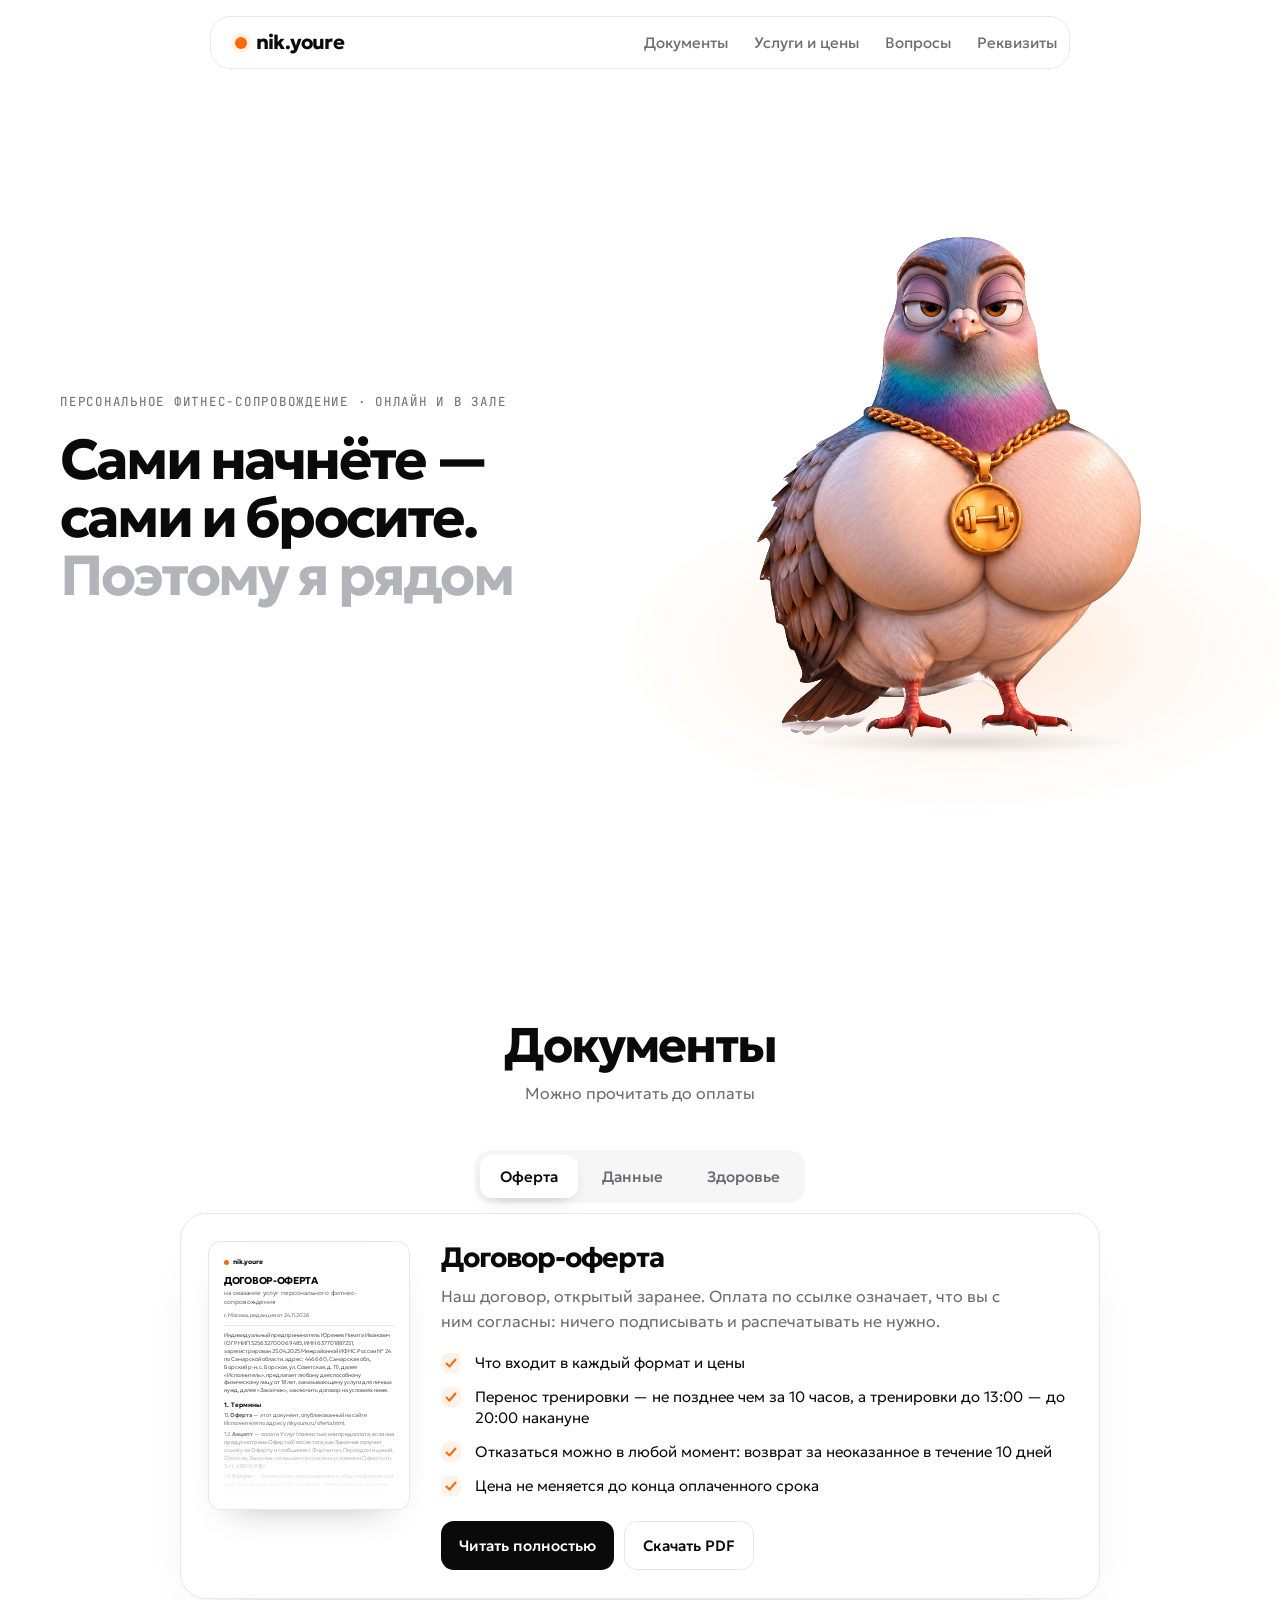
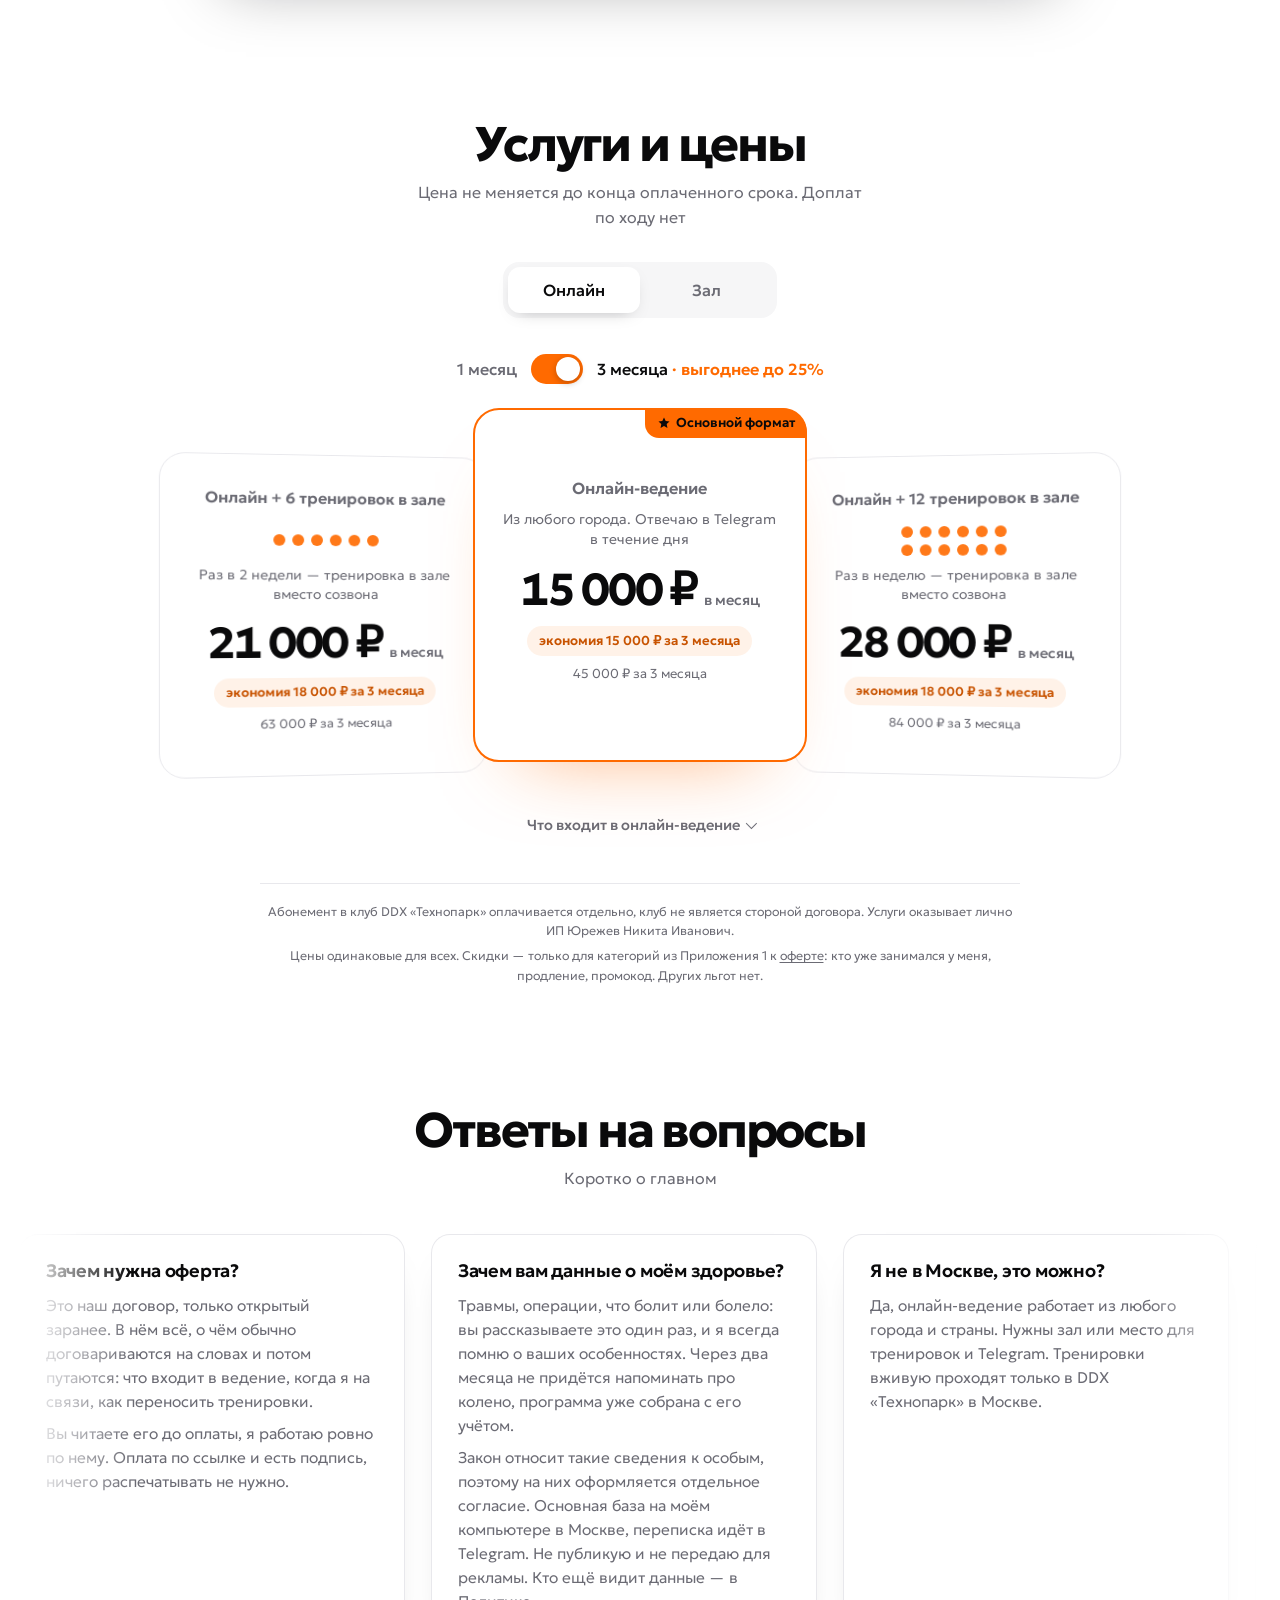
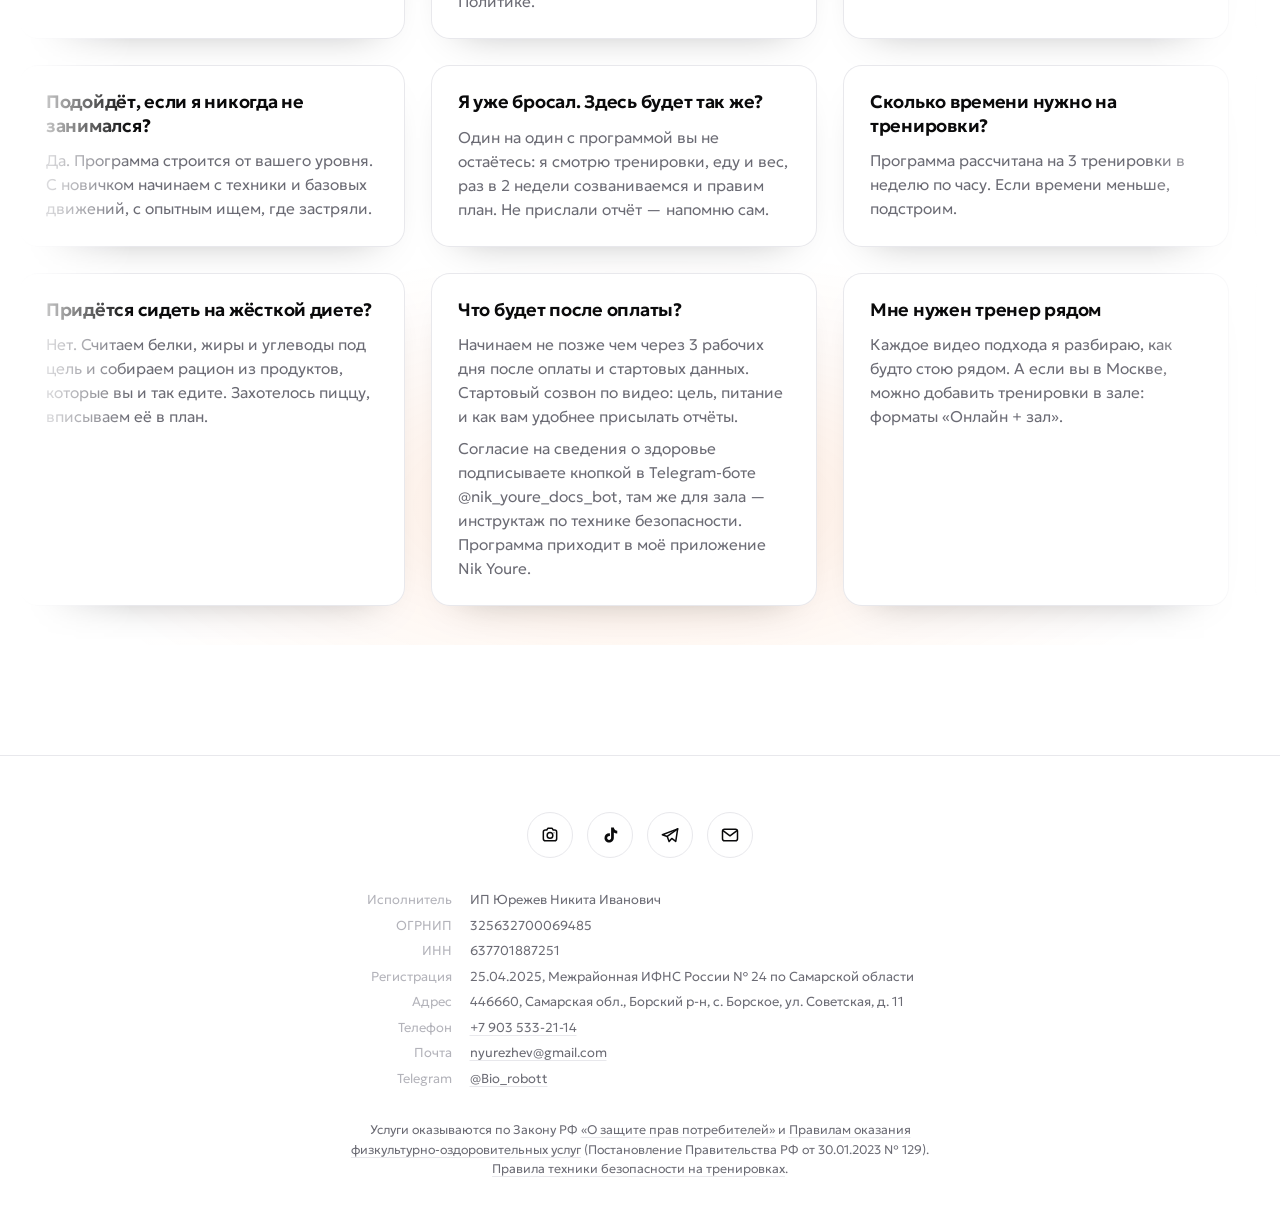
==== index.html @ 29d4f7f6 "Документы: приложение Nik Youre вместо Fitness Form (сервер Бегет, Россия)" ====
<!doctype html>
<html lang="ru">
<head>
<meta charset="utf-8">
<meta name="viewport" content="width=device-width, initial-scale=1">
<title>Никита Юрежев · фитнес-сопровождение</title>
<meta name="description" content="Онлайн-ведение и персональные тренировки в DDX «Технопарк». Услуги, цены, договор-оферта и реквизиты ИП Юрежева Н. И.">
<meta property="og:type" content="website">
<meta property="og:site_name" content="nik.youre">
<meta property="og:title" content="Договор-оферта · Никита Юрежев">
<meta property="og:description" content="Условия, цены и реквизиты ИП. Можно прочитать до оплаты.">
<meta property="og:url" content="https://nikyoure.ru/">
<meta property="og:image" content="https://nikyoure.ru/og-docs-min.jpg">
<meta property="og:image:width" content="1200">
<meta property="og:image:height" content="630">
<meta name="twitter:card" content="summary_large_image">
<link rel="stylesheet" href="fonts.css">
<link rel="icon" href="data:image/svg+xml,%3Csvg xmlns=%27http://www.w3.org/2000/svg%27 viewBox=%270 0 32 32%27%3E%3Ccircle cx=%2716%27 cy=%2716%27 r=%2710%27 fill=%27%23ff6a00%27/%3E%3C/svg%3E">
<style>
:root{
  --bg:#ffffff;
  --panel:#f6f6f7;
  --ink:#0a0a0b;
  --soft:#b3b3ba;
  --muted:#6b6b74;
  --line:#e8e8ec;
  --accent:#ff6a00;
  --accent-soft:#fff2e8;
  --accent-line:#ffd2b0;
  --mono:"JetBrains Mono",ui-monospace,monospace;
  --sans:"Geologica",-apple-system,BlinkMacSystemFont,"Segoe UI",Roboto,sans-serif;
  --wrap:1080px;
}
*{box-sizing:border-box;margin:0;padding:0}
html{scroll-behavior:smooth;-webkit-text-size-adjust:100%}
body{background:var(--bg);color:var(--ink);font-family:var(--sans);font-weight:300;font-size:17px;line-height:1.55;overflow-x:hidden}
a{color:inherit;text-decoration:none}
:focus-visible{outline:2px solid var(--accent);outline-offset:3px;border-radius:10px}
.wrap{max-width:var(--wrap);margin:0 auto;padding:0 24px}

.btn{display:inline-flex;align-items:center;justify-content:center;font-weight:500;border-radius:16px;transition:transform .15s ease,background .2s;white-space:nowrap}
.btn:active{transform:scale(.98)}
.btn-a{background:var(--accent);color:var(--ink);box-shadow:0 8px 28px -10px rgba(255,106,0,.7)}
.btn-a:hover{background:#ff7a1a}
.btn-lg{font-size:17px;padding:17px 30px}
.btn-sm{font-size:14px;padding:10px 16px;border-radius:12px}

/* шапка */
.nav{position:fixed;top:16px;left:50%;transform:translateX(-50%);z-index:50;width:min(860px,calc(100% - 32px));display:flex;align-items:center;gap:28px;padding:10px 12px 10px 24px;border:1px solid var(--line);border-radius:20px;background:rgba(255,255,255,.8);backdrop-filter:blur(14px);-webkit-backdrop-filter:blur(14px)}
.logo{display:flex;align-items:center;gap:9px;font-weight:700;font-size:20px;letter-spacing:-.04em}
.logo i{width:12px;height:12px;border-radius:50%;background:var(--accent);box-shadow:0 0 0 4px var(--accent-soft)}
.nav-links{display:flex;gap:26px;margin-left:auto;font-size:15px;font-weight:400;color:var(--muted)}
.nav-links a:hover{color:var(--ink)}
.nl-short{display:none}

/* первый экран */
.hero{padding:150px 0 0;text-align:center}
h1{font-weight:700;font-size:clamp(40px,5.6vw,76px);line-height:1.03;letter-spacing:-.05em;max-width:900px;margin:0 auto}
h1 em{font-style:normal;color:var(--soft);display:block}
.hero-kick{font-family:var(--mono);font-size:12.5px;letter-spacing:.06em;text-transform:uppercase;color:var(--muted);margin:0 auto 18px}
h1 .nw,.hero-kick .nw{white-space:nowrap}
@media (max-width:640px){.hero-kick{font-size:11px;letter-spacing:.04em;line-height:1.7}.hero-kick .kd{display:none}.hero-kick .nw{display:block}}
.hero-sub{max-width:520px;margin:24px auto 0;font-size:18px;color:var(--muted)}
.hero .btn{margin-top:34px}

/* место под голубя */
.stage{position:relative;height:clamp(440px,64vh,660px);margin-top:20px}
.stage::before{content:"";position:absolute;left:50%;bottom:6%;width:min(700px,90vw);height:46%;transform:translateX(-50%);background:radial-gradient(closest-side,rgba(255,106,0,.16),rgba(255,106,0,.05) 55%,transparent);pointer-events:none}
.stage::after{content:"";position:absolute;left:50%;bottom:7%;width:min(340px,60vw);height:24px;transform:translateX(-50%);background:radial-gradient(closest-side,rgba(10,10,11,.13),transparent);pointer-events:none}
#pigeon{position:absolute;left:50%;bottom:8%;transform:translateX(-50%);height:88%;aspect-ratio:1122/1402;z-index:2}
#pigeon img,#pigeon canvas{position:absolute;inset:0;width:100%;height:100%;display:block}
#pigeon canvas{opacity:0;transition:opacity .5s}
#pigeon.live canvas{opacity:1}
#pigeon.live img{visibility:hidden}
#pigeon.empty{border:1.5px dashed var(--accent-line);border-radius:46% 46% 32% 32%/40% 40% 22% 22%;display:grid;place-items:center;background:rgba(255,255,255,.4)}
#pigeon.empty span{font-family:var(--mono);font-size:12px;color:#d59a6e}

/* разделы */
.sec{padding:120px 0 0}
.h2{font-weight:700;font-size:clamp(32px,3.8vw,50px);line-height:1.05;letter-spacing:-.045em;max-width:760px}
.h2 em{font-style:normal;color:var(--soft)}

/* услуги и цены: три карточки, переключатель срока (по референсу Никиты 21.11) */
.checks{list-style:none;margin-top:24px;display:flex;flex-direction:column;gap:12px}
.checks li{display:grid;grid-template-columns:22px 1fr;gap:12px;font-size:15px;line-height:1.45}
.checks li::before{content:"";width:20px;height:20px;border-radius:7px;background:var(--accent-soft);margin-top:1px;background-image:url("data:image/svg+xml,%3Csvg xmlns='http://www.w3.org/2000/svg' viewBox='0 0 20 20'%3E%3Cpath d='M5.5 10.5l3 3 6-7' fill='none' stroke='%23ff6a00' stroke-width='2' stroke-linecap='round' stroke-linejoin='round'/%3E%3C/svg%3E")}
.price-head{text-align:center;display:flex;flex-direction:column;align-items:center}
.price-head .h2{margin:0 auto}
.price-head p{color:var(--muted);font-size:17px;margin-top:16px;max-width:520px}
.period{display:flex;align-items:center;justify-content:center;gap:14px;margin-top:36px;font-weight:500;font-size:16px;flex-wrap:wrap}
.period .lbl{color:var(--muted);transition:color .2s;cursor:pointer;user-select:none}
.period .lbl.on{color:var(--ink)}
.period .save{color:var(--accent);font-weight:600}
.sw{position:relative;width:52px;height:30px;border-radius:99px;background:#d9d9de;border:0;cursor:pointer;transition:background .25s;flex:none}
.sw::after{content:"";position:absolute;top:3px;left:3px;width:24px;height:24px;border-radius:50%;background:#fff;box-shadow:0 2px 6px rgba(10,10,11,.25);transition:transform .3s cubic-bezier(.3,.7,.3,1.2)}
.sw[aria-checked="true"]{background:var(--accent)}
.sw[aria-checked="true"]::after{transform:translateX(22px)}
.plans{display:grid;grid-template-columns:repeat(3,minmax(0,1fr));gap:16px;margin-top:44px;perspective:1400px;align-items:stretch}
.plan{position:relative;border:1px solid var(--line);border-radius:26px;padding:32px 26px 26px;background:#fff;display:flex;flex-direction:column;text-align:center;transform:translateY(50px);transition:transform 1.4s cubic-bezier(.2,.85,.25,1) .3s}
.plan.pop{border:2px solid var(--accent);z-index:2;box-shadow:0 40px 80px -50px rgba(255,106,0,.55)}
.plan:not(.pop){margin-top:20px}
.plans.seen .plan{transform:none}
@media (min-width:901px){
  .plans.seen .plan.l{transform:translateX(30px) scale(.94) rotateY(10deg);transform-origin:right center}
  .plans.seen .plan.r{transform:translateX(-30px) scale(.94) rotateY(-10deg);transform-origin:left center}
  .plans.seen .plan.pop{transform:translateY(-20px)}
}
.badge-pop{position:absolute;top:-2px;right:-2px;display:flex;align-items:center;gap:5px;background:var(--accent);color:var(--ink);font-size:13px;font-weight:600;padding:5px 12px;border-radius:0 24px 0 14px}
.badge-pop svg{width:14px;height:14px}
.plan .nm{font-weight:600;font-size:16px;color:var(--muted)}
.plan .sum{margin-top:18px;display:flex;align-items:baseline;justify-content:center;gap:8px;flex-wrap:wrap}
.plan .num{font-weight:700;font-size:clamp(36px,3.5vw,48px);letter-spacing:-.05em;line-height:1;font-variant-numeric:tabular-nums}
.plan .per{font-size:14.5px;font-weight:500;color:var(--muted)}
.plan .bill{font-size:13px;color:var(--muted);margin-top:8px;min-height:2.8em}
.plan .checks{margin-top:18px;text-align:left}
.plan .checks{margin-bottom:22px}
.plan hr{border:0;border-top:1px solid var(--line);margin:auto 0 18px;width:100%}
.plan .go{display:flex;align-items:center;justify-content:center;text-align:center;width:100%;border-radius:14px;padding:14px 18px;font-weight:600;font-size:16px;border:1px solid var(--line);transition:background .25s,border-color .25s,box-shadow .25s}
.plan .go:hover{background:var(--accent);border-color:var(--accent);box-shadow:0 0 0 2px #fff,0 0 0 4px var(--accent)}
.plan.pop .go{background:var(--accent);border-color:var(--accent);color:var(--ink)}
.plan .desc{font-size:13px;line-height:1.55;color:var(--muted);margin-top:16px}
.plan .desc b{font-weight:600;color:var(--ink)}
.who{margin:28px auto 0;font-size:14.5px;color:var(--muted);max-width:760px;text-align:center}
@media (max-width:900px){
  .plans{grid-template-columns:minmax(0,1fr);max-width:520px;margin-left:auto;margin-right:auto}
  .plan.pop{order:-1}
  .plan:not(.pop){margin-top:0}
  .plan .bill{min-height:0}
}
.fmt{position:relative;display:flex;width:max-content;margin:32px auto 0;padding:5px;border-radius:16px;background:var(--panel)}
.fmt::before{content:"";position:absolute;top:5px;bottom:5px;left:5px;width:calc(50% - 5px);border-radius:12px;background:#fff;box-shadow:0 6px 18px -10px rgba(10,10,11,.35);transition:transform .35s cubic-bezier(.3,.7,.3,1)}
.fmt[data-at="1"]::before{transform:translateX(100%)}
.fmt-b{position:relative;z-index:1;min-width:132px;padding:11px 26px;border-radius:12px;border:0;background:none;font:inherit;font-size:16px;font-weight:500;color:var(--muted);cursor:pointer;transition:color .25s}
.fmt-b[aria-selected="true"]{color:var(--ink)}
.grp[hidden]{display:none}
.period-note{text-align:center;color:var(--muted);font-size:15px;margin-top:26px}
.plan .nm span{font-weight:400}
.extra{display:grid;grid-template-columns:minmax(0,1fr) minmax(0,1fr);gap:16px;max-width:760px;margin:32px auto 0}
.extra div{display:flex;justify-content:space-between;align-items:baseline;gap:16px;border:1px solid var(--line);border-radius:18px;padding:18px 22px}
.extra small{display:block;color:var(--muted);font-size:13px;margin-top:2px}
.extra b{font-weight:600;font-size:22px;letter-spacing:-.03em;white-space:nowrap}
.extra-note{text-align:center;color:var(--muted);font-size:13.5px;margin-top:14px}
@media (max-width:640px){.extra{grid-template-columns:minmax(0,1fr)}.fmt-b{min-width:0;padding:11px 22px}}
.anchor{display:flex;align-items:center;justify-content:space-between;gap:20px;max-width:640px;margin:30px auto 0;padding:18px 24px;border:1.5px dashed #d6d6dc;border-radius:20px}
.anchor-l{display:flex;flex-direction:column;text-align:left}
.anchor-t{font-weight:600;font-size:18px;letter-spacing:-.01em}
.anchor-s{font-size:13.5px;color:var(--muted);margin-top:2px}
.anchor-p{font-weight:700;font-size:30px;letter-spacing:-.04em;white-space:nowrap}
.anchor-bridge{display:flex;align-items:center;justify-content:center;gap:6px;color:var(--muted);font-size:14.5px;margin-top:14px}
.anchor-bridge svg{width:16px;height:16px;color:var(--accent)}
.plan .tagl{font-size:14px;line-height:1.45;color:var(--muted);margin-top:8px}
.plan .save-b{align-self:center;margin-top:14px;font-size:13px;font-weight:600;color:#c85300;background:var(--accent-soft);padding:5px 12px;border-radius:99px}
@media (max-width:900px){.plan .tagl{min-height:0}.plan.l{order:1}}
@media (max-width:640px){.anchor{padding:16px 18px}.anchor-p{font-size:26px}}
.dots{display:grid;grid-template-columns:repeat(6,12px);gap:7px;justify-content:center;margin:16px auto 2px}
.dots.d4,.dots.d8{grid-template-columns:repeat(4,12px)}
.dots i.off{display:none}
.plan .save-b[hidden]{display:none}
#g-online .plan .desc{margin-top:auto;padding-top:20px}
.dots{min-height:31px;align-content:center}
.dots i{width:12px;height:12px;border-radius:50%;background:var(--accent);opacity:.9;transform:scale(0);transition:transform .35s cubic-bezier(.3,.7,.3,1.4)}
.plans.seen .dots i{transform:scale(1)}
.plans.seen .dots i:nth-child(1){transition-delay:0.55s}
.plans.seen .dots i:nth-child(2){transition-delay:0.60s}
.plans.seen .dots i:nth-child(3){transition-delay:0.65s}
.plans.seen .dots i:nth-child(4){transition-delay:0.70s}
.plans.seen .dots i:nth-child(5){transition-delay:0.75s}
.plans.seen .dots i:nth-child(6){transition-delay:0.80s}
.plans.seen .dots i:nth-child(7){transition-delay:0.85s}
.plans.seen .dots i:nth-child(8){transition-delay:0.90s}
.plans.seen .dots i:nth-child(9){transition-delay:0.95s}
.plans.seen .dots i:nth-child(10){transition-delay:1.00s}
.plans.seen .dots i:nth-child(11){transition-delay:1.05s}
.plans.seen .dots i:nth-child(12){transition-delay:1.10s}
#g-gym .plan .desc{margin-top:auto;padding-top:20px}
#g-gym .plan .save-b{margin-bottom:4px}
@media (prefers-reduced-motion:reduce){.dots i{transform:none}}
.inc{list-style:none;display:grid;grid-template-columns:repeat(3,minmax(0,1fr));gap:14px 32px;max-width:900px;margin:30px auto 0;padding:20px 4px;border-top:1px solid var(--line);border-bottom:1px solid var(--line)}
#g-gym .inc{grid-template-columns:repeat(4,minmax(0,1fr))}
.inc li{display:flex;align-items:flex-start;gap:10px;font-size:14px;line-height:1.4;color:var(--muted);text-align:left}
.inc svg{width:18px;height:18px;color:var(--accent);flex:none;margin-top:1px}
@media (max-width:900px){.inc,#g-gym .inc{grid-template-columns:repeat(2,minmax(0,1fr));gap:12px 18px}}
@media (max-width:420px){.inc li{font-size:13.5px}}
#uslugi .plan{justify-content:center}
.incd{max-width:900px;margin:26px auto 0;text-align:center}
.incd summary{display:inline-flex;align-items:center;gap:6px;cursor:pointer;list-style:none;font-size:14.5px;font-weight:500;color:var(--muted);padding:6px 10px;border-radius:10px}
.incd summary::-webkit-details-marker{display:none}
.incd summary::after{content:"";width:7px;height:7px;border-right:1.5px solid currentColor;border-bottom:1.5px solid currentColor;transform:rotate(45deg) translateY(-2px);transition:transform .25s}
.incd[open] summary::after{transform:rotate(-135deg) translateY(-1px)}
.incd summary:hover{color:var(--ink)}
.incd .inc{margin-top:14px}
.anchor-line{text-align:center;color:var(--muted);font-size:15px;margin-top:26px}
.anchor-line b{color:var(--ink);font-weight:600}
.fineprint{max-width:760px;margin:40px auto 0;padding-top:18px;border-top:1px solid var(--line);font-size:12.5px;line-height:1.55;color:var(--muted);text-align:center}
.fineprint p+p{margin-top:6px}
.fineprint b{font-weight:600;color:#4a4a52}
.fineprint a{text-decoration:underline;text-underline-offset:2px}
/* вопросы: бегущие ленты карточек */
.faq-sec{position:relative;overflow:hidden;padding-bottom:40px}
.faq-sec::before{content:"";position:absolute;left:50%;bottom:-120px;width:min(1200px,120vw);height:520px;transform:translateX(-50%);background:radial-gradient(closest-side,rgba(255,106,0,.13),rgba(255,106,0,.04) 60%,transparent);pointer-events:none}
.fq-rows{position:relative;display:flex;flex-direction:column;gap:28px;margin-top:44px;max-width:1240px;margin-left:auto;margin-right:auto}
.fq-row{overflow:hidden;padding:8px 0 34px;margin:-8px 0 -34px;-webkit-mask-image:linear-gradient(90deg,transparent,#000 9%,#000 91%,transparent);mask-image:linear-gradient(90deg,transparent,#000 9%,#000 91%,transparent);cursor:default}
.fq-track{display:flex;width:max-content;animation:fq-left var(--dur,60s) linear infinite}
.fq-row.rev .fq-track{animation-name:fq-right}
.fq-row:hover .fq-track,.fq-row.paused .fq-track{animation-play-state:paused}
@keyframes fq-left{from{transform:translateX(0)}to{transform:translateX(-50%)}}
@keyframes fq-right{from{transform:translateX(-50%)}to{transform:translateX(0)}}
.fq-half{display:flex;gap:28px;padding-right:28px;align-items:stretch}
.fq{flex:none;width:384px;background:#fff;border-radius:18px;padding:24px 26px;box-shadow:0 0 0 1px var(--line),0 18px 40px -28px rgba(10,10,11,.35)}
.fq h3{font-weight:600;font-size:18px;letter-spacing:-.015em;line-height:1.3}
.fq p{color:var(--muted);font-size:15.5px;line-height:1.55;margin-top:12px}
.fq p+p{margin-top:8px}
@media (max-width:640px){.fq{width:300px;padding:20px}.fq h3{font-size:16.5px}.fq p{font-size:14.5px}.fq-rows{gap:18px}.fq-half{gap:16px;padding-right:16px}}
@media (prefers-reduced-motion:reduce){
  .fq-row{-webkit-mask-image:none;mask-image:none;overflow:visible}
  .fq-track{animation:none;width:auto}
  .fq-half{flex-wrap:wrap;justify-content:center;padding:0 16px}
  .fq-half[aria-hidden]{display:none}
}
.save-m{display:none}
@media (max-width:640px){
  .period .save{display:none}
  .save-m{display:block;text-align:center;color:var(--accent);font-weight:600;font-size:14px;margin-top:8px}
  .plans{margin-top:28px}
  .plan.pop{padding-top:44px}
}
@media (prefers-reduced-motion:reduce){.plan{transform:none!important;transition:none}}
/* 21.11 (Никита): на телефоне цены как на ПК — видно все три сразу: основная крупно по центру и приподнята,
   боковые выглядывают из-за неё, меньше и развёрнуты веером. Свайп или нажатие на боковую — она выезжает в центр (по кругу).
   Положение каждой карточки считает скрипт (--x, --s, --r, --y, --z). При появлении боковые выезжают из-за основной */
.car-dots{display:none}
@media (max-width:900px){
  .plans{display:grid;grid-template-columns:var(--cw);justify-content:center;max-width:none;width:100vw;margin-left:calc(50% - 50vw);margin-right:0;padding:24px 0 34px;overflow:hidden;touch-action:pan-y;--cw:min(76vw,340px)}
  .plans .plan,.plans .plan.pop,.plans .plan.l{order:0;grid-area:1/1;user-select:none;-webkit-user-select:none}
  .plans .plan,.plans.seen .plan{transform:perspective(900px) translateX(var(--x,0px)) translateY(var(--y,0px)) scale(var(--s,1)) rotateY(var(--r,0deg));z-index:var(--z,1);transition:transform .5s cubic-bezier(.2,.8,.25,1),border-color .35s,box-shadow .35s}
  .plans.intro .plan{transition:transform 1.3s cubic-bezier(.2,.85,.25,1) .15s}
  .plans.drag .plan{transition:none}
  .car-dots{display:flex;justify-content:center;gap:8px;margin:-14px 0 6px}
  .car-dots button{width:8px;height:8px;padding:0;border:0;border-radius:99px;background:#d6d6dc;cursor:pointer;transition:width .3s,background .3s}
  .car-dots button.on{width:22px;background:var(--accent)}
  /* 21.11 (Никита): оранжевая рамка и свечение — у карточки, которая сейчас по центру; плашка «Основной формат» остаётся на своей */
  .plans .plan.pop{border:1px solid var(--line);box-shadow:none}
  .plans .plan.pop .badge-pop{top:-1px;right:-1px}
  .plans .plan.cur{border-color:var(--accent);box-shadow:0 0 0 1px var(--accent),0 40px 80px -50px rgba(255,106,0,.55)}
  /* 21.11 (Никита): у боковых карточек прячем только деньги (цена, экономия, сумма за срок) — их обрезки по краю экрана
     выглядели как сбой. Название, точки и подпись остаются как были. При свайпе цифры проявляются по мере выезда в центр */
  .plans .plan .sum,.plans .plan .save-b,.plans .plan .bill{opacity:max(0,calc(1 - var(--a,0)*1.6));transition:opacity .45s}
  .plans.drag .plan .sum,.plans.drag .plan .save-b,.plans.drag .plan .bill{transition:none}
}
@media (max-width:640px){.plans .plan{padding-left:18px;padding-right:18px}.plans .save-b{white-space:nowrap}}
@media (max-width:370px){.plans .save-b{font-size:12px;padding:5px 10px}}

/* оплата и возврат */
.terms{display:grid;grid-template-columns:minmax(0,1fr) minmax(0,1fr);gap:16px;margin-top:48px}
.term{background:var(--panel);border-radius:24px;padding:30px}
.term h3{font-weight:600;font-size:20px;letter-spacing:-.02em}
.term p{color:var(--muted);font-size:15.5px;margin-top:10px}

/* вопросы */
.faq{max-width:820px;margin-top:40px;border-top:1px solid var(--line)}
.faq details{border-bottom:1px solid var(--line)}
.faq summary{list-style:none;cursor:pointer;display:flex;justify-content:space-between;align-items:center;gap:20px;padding:22px 0;font-size:18px;font-weight:500;letter-spacing:-.01em}
.faq summary::-webkit-details-marker{display:none}
.faq summary i{flex:none;width:20px;height:20px;position:relative;transition:transform .3s}
.faq summary i::before,.faq summary i::after{content:"";position:absolute;left:50%;top:50%;width:14px;height:1.8px;background:var(--ink);transform:translate(-50%,-50%);border-radius:2px}
.faq summary i::after{transform:translate(-50%,-50%) rotate(90deg)}
.faq details[open] summary i{transform:rotate(45deg)}
.faq details[open] summary i::before,.faq details[open] summary i::after{background:var(--accent)}
.faq details p{color:var(--muted);font-size:16.5px;max-width:720px;padding-bottom:10px}
.faq details p:last-child{padding-bottom:24px}

/* документы: вкладки (по референсу animated tabs, светлая версия) */
.dtabs{max-width:920px;margin:44px auto 0}
.docs-head p{font-size:16px;margin-top:10px}
.dt-bar{margin:0 auto}
.dt-bar{position:relative;display:flex;gap:4px;width:max-content;max-width:100%;padding:5px;border-radius:16px;background:var(--panel)}
.dt-ind{position:absolute;top:5px;bottom:5px;left:0;width:0;border-radius:12px;background:#fff;box-shadow:0 6px 18px -10px rgba(10,10,11,.4);transition:transform .55s cubic-bezier(.3,1.35,.45,1),width .55s cubic-bezier(.3,1.35,.45,1)}
.dt-b{position:relative;z-index:1;padding:10px 20px;border:0;border-radius:12px;background:none;font:inherit;font-size:15px;font-weight:500;color:var(--muted);cursor:pointer;transition:color .25s}
.dt-b[aria-selected="true"]{color:var(--ink)}
.dt-panel{margin-top:10px;border:1px solid var(--line);border-radius:26px;padding:28px;background:#fff;box-shadow:0 30px 60px -45px rgba(10,10,11,.35);min-height:330px}
.dt-pane{display:grid;grid-template-columns:200px minmax(0,1fr);gap:32px;align-items:start}
.dt-pane[hidden]{display:none}
.dt-pane.in{animation:dtin .55s cubic-bezier(.25,1.1,.35,1) both}
@keyframes dtin{from{opacity:0;transform:translateX(-10px) scale(.96);filter:blur(10px)}to{opacity:1;transform:none;filter:blur(0)}}
.dt-sheet{position:relative;aspect-ratio:3/4;border-radius:12px;background:#fff;padding:16px 15px;overflow:hidden;box-shadow:0 0 0 1px var(--line),0 18px 36px -24px rgba(10,10,11,.35);font-size:5.6px;line-height:1.42;color:#55555d;text-align:left;user-select:none;pointer-events:none}
.dt-sheet::after{content:"";position:absolute;left:0;right:0;bottom:0;height:38%;background:linear-gradient(transparent,#fff 85%)}
.dt-sheet .mh{display:flex;align-items:center;gap:4px;font-weight:700;font-size:6.6px;color:var(--ink);margin-bottom:8px;letter-spacing:-.02em}
.dt-sheet .mh i{width:5px;height:5px;border-radius:50%;background:var(--accent)}
.dt-sheet h4{font-weight:700;font-size:10px;line-height:1.15;color:var(--ink);letter-spacing:-.03em}
.dt-sheet .ms{font-size:6.4px;color:var(--muted);margin-top:2px}
.dt-sheet .mm{font-size:5.4px;color:var(--muted);margin:5px 0 6px;padding-bottom:5px;border-bottom:.5px solid var(--line)}
.dt-sheet h5{font-weight:600;font-size:6.4px;color:var(--ink);margin:6px 0 2px}
.dt-sheet p{margin:0 0 2.5px}
.dt-sheet .f{display:inline-block;min-width:26px;border-bottom:.5px solid var(--ink)}
.dt-body h3{font-weight:700;font-size:clamp(22px,2.2vw,28px);letter-spacing:-.035em;line-height:1.15}
.dt-lead{color:var(--muted);font-size:16px;margin-top:10px;max-width:560px}
.dt-body .checks{margin-top:18px}
.dt-acts{display:flex;gap:10px;flex-wrap:wrap;margin-top:24px}
.dt-open,.dt-pdf{display:inline-flex;align-items:center;justify-content:center;border-radius:13px;padding:12px 18px;font-weight:500;font-size:15px;transition:background .2s,border-color .2s}
.dt-open{background:var(--ink);color:#fff}
.dt-open:hover{background:#2a2a2e}
.dt-pdf{border:1px solid var(--line)}
.dt-pdf:hover{border-color:#cfcfd6}
@media (max-width:700px){
  .dt-pane{grid-template-columns:minmax(0,1fr);gap:20px}
  .dt-sheet{aspect-ratio:auto;height:150px;max-width:260px;margin:0 auto;width:100%}
  .dt-panel{padding:20px;border-radius:22px}
  .dt-bar{width:100%}.dt-b{flex:1;padding:10px 6px}
}
@media (prefers-reduced-motion:reduce){.dt-pane.in{animation:none}.dt-ind{transition:none}}

/* реквизиты: подвал по центру */
footer{margin-top:110px;border-top:1px solid var(--line);background:#fff}
.ft{max-width:880px;margin:0 auto;padding:56px 24px 44px;display:flex;flex-direction:column;align-items:center;gap:32px}
.ft-soc{display:flex;gap:14px}
.soc{display:grid;place-items:center;width:46px;height:46px;border-radius:50%;border:1px solid var(--line);background:#fff;color:var(--ink);transition:transform .25s cubic-bezier(.3,1.4,.5,1),background .25s,border-color .25s,color .25s,box-shadow .25s}
.soc svg{width:20px;height:20px}
.soc:hover{transform:translateY(-3px);background:var(--accent);border-color:var(--accent);color:#fff;box-shadow:0 12px 24px -12px rgba(255,106,0,.8)}
.ft-req{display:grid;grid-template-columns:auto auto;gap:6px 18px;font-size:13px;line-height:1.5;color:var(--muted)}
.ft-req dt{text-align:right;color:var(--soft)}
.ft-req dd{text-align:left}
.ft-req a,.ft-law a{text-decoration:underline;text-decoration-color:var(--line);text-underline-offset:3px}
.ft-law{max-width:620px;font-size:12.5px;line-height:1.55;color:var(--muted);text-align:center}
@media (max-width:640px){.ft{padding:44px 16px 36px;gap:26px}.ft-req{grid-template-columns:1fr;gap:0;text-align:center}.ft-req dt,.ft-req dd{text-align:center}.ft-req dd{margin-bottom:8px}}

/* появление первого экрана */
.in{opacity:0;transform:translateY(14px);animation:up .8s cubic-bezier(.2,.7,.2,1) forwards}
.d1{animation-delay:.05s}.d2{animation-delay:.18s}.d3{animation-delay:.3s}.d4{animation-delay:.45s}
@keyframes up{to{opacity:1;transform:none}}
@media (prefers-reduced-motion:reduce){*{animation:none!important;transition:none!important}.in{opacity:1;transform:none}html{scroll-behavior:auto}}

@media (max-width:900px){
  /* 21.11 (Никита): на телефоне разделы в одну строку напротив логотипа, без «Реквизитов» (они в подвале) */
  .nav{gap:14px}
  .nav-links{gap:14px;font-size:14px;white-space:nowrap}
  .nl-long{display:none}.nl-short{display:inline}
  .nav .btn{margin-left:auto}
  .services,.terms{grid-template-columns:minmax(0,1fr)}
  .req{grid-template-columns:1fr;gap:40px}
}
@media (max-width:640px){
  body{font-size:16px}
  .wrap{padding:0 16px}
  .nav{top:10px;padding:8px 8px 8px 16px;width:calc(100% - 20px)}
  .hero{padding-top:118px}
  .hero-sub{display:none}   /* 22.11 (Никита): на телефоне без подзаголовка */
  .hero .btn{width:100%}
  .btn-lg{white-space:normal;text-align:center;padding:16px 20px}
  .stage{height:min(500px,70vh)}
  #pigeon{height:84%}
  .sec{padding-top:90px}
  .svc{padding:24px;border-radius:22px}
  .term{padding:24px;border-radius:20px}
  .doc{grid-template-columns:32px minmax(0,1fr) auto;gap:14px;padding:20px 0}
  .doc h3{font-size:17px}
  .req dl{grid-template-columns:1fr;gap:2px}
  .req dd{margin-bottom:10px}
  footer{margin-top:90px;padding-top:48px}
}

@media (max-width:640px){.nav{gap:14px;padding:9px 14px}.logo{font-size:16px;gap:7px}.logo i{width:9px;height:9px;box-shadow:0 0 0 3px var(--accent-soft)}.nav-links{flex:1;justify-content:space-between;gap:10px;font-size:clamp(13px,calc((100vw - 170px)/13.5),15px)}.nl-req{display:none}}

/* 21.11 (Никита): на ноутбуке первый экран в две колонки — текст слева, голубь справа целиком.
   На большом мониторе (шире 1680) и телефоне — как было: голубь под текстом */
@media (min-width:1025px) and (max-width:1680px){
  .hero{display:grid;grid-template-columns:minmax(0,1.1fr) minmax(0,.9fr);align-items:center;gap:16px;max-width:1240px;margin:0 auto;padding:96px 40px 0;min-height:100vh;text-align:left}
  .hero .wrap{padding:0;max-width:none;margin:0}
  h1{font-size:clamp(44px,4.4vw,68px);margin:0}
  .hero-sub{margin:24px 0 0}
  .stage{height:min(calc(100vh - 120px),720px);margin-top:0}
  .stage::after{bottom:14.5%}   /* тень под самыми лапами */
}
</style>
<!-- three.js: на сайте берём свою копию (никаких внешних запросов, см. политику ПД); при открытии файлом с диска браузер свою копию не пускает, тогда для просмотра берём unpkg -->
<script>document.write('<script type="importmap">{"imports":{"three":"'+(location.protocol==='file:'?'https://unpkg.com/three@0.170.0/build/three.module.min.js':'./vendor/three.module.min.js')+'"}}<\/script>')</script>
</head>
<body>

<nav class="nav" aria-label="Навигация">
  <a class="logo" href="#top"><i></i>nik.youre</a>
  <div class="nav-links">
    <a href="#docs">Документы</a>
    <a href="#uslugi"><span class="nl-long">Услуги и цены</span><span class="nl-short">Цены</span></a>
    <a href="#faq">Вопросы</a>
    <a class="nl-req" href="#rekvizity">Реквизиты</a>
  </div>
</nav>

<main id="top">
<section class="hero">
  <div class="wrap">
    <p class="hero-kick in d1"><span class="nw">Персональное фитнес-сопровождение</span><span class="kd"> · </span><span class="nw">онлайн и в зале</span></p>
    <h1 class="in d1"><span class="nw">Сами начнёте&nbsp;—</span> <span class="nw">сами и&nbsp;бросите.</span> <em>Поэтому я&nbsp;рядом</em></h1>
  </div>

  <!-- 3D-голубь (07_Голубь_3D, proj_prep.py → pigeon/). Пока грузится или если нет WebGL — обычная картинка. -->
  <div class="stage in d4">
    <div id="pigeon" aria-hidden="true">
      <img src="pigeon/orig.webp" alt="" width="1122" height="1402">
      <canvas id="pigeon-c" width="1122" height="1402"></canvas>
    </div>
  </div>
</section>

<!-- ДОКУМЕНТЫ: вкладки по референсу Никиты (animated tabs). Полные тексты — страницы, которые собирает 11_Сайт/build_docs.py из 08_CRM/25_Оферта. 22.11 (Никита): блок стоит перед ценами -->
<section class="sec" id="docs">
  <div class="wrap">
    <div class="price-head docs-head">
      <h2 class="h2">Документы</h2>
      <p>Можно прочитать до оплаты</p>
    </div>

    <div class="dtabs">
      <div class="dt-bar" role="tablist" aria-label="Документы">
        <span class="dt-ind" aria-hidden="true"></span>
        <button class="dt-b" role="tab" id="dt-1" aria-controls="dp-1" aria-selected="true">Оферта</button>
        <button class="dt-b" role="tab" id="dt-2" aria-controls="dp-2" aria-selected="false" tabindex="-1">Данные</button>
        <button class="dt-b" role="tab" id="dt-3" aria-controls="dp-3" aria-selected="false" tabindex="-1">Здоровье</button>
      </div>

      <div class="dt-panel">
        <div class="dt-pane" id="dp-1" role="tabpanel" aria-labelledby="dt-1">
          <div class="dt-sheet" data-doc="oferta" aria-hidden="true"><!--mini:oferta--><div class="mh"><i></i>nik.youre</div><h4>ДОГОВОР-ОФЕРТА</h4><p class="ms">на оказание услуг персонального фитнес-сопровождения</p><p class="mm">г. Москва, редакция от 24.11.2026</p><p>Индивидуальный предприниматель Юрежев Никита Иванович (ОГРНИП 325632700069485, ИНН 637701887251, зарегистрирован 25.04.2025 Межрайонной ИФНС России № 24 по Самарской области, адрес: 446660, Самарская обл., Борский р-н, с. Борское, ул. Советская, д. 11), далее «Исполнитель», предлагает любому дееспособному физическому лицу от 18 лет, заказывающему услуги для личных нужд, далее «Заказчик», заключить договор на условиях ниже.</p><h5>1. Термины</h5><p>1.1. <strong>Оферта</strong> — этот документ, опубликованный на сайте Исполнителя по адресу nikyoure.ru/oferta.html.</p><p>1.2. <strong>Акцепт</strong> — оплата Услуг (полностью или предоплата, если она предусмотрена Офертой) после того, как Заказчик получил ссылку на Оферту и сообщение с Форматом, Периодом и ценой. Оплатив, Заказчик соглашается со всеми условиями Оферты (п. 3 ст. 438 ГК РФ).</p><p>1.3. <strong>Услуги</strong> — тренерское сопровождение в области физической культуры и здорового образа жизни: тренировки, программы, рекомендации по питанию, контроль и обратная связь. Услуги не являются медицинскими. Исполнитель не ставит диагнозы, не лечит и не назначает лекарственные препараты, гормональные и иные лекарственные средства. Исполнитель может рекомендовать спортивное питание и пищевые добавки (например, протеин, креатин): это общая рекомендация, а не медицинское назначение. При заболеваниях и приёме лекарств Заказчик согласует такие добавки с врачом. Любые вопросы о лекарствах Заказчик решает только с врачом.</p><!--/mini--></div>
          <div class="dt-body">
            <h3>Договор-оферта</h3>
            <p class="dt-lead">Наш договор, открытый заранее. Оплата по ссылке означает, что вы с ним согласны: ничего подписывать и распечатывать не нужно.</p>
            <ul class="checks">
              <li>Что входит в каждый формат и цены</li>
              <li>Перенос тренировки — не позднее чем за 10 часов, а тренировки до 13:00 — до 20:00 накануне</li>
              <li>Отказаться можно в любой момент: возврат за неоказанное в течение 10 дней</li>
              <li>Цена не меняется до конца оплаченного срока</li>
            </ul>
            <div class="dt-acts"><a class="dt-open" href="oferta.html">Читать полностью</a><a class="dt-pdf" href="oferta.html#print">Скачать PDF</a></div>
          </div>
        </div>

        <div class="dt-pane" id="dp-2" role="tabpanel" aria-labelledby="dt-2" hidden>
          <div class="dt-sheet" data-doc="policy" aria-hidden="true"><!--mini:policy--><div class="mh"><i></i>nik.youre</div><h4>ПОЛИТИКА ОБРАБОТКИ ПЕРСОНАЛЬНЫХ ДАННЫХ</h4><p class="ms">индивидуального предпринимателя Юрежева Никиты Ивановича</p><p class="mm">г. Москва, редакция от 24.11.2026</p><h5>1. Общие положения</h5><p>1.1. Политика объясняет, какие персональные данные обрабатывает индивидуальный предприниматель Юрежев Никита Иванович (ОГРНИП 325632700069485, ИНН 637701887251, адрес: 446660, Самарская обл., Борский р-н, с. Борское, ул. Советская, д. 11), далее «Оператор», зачем, на каком основании, как долго, кому передаёт и как вы можете управлять своими данными.</p><p>1.2. Политика принята во исполнение Федерального закона от 27.07.2006 № 152-ФЗ «О персональных данных» (далее — Закон) и опубликована по адресу nikyoure.ru/policy.html.</p><p>1.3. Ответственный за организацию обработки персональных данных — сам Оператор. Связь по вопросам данных: почта nyurezhev@gmail.com, телефон +7 903 533-21-14, Telegram @Bio_robott.</p><p>1.4. Термины используются в значении Закона. «Оферта» — договор-оферта Оператора (nikyoure.ru/oferta.html).</p><h5>2. Чьи данные, какие, зачем, на каком основании и как долго</h5><p>2.1. <strong>Ответ на обращение и запись на бесплатный созвон или первую тренировку.</strong></p><p>Чьи: люди, которые сами написали Оператору.</p><p>Какие: имя, имя пользователя и ID в Telegram или Instagram*, номер телефона (если вы его сообщили), текст переписки, ваша цель и опыт тренировок со слов.</p><p>Основание: действия по вашему запросу до заключения договора (п. 5 ч. 1 ст. 6 Закона).</p><p>Срок: 1 год с последнего сообщения, если договор не заключён, или до вашего требования удалить данные.</p><p>Сведения о здоровье на этом этапе не собираются; если вы их назвали, они удаляются.</p><!--/mini--></div>
          <div class="dt-body">
            <h3>Политика обработки персональных данных</h3>
            <p class="dt-lead">Какие данные я храню, зачем, сколько и кому они передаются. Сайт ничего о вас не собирает: без форм, cookie и счётчиков.</p>
            <ul class="checks">
              <li>Только то, что нужно для работы с вами</li>
              <li>Не публикую и не передаю для рекламы</li>
              <li>Можно узнать, что о вас хранится, или попросить удалить</li>
              <li>Отвечаю на такой запрос в течение 10 рабочих дней</li>
            </ul>
            <div class="dt-acts"><a class="dt-open" href="policy.html">Читать полностью</a><a class="dt-pdf" href="policy.html#print">Скачать PDF</a></div>
          </div>
        </div>

        <div class="dt-pane" id="dp-3" role="tabpanel" aria-labelledby="dt-3" hidden>
          <div class="dt-sheet" data-doc="health" aria-hidden="true"><!--mini:health--><div class="mh"><i></i>nik.youre</div><h4>Согласие на обработку сведений о состоянии здоровья</h4><p>Редакция от 24.11.2026. Согласие подписывается отдельно от оплаты: в Telegram-боте Исполнителя @nik_youre_docs_bot отдельным сообщением, где коротко изложено главное из этого текста и дана ссылка на него, — нажатием кнопки «Подписываю» под этим сообщением (простая электронная подпись, п. 12.3 оферты). Подписывается этот полный текст; экземпляр с моими данными бот сразу присылает мне файлом.</p><p>Я, <span class="f">ФИО</span>, телефон <span class="f">номер</span>, почта <span class="f">адрес почты</span>, Telegram ID <span class="f">номер</span>,</p><p>даю индивидуальному предпринимателю Юрежеву Никите Ивановичу (ИНН 637701887251, ОГРНИП 325632700069485, адрес: 446660, Самарская обл., Борский р-н, с. Борское, ул. Советская, д. 11) согласие на обработку сведений о состоянии моего здоровья: травмы, заболевания, операции, противопоказания к физическим нагрузкам, факт приёма лекарств по назначению врача (без названий и доз, если я сам их не укажу), самочувствие на тренировках.</p><p>Цель: учитывать мои особенности при составлении программы тренировок и питания по договору-оферте (nikyoure.ru/oferta.html).</p><p>Действия: сбор, запись, систематизация, хранение, уточнение, использование, удаление; с использованием компьютера и без него.</p><p>Где хранятся: база данных на компьютере Исполнителя в Москве. Переписка идёт через мессенджер Telegram (Telegram FZ-LLC, ОАЭ), программа и отметки тренировок, переписка по упражнениям — в приложении Исполнителя Nik Youre (сервер в России). Сведения о здоровье не публикуются и не используются в рекламе. Какие ещё сервисы использует Исполнитель — в Политике обработки персональных данных (nikyoure.ru/policy.html).</p><!--/mini--></div>
          <div class="dt-body">
            <h3>Согласие на сведения о здоровье</h3>
            <p class="dt-lead">Чтобы я всегда помнил о ваших травмах и особенностях и программа сразу была собрана с их учётом.</p>
            <ul class="checks">
              <li>Оформляется отдельно от оплаты, кнопкой в Telegram-боте</li>
              <li>Без него тренировки не начинаются: так безопаснее. Не хотите подписывать — верну всю оплату</li>
              <li>Не публикуется и не используется в рекламе</li>
              <li>Отозвать можно в любой момент одним сообщением</li>
            </ul>
            <div class="dt-acts"><a class="dt-open" href="health.html">Читать полностью</a><a class="dt-pdf" href="health.html#print">Скачать PDF</a></div>
          </div>
        </div>

      </div>
    </div>
    <!-- После подачи уведомления в Роскомнадзор добавить сюда: «Внесён в реестр операторов персональных данных». -->
  </div>
</section>

<!-- УСЛУГИ И ЦЕНЫ: что входит, цена в рублях, кто оказывает (ЗоЗПП ст. 10). Цены = Приложение 1 оферты -->
<section class="sec" id="uslugi">
  <div class="wrap">
    <div class="price-head docs-head">
      <h2 class="h2">Услуги и цены</h2>
      <p>Цена не меняется до конца оплаченного срока. Доплат по&nbsp;ходу&nbsp;нет</p>
    </div>

    <div class="fmt" role="tablist" aria-label="Формат">
      <button class="fmt-b" role="tab" aria-selected="true" aria-controls="g-online" id="t-online">Онлайн</button>
      <button class="fmt-b" role="tab" aria-selected="false" aria-controls="g-gym" id="t-gym">Зал</button>
    </div>

    <!-- ОНЛАЙН. Крупно — цена за месяц (как на созвоне: «45, это 15 в месяц»), мелко — сумма за срок. Цены = Приложение 1 оферты -->
    <div class="grp on" id="g-online" role="tabpanel" aria-labelledby="t-online">

      <div class="period">
        <span class="lbl" data-set="1">1 месяц</span>
        <button class="sw" id="sw" role="switch" aria-checked="true" aria-label="Срок: 3 месяца"></button>
        <span class="lbl on" data-set="3">3 месяца <span class="save">· выгоднее до 25%</span></span>
      </div>
      <p class="save-m">Выгоднее до 25%</p>

      <div class="plans">
        <article class="plan l">
          <p class="nm" data-m1="Онлайн + 2 тренировки в зале" data-m3="Онлайн + 6 тренировок в зале">Онлайн + 6 тренировок в зале</p>
          <div class="dots" data-m1="2" data-m3="6" aria-hidden="true"><i></i><i></i><i></i><i></i><i></i><i></i></div>
          <p class="tagl">Раз в 2 недели — тренировка в зале вместо созвона</p>
          <div class="sum"><span class="num" data-m1="27000" data-m3="21000">21 000 ₽</span><span class="per">в месяц</span></div>
          <p class="save-b" data-m1="" data-m3="экономия 18 000 ₽ за 3 месяца">экономия 18 000 ₽ за 3 месяца</p>
          <p class="bill" data-m1="оплата за месяц" data-m3="63 000 ₽ за 3 месяца">63 000 ₽ за 3 месяца</p>
        </article>

        <article class="plan pop">
          <span class="badge-pop"><svg viewBox="0 0 24 24" fill="currentColor" aria-hidden="true"><path d="M12 2.5l2.9 6 6.6.8-4.9 4.6 1.3 6.6L12 17.3l-5.9 3.2 1.3-6.6-4.9-4.6 6.6-.8z"/></svg>Основной формат</span>
          <p class="nm">Онлайн-ведение</p>
          <p class="tagl">Из любого города. Отвечаю в Telegram в&nbsp;течение&nbsp;дня</p>
          <div class="sum"><span class="num" data-m1="20000" data-m3="15000">15 000 ₽</span><span class="per">в месяц</span></div>
          <p class="save-b" data-m1="" data-m3="экономия 15 000 ₽ за 3 месяца">экономия 15 000 ₽ за 3 месяца</p>
          <p class="bill" data-m1="оплата за месяц" data-m3="45 000 ₽ за 3 месяца">45 000 ₽ за 3 месяца</p>
        </article>

        <article class="plan r">
          <p class="nm" data-m1="Онлайн + 4 тренировки в зале" data-m3="Онлайн + 12 тренировок в зале">Онлайн + 12 тренировок в зале</p>
          <div class="dots" data-m1="4" data-m3="12" aria-hidden="true"><i></i><i></i><i></i><i></i><i></i><i></i><i></i><i></i><i></i><i></i><i></i><i></i></div>
          <p class="tagl">Раз в неделю — тренировка в зале вместо созвона</p>
          <div class="sum"><span class="num" data-m1="34000" data-m3="28000">28 000 ₽</span><span class="per">в месяц</span></div>
          <p class="save-b" data-m1="" data-m3="экономия 18 000 ₽ за 3 месяца">экономия 18 000 ₽ за 3 месяца</p>
          <p class="bill" data-m1="оплата за месяц" data-m3="84 000 ₽ за 3 месяца">84 000 ₽ за 3 месяца</p>
        </article>
      </div>
      <details class="incd">
        <summary>Что входит в онлайн-ведение</summary>
        <ul class="inc" aria-label="В онлайн-ведение входит">
        <li><svg viewBox="0 0 24 24" fill="none" stroke="currentColor" stroke-width="1.8" stroke-linecap="round" stroke-linejoin="round" aria-hidden="true"><path d="M15 10l5-3v10l-5-3"/><rect x="3" y="6" width="12" height="12" rx="2"/></svg>Стартовый созвон: цель и ваши особенности</li>
        <li><svg viewBox="0 0 24 24" fill="none" stroke="currentColor" stroke-width="1.8" stroke-linecap="round" stroke-linejoin="round" aria-hidden="true"><rect x="6" y="2.5" width="12" height="19" rx="3"/><path d="M10 7h4M10 11h4M10 15h2"/></svg>Каждая тренировка расписана — в зале не гадаете</li>
        <li><svg viewBox="0 0 24 24" fill="none" stroke="currentColor" stroke-width="1.8" stroke-linecap="round" stroke-linejoin="round" aria-hidden="true"><circle cx="12" cy="12" r="3"/><path d="M2.5 12S6 5 12 5s9.5 7 9.5 7-3.5 7-9.5 7-9.5-7-9.5-7z"/></svg>Разбор техники по видео — как будто я рядом</li>
        <li><svg viewBox="0 0 24 24" fill="none" stroke="currentColor" stroke-width="1.8" stroke-linecap="round" stroke-linejoin="round" aria-hidden="true"><path d="M12 21c-4.4 0-8-3.6-8-8h16c0 4.4-3.6 8-8 8z"/><path d="M8 9c0-2 1-3 2-4M12 9c0-2 1-3 2-4M16 9c0-2 1-3 2-4"/></svg>Питание без запретов под вашу цель</li>
        <li><svg viewBox="0 0 24 24" fill="none" stroke="currentColor" stroke-width="1.8" stroke-linecap="round" stroke-linejoin="round" aria-hidden="true"><path d="M3 17l6-6 4 4 8-8"/><path d="M15 7h6v6"/></svg>Правлю план по вашим результатам</li>
        <li><svg viewBox="0 0 24 24" fill="none" stroke="currentColor" stroke-width="1.8" stroke-linecap="round" stroke-linejoin="round" aria-hidden="true"><rect x="5" y="3" width="14" height="18" rx="2"/><path d="m9 12 2 2 4-4"/></svg>Смотрю еду вечером, вес и талию раз в неделю</li>
        <li><svg viewBox="0 0 24 24" fill="none" stroke="currentColor" stroke-width="1.8" stroke-linecap="round" stroke-linejoin="round" aria-hidden="true"><path d="M15 10l5-3v10l-5-3"/><rect x="3" y="6" width="12" height="12" rx="2"/></svg>Раз в 2 недели созвон: итоги и план</li>
        <li><svg viewBox="0 0 24 24" fill="none" stroke="currentColor" stroke-width="1.8" stroke-linecap="round" stroke-linejoin="round" aria-hidden="true"><path d="M6 16V11a6 6 0 0 1 12 0v5l1.5 2h-15z"/><path d="M10 20a2 2 0 0 0 4 0"/></svg>Не прислали отчёт — напомню</li>
        <li><svg viewBox="0 0 24 24" fill="none" stroke="currentColor" stroke-width="1.8" stroke-linecap="round" stroke-linejoin="round" aria-hidden="true"><path d="M21 12a8 8 0 0 1-11.6 7.1L4 20l1-4.6A8 8 0 1 1 21 12z"/></svg>На связи в Telegram с 9:00 до 22:00</li>
      </ul>
      </details>
    </div>

    <!-- ЗАЛ. Разовая — первой, как точка отсчёта: от неё считается экономия пакетов (цены реальные, Приложение 1 оферты) -->
    <div class="grp" id="g-gym" role="tabpanel" aria-labelledby="t-gym" hidden>
      <p class="anchor-line">Разовая тренировка — <b>4 500 ₽</b>. В пакете каждая дешевле</p>

      <div class="plans">
        <article class="plan l">
          <p class="nm">Пакет 4 тренировки</p>
          <div class="dots d4" aria-hidden="true"><i></i><i></i><i></i><i></i></div>
          <p class="tagl">Попробовать формат</p>
          <div class="sum"><span class="num">4 000 ₽</span><span class="per">за тренировку</span></div>
          <p class="save-b">на 500 ₽ дешевле разовой</p>
          <p class="bill">16 000 ₽ за пакет · экономия 2 000 ₽</p>
        </article>

        <article class="plan pop">
          <span class="badge-pop"><svg viewBox="0 0 24 24" fill="currentColor" aria-hidden="true"><path d="M12 2.5l2.9 6 6.6.8-4.9 4.6 1.3 6.6L12 17.3l-5.9 3.2 1.3-6.6-4.9-4.6 6.6-.8z"/></svg>Самая низкая цена среди пакетов</span>
          <p class="nm">Пакет 12 тренировок</p>
          <div class="dots d12" aria-hidden="true"><i></i><i></i><i></i><i></i><i></i><i></i><i></i><i></i><i></i><i></i><i></i><i></i></div>
          <p class="tagl">12 тренировок за 3 месяца</p>
          <div class="sum"><span class="num">3 500 ₽</span><span class="per">за тренировку</span></div>
          <p class="save-b">на 1 000 ₽ дешевле разовой</p>
          <p class="bill">42 000 ₽ за пакет · экономия 12 000 ₽</p>
        </article>

        <article class="plan r">
          <p class="nm">Пакет 8 тренировок</p>
          <div class="dots d8" aria-hidden="true"><i></i><i></i><i></i><i></i><i></i><i></i><i></i><i></i></div>
          <p class="tagl">Поставить технику и втянуться</p>
          <div class="sum"><span class="num">3 750 ₽</span><span class="per">за тренировку</span></div>
          <p class="save-b">на 750 ₽ дешевле разовой</p>
          <p class="bill">30 000 ₽ за пакет · экономия 6 000 ₽</p>
        </article>
      </div>
      <details class="incd">
        <summary>Что входит в каждую тренировку</summary>
        <ul class="inc" aria-label="В каждую тренировку входит">
        <li><svg viewBox="0 0 24 24" fill="none" stroke="currentColor" stroke-width="1.8" stroke-linecap="round" stroke-linejoin="round" aria-hidden="true"><circle cx="8" cy="7" r="3"/><circle cx="16" cy="7" r="3"/><path d="M3 20c0-3 2.2-5 5-5s5 2 5 5M11 20c0-3 2.2-5 5-5s5 2 5 5"/></svg>Один на один, около 60 минут</li>
        <li><svg viewBox="0 0 24 24" fill="none" stroke="currentColor" stroke-width="1.8" stroke-linecap="round" stroke-linejoin="round" aria-hidden="true"><path d="M3 12h3M18 12h3M6 8v8M18 8v8M9 10v4M15 10v4M9 12h6"/></svg>Постановка техники</li>
        <li><svg viewBox="0 0 24 24" fill="none" stroke="currentColor" stroke-width="1.8" stroke-linecap="round" stroke-linejoin="round" aria-hidden="true"><rect x="5" y="3" width="14" height="18" rx="2"/><path d="M9 8h6M9 12h6M9 16h4"/></svg>Программа тренировок</li>
        <li><svg viewBox="0 0 24 24" fill="none" stroke="currentColor" stroke-width="1.8" stroke-linecap="round" stroke-linejoin="round" aria-hidden="true"><path d="M12 21c-4.4 0-8-3.6-8-8h16c0 4.4-3.6 8-8 8z"/><path d="M8 9c0-2 1-3 2-4M12 9c0-2 1-3 2-4M16 9c0-2 1-3 2-4"/></svg>Рекомендации по питанию</li>
      </ul>
      </details>
    </div>

    <div class="fineprint">
      <p>Абонемент в клуб DDX «Технопарк» оплачивается отдельно, клуб не является стороной договора. Услуги оказывает лично ИП Юрежев Никита Иванович.</p>
      <p>Цены одинаковые для всех. Скидки — только для категорий из Приложения 1 к <a href="oferta.html">оферте</a>: кто уже занимался у меня, продление, промокод. Других льгот нет.</p>
    </div>
  </div>
</section>

<!-- ВОПРОСЫ: бегущие ленты карточек (по референсу FAQ roller с 21st.dev). Первая копия — в разметке, повторы для бесконечной ленты добавляет скрипт (aria-hidden). Наведение или нажатие — пауза -->
<section class="sec faq-sec" id="faq">
  <div class="wrap">
    <div class="price-head docs-head">
      <h2 class="h2">Ответы на вопросы</h2>
      <p>Коротко о главном</p>
    </div>
  </div>
  <div class="fq-rows">
    <div class="fq-row" style="--dur:60s">
      <div class="fq-track">
        <article class="fq">
          <h3>Зачем нужна оферта?</h3>
          <p>Это наш договор, только открытый заранее. В нём всё, о чём обычно договариваются на словах и потом путаются: что входит в ведение, когда я на связи, как переносить тренировки.</p>
          <p>Вы читаете его до оплаты, я работаю ровно по нему. Оплата по ссылке и есть подпись, ничего распечатывать не нужно.</p>
        </article>
        <article class="fq">
          <h3>Зачем вам данные о моём здоровье?</h3>
          <p>Травмы, операции, что болит или болело: вы рассказываете это один раз, и я всегда помню о ваших особенностях. Через два месяца не придётся напоминать про колено, программа уже собрана с его учётом.</p>
          <p>Закон относит такие сведения к особым, поэтому на них оформляется отдельное согласие. Основная база на моём компьютере в Москве, переписка идёт в Telegram. Не публикую и не передаю для рекламы. Кто ещё видит данные — в Политике.</p>
          <!-- После подачи уведомления в Роскомнадзор добавить: «Я внесён в реестр операторов персональных данных Роскомнадзора». -->
        </article>
        <article class="fq">
          <h3>Я не в Москве, это можно?</h3>
          <p>Да, онлайн-ведение работает из любого города и страны. Нужны зал или место для тренировок и Telegram. Тренировки вживую проходят только в DDX «Технопарк» в Москве.</p>
        </article>
        <article class="fq">
          <h3>Онлайн — это просто программа?</h3>
          <p>Программа только начало. Дальше я смотрю, как вы её делаете, и правлю план по результатам.</p>
        </article>
      </div>
    </div>
    <div class="fq-row rev" style="--dur:45s">
      <div class="fq-track">
        <article class="fq">
          <h3>Подойдёт, если я никогда не занимался?</h3>
          <p>Да. Программа строится от вашего уровня. С новичком начинаем с техники и базовых движений, с опытным ищем, где застряли.</p>
        </article>
        <article class="fq">
          <h3>Я уже бросал. Здесь будет так же?</h3>
          <p>Один на один с программой вы не остаётесь: я смотрю тренировки, еду и вес, раз в 2 недели созваниваемся и правим план. Не прислали отчёт — напомню сам.</p>
        </article>
        <article class="fq">
          <h3>Сколько времени нужно на тренировки?</h3>
          <p>Программа рассчитана на 3 тренировки в неделю по часу. Если времени меньше, подстроим.</p>
        </article>
      </div>
    </div>
    <div class="fq-row" style="--dur:70s">
      <div class="fq-track">
        <article class="fq">
          <h3>Придётся сидеть на жёсткой диете?</h3>
          <p>Нет. Считаем белки, жиры и углеводы под цель и собираем рацион из продуктов, которые вы и так едите. Захотелось пиццу, вписываем её в план.</p>
        </article>
        <article class="fq">
          <h3>Что будет после оплаты?</h3>
          <p>Начинаем не позже чем через 3 рабочих дня после оплаты и стартовых данных. Стартовый созвон по видео: цель, питание и как вам удобнее присылать отчёты.</p>
          <p>Согласие на сведения о здоровье подписываете кнопкой в Telegram-боте <a href="https://t.me/nik_youre_docs_bot" target="_blank" rel="noopener">@nik_youre_docs_bot</a>, там же для зала — инструктаж по технике безопасности. Программа приходит в моё приложение Nik Youre.</p>
        </article>
        <article class="fq">
          <h3>Мне нужен тренер рядом</h3>
          <p>Каждое видео подхода я разбираю, как будто стою рядом. А если вы в Москве, можно добавить тренировки в зале: форматы «Онлайн + зал».</p>
        </article>
      </div>
    </div>
  </div>
</section>
</main>

<!-- РЕКВИЗИТЫ (ЗоЗПП ст. 9–10; банку для проверки магазина) + иконки соцсетей и почты -->
<footer id="rekvizity">
  <div class="ft">
    <div class="ft-soc">
      <a class="soc" href="https://instagram.com/nik.youre" target="_blank" rel="noopener" aria-label="Instagram* @nik.youre" title="Instagram* @nik.youre"><svg viewBox="0 0 24 24" fill="none" stroke="currentColor" stroke-width="1.8" stroke-linecap="round" stroke-linejoin="round" aria-hidden="true"><path d="M4 8.5A2.5 2.5 0 0 1 6.5 6h1.6l1.3-2h5.2l1.3 2h1.6A2.5 2.5 0 0 1 20 8.5v8A2.5 2.5 0 0 1 17.5 19h-11A2.5 2.5 0 0 1 4 16.5z"/><circle cx="12" cy="12.5" r="3.4"/><circle cx="16.8" cy="9.3" r=".6" fill="currentColor" stroke="none"/></svg></a>
      <a class="soc" href="https://www.tiktok.com/@nik.youre1" target="_blank" rel="noopener" aria-label="TikTok @nik.youre1" title="TikTok @nik.youre1"><svg viewBox="0 0 24 24" fill="currentColor" aria-hidden="true"><path d="M16.6 3c.3 2.3 1.8 3.9 4.1 4v3.1c-1.5.1-2.9-.4-4.1-1.2v6.4c0 3.6-2.6 5.7-5.6 5.7-3.2 0-5.6-2.5-5.6-5.5 0-3.4 2.9-5.9 6.5-5.4v3.3c-1.6-.4-3.3.6-3.3 2.2 0 1.3 1 2.3 2.3 2.3 1.4 0 2.4-.9 2.4-2.6V3z"/></svg></a>
      <a class="soc" href="https://t.me/Miogolick" target="_blank" rel="noopener" aria-label="Telegram-канал Miogolick" title="Telegram-канал Miogolick"><svg viewBox="0 0 24 24" fill="none" stroke="currentColor" stroke-width="1.8" stroke-linecap="round" stroke-linejoin="round" aria-hidden="true"><path d="M21.2 4.6 2.8 11.7l5.9 2 2.2 6.2 3.2-3.8 4.8 3.6z"/><path d="m8.7 13.7 12.5-9.1"/></svg></a>
      <a class="soc" href="mailto:nyurezhev@gmail.com" aria-label="Почта nyurezhev@gmail.com" title="Почта nyurezhev@gmail.com"><svg viewBox="0 0 24 24" fill="none" stroke="currentColor" stroke-width="1.8" stroke-linecap="round" stroke-linejoin="round" aria-hidden="true"><rect x="3" y="5" width="18" height="14" rx="2.5"/><path d="m4 7 8 6 8-6"/></svg></a>
    </div>
    <dl class="ft-req">
      <dt>Исполнитель</dt><dd>ИП Юрежев Никита Иванович</dd>
      <dt>ОГРНИП</dt><dd>325632700069485</dd>
      <dt>ИНН</dt><dd>637701887251</dd>
      <dt>Регистрация</dt><dd>25.04.2025, Межрайонная ИФНС России № 24 по Самарской области</dd>
      <dt>Адрес</dt><dd>446660, Самарская обл., Борский р-н, с. Борское, ул. Советская, д. 11</dd>
      <!-- Телефон исполнителя обязателен (Правила № 129, п. 8 «з») -->
      <dt>Телефон</dt><dd><a href="tel:+79035332114">+7 903 533-21-14</a></dd>
      <dt>Почта</dt><dd><a href="mailto:nyurezhev@gmail.com">nyurezhev@gmail.com</a></dd>
      <dt>Telegram</dt><dd><a href="https://t.me/Bio_robott" target="_blank" rel="noopener">@Bio_robott</a></dd>
    </dl>
    <p class="ft-law">Услуги оказываются по Закону РФ <a href="https://www.consultant.ru/document/cons_doc_LAW_305/" target="_blank" rel="noopener">«О защите прав потребителей»</a> и <a href="https://legalacts.ru/doc/postanovlenie-pravitelstva-rf-ot-30012023-n-129-ob-utverzhdenii/" target="_blank" rel="noopener">Правилам оказания физкультурно-оздоровительных услуг</a> (Постановление Правительства РФ от 30.01.2023 № 129). <a href="safety.html">Правила техники безопасности на тренировках</a>.</p>
  </div>
</footer>

<script type="module">
import * as THREE from 'three';
try {
// 3D v1 (21.11): «оригинал на 3D-форме». Форма — модель Tripo, сглаженная (proj_prep.py); цвет спереди — сама картинка,
// спроецированная на форму, поэтому в покое голубь пиксель в пиксель как оригинал. Голова и шея выше цепи
// поворачиваются за курсором как настоящий объём; бока и затылок, которых нет на картинке, — цвет модели.
const cfg = await (await fetch('pigeon/pigeon.json')).json();
const bin = await (await fetch('pigeon/pigeon.bin')).arrayBuffer();
// файл ужат (pack_site.py): числа хранятся целыми, здесь переводим обратно в дробные
const arr = (k, T) => {
  const m = cfg.q[k];
  if (m.t === 'idx16') return new Uint32Array(new Uint16Array(bin, m.off, m.n));
  const src = m.t === 'u8' ? new Uint8Array(bin, m.off, m.n) : new Uint16Array(bin, m.off, m.n), top = m.t === 'u8' ? 255 : 65535;
  const out = new Float32Array(m.n);
  for (let i = 0; i < m.n; i++) { const c = i % m.w; out[i] = m.lo[c] + src[i] / top * (m.hi[c] - m.lo[c]); }
  return out;
};
const [W, H] = cfg.img, [s, sy, tx, ty] = cfg.proj;
const toY = v => (ty - v) / (s * sy);                       // строка картинки → высота модели

const geo = new THREE.BufferGeometry();
geo.setAttribute('position', new THREE.BufferAttribute(arr('pos', Float32Array), 3));
geo.setAttribute('nrm', new THREE.BufferAttribute(arr('nrm', Float32Array), 3));
geo.setAttribute('puv', new THREE.BufferAttribute(arr('uv', Float32Array), 2));
geo.setAttribute('vis', new THREE.BufferAttribute(arr('vis', Float32Array), 1));
geo.setAttribute('edge', new THREE.BufferAttribute(arr('edge', Float32Array), 1));
geo.setAttribute('col', new THREE.BufferAttribute(arr('col', Float32Array), 3));
geo.setIndex(new THREE.BufferAttribute(arr('idx', Uint32Array), 1));

const tex = await new THREE.TextureLoader().loadAsync('pigeon/orig.webp');
tex.colorSpace = THREE.NoColorSpace; tex.flipY = false; tex.minFilter = THREE.LinearFilter; tex.generateMipmaps = false;
// рисунок перьев для боков и макушки, которых нет на картинке (кусок лба, только светотень)
const fea = await new THREE.TextureLoader().loadAsync('pigeon/feathers.png');
fea.colorSpace = THREE.NoColorSpace; fea.wrapS = fea.wrapT = THREE.MirroredRepeatWrapping;

// шея: от верхнего края цепи (по бокам ~540 строка) голова поворачивается, ниже всё стоит
const pos = geo.attributes.position.array;
const yNeck = toY(548), yFull = toY(430);
let zmin = 1e9, zmax = -1e9;
for (let i = 0; i < pos.length; i += 3) if (pos[i + 1] > yNeck) { zmin = Math.min(zmin, pos[i + 2]); zmax = Math.max(zmax, pos[i + 2]); }
const pivot = new THREE.Vector3((561 - tx) / s, yNeck, (zmin + zmax) / 2);

const mat = new THREE.RawShaderMaterial({
  uniforms: { dbg: { value: { col: 1, img: 2, vis: 3 }[new URLSearchParams(location.search).get('dbg')] || 0 }, img: { value: tex }, fea: { value: fea },
              feaScale: { value: new THREE.Vector2(s / cfg.feathers[0], s / cfg.feathers[1]) },
              yaw: { value: 0 }, pitch: { value: 0 }, turn: { value: 0 }, pivot: { value: pivot }, y0: { value: yNeck }, y1: { value: yFull } },
  vertexShader: `precision highp float;
    uniform mat4 projectionMatrix, modelViewMatrix; uniform float yaw, pitch, y0, y1; uniform vec3 pivot;
    attribute vec3 position, col, nrm; attribute vec2 puv; attribute float vis, edge;
    varying vec2 vUv; varying float vVis, vStretch, vEdge, vReveal; varying vec3 vCol, vP, vN;
    void main(){
      vEdge = edge; vUv = puv; vVis = vis; vCol = col; vP = position; vN = nrm;
      float w = smoothstep(y0, y1, position.y);          // 0 у цепи → 1 у головы: шея гнётся плавно
      vec3 p = position - pivot;
      float a = yaw * w, b = pitch * w;
      p = vec3(p.x, p.y * cos(b) - p.z * sin(b), p.y * sin(b) + p.z * cos(b));
      p = vec3(p.x * cos(a) + p.z * sin(a), p.y, -p.x * sin(a) + p.z * cos(a));
      // во сколько раз картинка растянута сейчас по сравнению с покоем: крутые бока, развёрнутые к зрителю, — полосы
      vec3 n = normalize(nrm + 1e-5);
      float nz = n.y * sin(b) + n.z * cos(b); nz = -n.x * sin(a) + nz * cos(a);
      vStretch = nz / max(n.z, 0.03);
      vReveal = nz - n.z;                                // > 0: бок поворачивается к зрителю
      gl_Position = projectionMatrix * modelViewMatrix * vec4(p + pivot, 1.0);
    }`,
  fragmentShader: `precision highp float;
    uniform sampler2D img, fea; uniform vec2 feaScale; uniform float turn; uniform int dbg; varying vec2 vUv; varying float vVis, vStretch, vEdge, vReveal; varying vec3 vCol, vP, vN;
    void main(){
      vec4 o = texture2D(img, vUv);
      float k = clamp(vVis, 0.0, 1.0) * smoothstep(0.3, 0.9, o.a);
      if (vVis > 0.845 && vVis < 0.955) k *= 1.0 - smoothstep(0.04, 0.3, turn) * (1.0 - clamp((vVis - 0.85) / 0.1, 0.0, 1.0));   // кайма вокруг клюва (край, тень): на повороте — перья подбородка
      if (vVis < 1.5) k *= 1.0 - smoothstep(1.8, 3.2, vStretch);
      // нарисованный контур головы у края картинки: на открывающемся боку плавно меняем на перья, иначе внутри головы «шов»
      if (vVis < 1.5) k *= 1.0 - smoothstep(0.0, 0.12, vReveal) * (1.0 - smoothstep(5.0, 30.0, vEdge));   // сильно растянутую картинку меняем на перья (в покое = 1, не трогает); клюв (vis = 2) не трогаем
      if (!gl_FrontFacing) k = vVis < -0.5 ? 0.0 : smoothstep(0.3, 0.9, o.a);   // изнанка низа клюва — ровным цветом клюва (картинкой — полосы)   // изнанка в щелях — тем же цветом картинки, щель не видна
      // перья там, где картинки нет: рисунок лба по трём плоскостям (бок, верх, перед) — без растяжек на изгибах
      vec3 n = pow(abs(normalize(vN + 1e-5)), vec3(4.0)); n /= n.x + n.y + n.z;
      float d = texture2D(fea, vP.zy * feaScale).r * n.x + texture2D(fea, vP.xz * feaScale).r * n.y + texture2D(fea, vP.xy * feaScale).r * n.z;
      vec3 side = vCol * (1.0 + (d - 0.5) * ((vVis < -0.5 || (vVis > 1.1 && vVis < 1.5) || abs(vVis - 0.86) < 0.004) ? 0.0 : 1.2));
      side *= mix(0.82, 1.0, clamp(normalize(vN + 1e-5).z * 1.4 + 0.25, 0.0, 1.0));   // бока и затылок чуть темнее — объём, как на картинке   // клюв (vis = -1 низ, 1.25 верх) — ровный цвет, без перьев
      gl_FragColor = vec4(mix(side, o.rgb, k), 1.0);
      // клюв на повороте: бок, который отворачивается, темнее, который поворачивается к нам — чуть светлее (в покое = 1),
      // иначе клюв сливается с лицом
      if (vVis > 1.1 && vVis < 1.5 || abs(vVis - 0.86) < 0.004) gl_FragColor.rgb *= 1.0 + 0.25 * clamp(vReveal, 0.0, 0.6) - 0.9 * clamp(-vReveal, 0.0, 0.5);
      if (dbg == 1) gl_FragColor = vec4(vCol, 1.0);              // проверка: только цвет модели
      if (dbg == 2) gl_FragColor = vec4(o.rgb, 1.0);             // только картинка
      if (dbg == 3) gl_FragColor = vec4(vec3(k), 1.0);           // где картинка, где модель
    }`,
});
mat.side = THREE.DoubleSide;    // в модели Tripo щели у клюва и век: сквозь них видна изнанка с тем же цветом, а не белый фон
const mesh = new THREE.Mesh(geo, mat);
const scene = new THREE.Scene(); scene.add(mesh);
// камера = «проектор»: та же точка зрения, что у картинки
const cam = new THREE.OrthographicCamera(-tx / s, (W - tx) / s, ty / (s * sy), (ty - H) / (s * sy), 0.01, 100);
cam.position.set(0, 0, 10);
const cv = document.getElementById('pigeon-c');
const r = new THREE.WebGLRenderer({ canvas: cv, antialias: true, alpha: true, preserveDrawingBuffer: true });
r.setPixelRatio(1); r.setSize(W, H, false); r.outputColorSpace = THREE.LinearSRGBColorSpace;

const q = new URLSearchParams(location.search);
const fixed = q.has('mx') ? { x: +q.get('mx'), y: +q.get('my') || 0 } : null;
const YAW = 20 * Math.PI / 180   // 21.11: было 25 — на большом повороте слишком виден «додуманный» бок
 , PITCH = 12 * Math.PI / 180;
let target = { x: 0, y: 0 }, cur = { x: 0, y: 0 }, lastMove = -1e9;
function aim(cx, cy) {
  const b = cv.getBoundingClientRect();
  const hx = b.left + b.width * 0.5, hy = b.top + b.height * (310 / H);
  target.x = Math.max(-1, Math.min(1, (cx - hx) / (innerWidth * 0.45)));
  target.y = Math.max(-1, Math.min(1, (cy - hy) / (innerHeight * 0.45)));
  lastMove = performance.now();
}
const calm = matchMedia('(prefers-reduced-motion: reduce)').matches;
const touchOnly = matchMedia('(hover: none)').matches;   // телефон и планшет: мыши нет
let look = { x: 0, y: 0 }, nextLook = performance.now() + 1200;   // кто просит меньше анимации — голубь смотрит прямо
if (!calm) addEventListener('mousemove', e => aim(e.clientX, e.clientY));
if (!calm) addEventListener('touchstart', e => aim(e.touches[0].clientX, e.touches[0].clientY), { passive: true });
if (!calm) addEventListener('touchmove', e => aim(e.touches[0].clientX, e.touches[0].clientY), { passive: true });
function frame(t) {
  if (fixed) cur = fixed;
  else {
    let ease = 0.08;
    if (t - lastMove > 3500) {
      if (touchOnly && !calm) {                  // телефон (Никита 21.11): без касаний сам оглядывается — взгляд в точку, пауза, иногда прямо
        if (t > nextLook) {
          look = Math.random() < 0.3 ? { x: 0, y: 0 } : { x: (Math.random() * 2 - 1) * 0.75, y: (Math.random() * 2 - 1) * 0.35 + 0.1 };
          nextLook = t + 1800 + Math.random() * 2600;
        }
        target.x = look.x; target.y = look.y; ease = 0.045;   // медленнее, чем за пальцем: спокойно, не дёргано
      } else { target.x *= 0.96; target.y *= 0.96; }          // компьютер: давно не двигали мышь — снова смотрит прямо
    }
    cur.x += (target.x - cur.x) * ease; cur.y += (target.y - cur.y) * ease;
  }
  mat.uniforms.yaw.value = cur.x * YAW;        // курсор справа → голова поворачивается вправо (к курсору)
  mat.uniforms.pitch.value = cur.y * PITCH;    // курсор ниже → голова наклоняется вниз
  mat.uniforms.turn.value = Math.hypot(cur.x, cur.y);
  r.render(scene, cam);
  if (!shown) { shown = true; cv.parentElement.classList.add('live'); }
  if (!fixed && onScreen) requestAnimationFrame(frame); else running = false;
}
let shown = false, onScreen = true, running = true;
new IntersectionObserver(([e]) => { onScreen = e.isIntersecting; if (onScreen && !running) { running = true; requestAnimationFrame(frame); } }).observe(cv);
requestAnimationFrame(frame);
// для записи видео по кадрам: поворот головы задаётся напрямую (x, y от -1 до 1)
window.__pose = (x, y) => { mat.uniforms.yaw.value = x * YAW; mat.uniforms.pitch.value = y * PITCH; mat.uniforms.turn.value = Math.hypot(x, y); r.render(scene, cam); };
} catch (e) { console.warn('голубь: остаётся картинка', e); }
</script>
<script>
// цены: вкладки «Онлайн / Зал», переключатель срока, перелистывание цифр, конфетти при выборе 3 месяцев
(()=>{
  const sw=document.getElementById('sw'),sec=document.getElementById('uslugi');
  if(!sw||!sec)return;
  const still=matchMedia('(prefers-reduced-motion: reduce)').matches;
  const online=document.getElementById('g-online');
  const fmt=n=>String(Math.round(n)).replace(/\B(?=(\d{3})+(?!\d))/g,' ')+' ₽';
  const tween=(el,to)=>{
    const from=+el.dataset.cur; el.dataset.cur=to;
    if(still||from===to){el.textContent=fmt(to);return}
    const t0=performance.now(),d=500;
    const step=t=>{const k=Math.min(1,(t-t0)/d),e=1-Math.pow(1-k,3);el.textContent=fmt(from+(to-from)*e);if(k<1)requestAnimationFrame(step)};
    requestAnimationFrame(step);
  };
  online.querySelectorAll('.num').forEach(n=>n.dataset.cur=n.dataset.m3);
  // подписи, плашки экономии и точки-тренировки под выбранный срок
  const paint=m=>online.querySelectorAll('[data-m1]').forEach(el=>{
    if(el.classList.contains('num'))return;
    const v=el.dataset['m'+m];
    if(el.classList.contains('dots')){const n=+v;el.querySelectorAll('i').forEach((d,i)=>d.classList.toggle('off',i>=n));el.style.gridTemplateColumns=`repeat(${Math.min(n,6)},12px)`;return}
    el.textContent=v;el.hidden=!v;
  });
  paint(3);
  const isThree=()=>sw.getAttribute('aria-checked')==='true';
  const set=m=>{
    const three=m===3;
    sw.setAttribute('aria-checked',three);sw.setAttribute('aria-label','Срок: '+(three?'3 месяца':'1 месяц'));
    online.querySelectorAll('.period .lbl').forEach(l=>l.classList.toggle('on',+l.dataset.set===m));
    online.querySelectorAll('.num').forEach(n=>tween(n,+n.dataset['m'+m]));
    paint(m);
    if(three&&!still)confetti(sw);
  };
  sw.addEventListener('click',()=>set(isThree()?1:3));
  online.querySelectorAll('.period .lbl').forEach(l=>l.addEventListener('click',()=>{const m=+l.dataset.set;if((m===3)!==isThree())set(m)}));

  // вкладки: карточки заново разъезжаются при переключении
  const tabs=[...sec.querySelectorAll('.fmt-b')];
  const show=t=>{
    tabs.forEach(x=>{const on=x===t;x.setAttribute('aria-selected',on);x.tabIndex=on?0:-1;
      const g=document.getElementById(x.getAttribute('aria-controls'));g.hidden=!on;g.classList.toggle('on',on);
      const pl=g.querySelector('.plans');pl.classList.remove('seen');if(on)requestAnimationFrame(()=>requestAnimationFrame(()=>pl.classList.add('seen')));});
    sec.querySelector('.fmt').dataset.at=tabs.indexOf(t);
  };
  tabs.forEach((t,i)=>{t.addEventListener('click',()=>show(t));
    t.addEventListener('keydown',e=>{if(e.key==='ArrowRight'||e.key==='ArrowLeft'){const n=tabs[(i+(e.key==='ArrowRight'?1:tabs.length-1))%tabs.length];n.focus();show(n)}})});

  function confetti(src){
    const r=src.getBoundingClientRect(),cx=r.left+r.width/2,cy=r.top+r.height/2;
    const c=document.createElement('canvas'),dpr=Math.min(2,devicePixelRatio||1);
    c.style.cssText='position:fixed;inset:0;width:100vw;height:100vh;pointer-events:none;z-index:99';
    c.width=innerWidth*dpr;c.height=innerHeight*dpr;document.body.appendChild(c);
    const g=c.getContext('2d');g.scale(dpr,dpr);
    const cols=['#ff6a00','#ff9a4d','#ffd2b0','#0a0a0b','#b3b3ba'];
    const ps=Array.from({length:50},()=>{const a=(-90+(Math.random()-.5)*60)*Math.PI/180,v=7+Math.random()*7;
      return{x:cx,y:cy,vx:Math.cos(a)*v,vy:Math.sin(a)*v,r:2.5+Math.random()*2.5,c:cols[Math.random()*cols.length|0],life:0}});
    let f=0;(function draw(){g.clearRect(0,0,innerWidth,innerHeight);
      ps.forEach(p=>{p.vx*=.96;p.vy=p.vy*.96+.45;p.x+=p.vx;p.y+=p.vy;p.life++;
        g.globalAlpha=Math.max(0,1-p.life/110);g.fillStyle=p.c;g.beginPath();g.arc(p.x,p.y,p.r,0,7);g.fill()});
      if(++f<115)requestAnimationFrame(draw);else c.remove()})();
  }
  // карточки разъезжаются, когда раздел попадает в экран
  const io=new IntersectionObserver(es=>es.forEach(e=>{if(e.isIntersecting){sec.querySelectorAll('.grp.on .plans').forEach(p=>p.classList.add('seen'));io.disconnect()}}),{threshold:.15});
  io.observe(sec.querySelector('.grp.on .plans'));
})();
</script>

<script>
// цены на телефоне: все три карточки веером, как на ПК (Никита 21.11)
(()=>{
  const mq=matchMedia('(max-width:900px)');
  document.querySelectorAll('.plans').forEach(pl=>{
    const cards=[...pl.querySelectorAll('.plan')],n=cards.length;
    let act=Math.max(0,cards.findIndex(c=>c.classList.contains('pop'))),shown=false,dx=0;
    const nav=document.createElement('div');nav.className='car-dots';
    cards.forEach((c,i)=>{const b=document.createElement('button');b.type='button';b.setAttribute('aria-label','Карточка '+(i+1));
      b.addEventListener('click',()=>{act=i;place()});nav.appendChild(b)});
    pl.after(nav);
    const dots=[...nav.children];
    const wrap=o=>{o=((o%n)+n)%n;return o>n/2?o-n:o};          // по кругу: слева одна, справа одна
    const place=()=>{
      if(!mq.matches){cards.forEach(c=>{['--x','--y','--s','--r','--z'].forEach(k=>c.style.removeProperty(k));c.classList.remove('cur')});return}
      const cw=cards[0].offsetWidth,step=cw*.62,pos=act-dx/step;
      cards.forEach((c,i)=>{
        const o=shown?wrap(i-pos):0,a=shown?Math.min(1,Math.abs(o)):(i===act?0:1);
        c.style.setProperty('--x',(o*step).toFixed(1)+'px');
        c.style.setProperty('--y',(shown?a*18-10*(1-a):40).toFixed(1)+'px');
        c.style.setProperty('--s',(1-a*.16).toFixed(3));
        c.style.setProperty('--r',(-Math.max(-1,Math.min(1,o))*16).toFixed(1)+'deg');
        c.style.setProperty('--z',String(10-Math.round((shown?Math.abs(o):a)*3)));
        c.style.setProperty('--a',a.toFixed(3));   // 0 — карточка по центру, 1 — сбоку: текст боковых гаснет
      });
      dots.forEach((b,i)=>b.classList.toggle('on',i===act));
      cards.forEach((c,i)=>c.classList.toggle('cur',i===act));
    };
    // свайп пальцем: карточки едут за пальцем, отпустил — встают по местам
    let x0=null,y0=0,moved=false;
    pl.addEventListener('pointerdown',e=>{if(!mq.matches)return;x0=e.clientX;y0=e.clientY;moved=false;dx=0});
    pl.addEventListener('pointermove',e=>{if(x0===null)return;const d=e.clientX-x0;
      if(!moved&&Math.abs(d)>8&&Math.abs(d)>Math.abs(e.clientY-y0)){moved=true;pl.classList.add('drag');pl.setPointerCapture(e.pointerId)}
      if(moved){dx=d;place()}});
    const up=e=>{if(x0===null)return;pl.classList.remove('drag');
      if(moved){if(Math.abs(dx)>40)act=(act-Math.sign(dx)+n)%n}
      else{const c=e.target.closest('.plan');if(c){const i=cards.indexOf(c);if(i!==act){act=i}}}
      x0=null;dx=0;place()};
    pl.addEventListener('pointerup',up);pl.addEventListener('pointercancel',up);
    addEventListener('resize',place);
    // при появлении (и при переключении «Онлайн/Зал») боковые выезжают из-за основной
    let tm;
    new MutationObserver(()=>{
      const seen=pl.classList.contains('seen');
      if(seen&&!shown){act=Math.max(0,cards.findIndex(c=>c.classList.contains('pop')));pl.classList.add('intro');shown=true;place();clearTimeout(tm);tm=setTimeout(()=>pl.classList.remove('intro'),1600)}
      else if(!seen&&shown){shown=false;place()}
    }).observe(pl,{attributes:true,attributeFilter:['class']});
    place();
  });
})();
</script>

<script>
// документы: вкладки с плавающей подложкой и появлением содержимого
(()=>{
  const bar=document.querySelector('.dt-bar'); if(!bar)return;
  const ind=bar.querySelector('.dt-ind'), tabs=[...bar.querySelectorAll('.dt-b')];
  const place=t=>{ind.style.width=t.offsetWidth+'px';ind.style.transform=`translateX(${t.offsetLeft}px)`};
  const show=t=>{
    tabs.forEach(x=>{const on=x===t;x.setAttribute('aria-selected',on);x.tabIndex=on?0:-1;
      const p=document.getElementById(x.getAttribute('aria-controls'));p.hidden=!on;p.classList.remove('in');
      if(on){void p.offsetWidth;p.classList.add('in')}});
    place(t);
  };
  tabs.forEach((t,i)=>{t.addEventListener('click',()=>show(t));
    t.addEventListener('keydown',e=>{if(e.key==='ArrowRight'||e.key==='ArrowLeft'){const n=tabs[(i+(e.key==='ArrowRight'?1:tabs.length-1))%tabs.length];n.focus();show(n)}})});
  const cur=()=>tabs.find(t=>t.getAttribute('aria-selected')==='true');
  place(cur()); addEventListener('resize',()=>place(cur()));
  document.fonts&&document.fonts.ready.then(()=>place(cur()));
})();
</script>
<script>
// вопросы: ленты крутятся бесконечно — дублируем карточки, пока половина ленты не станет шире экрана
(()=>{
  const rows=[...document.querySelectorAll('.fq-row')]; if(!rows.length)return;
  const still=matchMedia('(prefers-reduced-motion: reduce)').matches;
  rows.forEach(row=>{
    const track=row.querySelector('.fq-track');
    const cards=[...track.children];
    const half=document.createElement('div'); half.className='fq-half';
    cards.forEach(c=>half.appendChild(c)); track.appendChild(half);
    if(still)return;
    let i=0; while(half.scrollWidth<row.clientWidth+400&&i<6){cards.forEach(c=>{const k=c.cloneNode(true);k.setAttribute('aria-hidden','true');half.appendChild(k)});i++}
    const twin=half.cloneNode(true); twin.setAttribute('aria-hidden','true'); track.appendChild(twin);
    // на телефоне наведения нет: нажатие ставит ленту на паузу и снимает с неё
    row.addEventListener('pointerdown',e=>{if(e.pointerType!=='mouse')row.classList.toggle('paused')});
  });
})();
</script>
</body>
</html>
---- fonts.css ----
@font-face{font-family:'Geologica';font-style:normal;font-weight:300;font-display:swap;src:url(fonts/Geologica-cyrillic-0.woff2) format('woff2');unicode-range:U+0301, U+0400-045F, U+0490-0491, U+04B0-04B1, U+2116}
@font-face{font-family:'Geologica';font-style:normal;font-weight:300;font-display:swap;src:url(fonts/Geologica-latin-1.woff2) format('woff2');unicode-range:U+0000-00FF, U+0131, U+0152-0153, U+02BB-02BC, U+02C6, U+02DA, U+02DC, U+0304, U+0308, U+0329, U+2000-206F, U+20AC, U+2122, U+2191, U+2193, U+2212, U+2215, U+FEFF, U+FFFD}
@font-face{font-family:'Geologica';font-style:normal;font-weight:400;font-display:swap;src:url(fonts/Geologica-cyrillic-0.woff2) format('woff2');unicode-range:U+0301, U+0400-045F, U+0490-0491, U+04B0-04B1, U+2116}
@font-face{font-family:'Geologica';font-style:normal;font-weight:400;font-display:swap;src:url(fonts/Geologica-latin-1.woff2) format('woff2');unicode-range:U+0000-00FF, U+0131, U+0152-0153, U+02BB-02BC, U+02C6, U+02DA, U+02DC, U+0304, U+0308, U+0329, U+2000-206F, U+20AC, U+2122, U+2191, U+2193, U+2212, U+2215, U+FEFF, U+FFFD}
@font-face{font-family:'Geologica';font-style:normal;font-weight:500;font-display:swap;src:url(fonts/Geologica-cyrillic-0.woff2) format('woff2');unicode-range:U+0301, U+0400-045F, U+0490-0491, U+04B0-04B1, U+2116}
@font-face{font-family:'Geologica';font-style:normal;font-weight:500;font-display:swap;src:url(fonts/Geologica-latin-1.woff2) format('woff2');unicode-range:U+0000-00FF, U+0131, U+0152-0153, U+02BB-02BC, U+02C6, U+02DA, U+02DC, U+0304, U+0308, U+0329, U+2000-206F, U+20AC, U+2122, U+2191, U+2193, U+2212, U+2215, U+FEFF, U+FFFD}
@font-face{font-family:'Geologica';font-style:normal;font-weight:600;font-display:swap;src:url(fonts/Geologica-cyrillic-0.woff2) format('woff2');unicode-range:U+0301, U+0400-045F, U+0490-0491, U+04B0-04B1, U+2116}
@font-face{font-family:'Geologica';font-style:normal;font-weight:600;font-display:swap;src:url(fonts/Geologica-latin-1.woff2) format('woff2');unicode-range:U+0000-00FF, U+0131, U+0152-0153, U+02BB-02BC, U+02C6, U+02DA, U+02DC, U+0304, U+0308, U+0329, U+2000-206F, U+20AC, U+2122, U+2191, U+2193, U+2212, U+2215, U+FEFF, U+FFFD}
@font-face{font-family:'Geologica';font-style:normal;font-weight:700;font-display:swap;src:url(fonts/Geologica-cyrillic-0.woff2) format('woff2');unicode-range:U+0301, U+0400-045F, U+0490-0491, U+04B0-04B1, U+2116}
@font-face{font-family:'Geologica';font-style:normal;font-weight:700;font-display:swap;src:url(fonts/Geologica-latin-1.woff2) format('woff2');unicode-range:U+0000-00FF, U+0131, U+0152-0153, U+02BB-02BC, U+02C6, U+02DA, U+02DC, U+0304, U+0308, U+0329, U+2000-206F, U+20AC, U+2122, U+2191, U+2193, U+2212, U+2215, U+FEFF, U+FFFD}
@font-face{font-family:'JetBrains Mono';font-style:normal;font-weight:400;font-display:swap;src:url(fonts/JetBrainsMono-cyrillic-2.woff2) format('woff2');unicode-range:U+0301, U+0400-045F, U+0490-0491, U+04B0-04B1, U+2116}
@font-face{font-family:'JetBrains Mono';font-style:normal;font-weight:400;font-display:swap;src:url(fonts/JetBrainsMono-latin-3.woff2) format('woff2');unicode-range:U+0000-00FF, U+0131, U+0152-0153, U+02BB-02BC, U+02C6, U+02DA, U+02DC, U+0304, U+0308, U+0329, U+2000-206F, U+20AC, U+2122, U+2191, U+2193, U+2212, U+2215, U+FEFF, U+FFFD}
@font-face{font-family:'JetBrains Mono';font-style:normal;font-weight:500;font-display:swap;src:url(fonts/JetBrainsMono-cyrillic-2.woff2) format('woff2');unicode-range:U+0301, U+0400-045F, U+0490-0491, U+04B0-04B1, U+2116}
@font-face{font-family:'JetBrains Mono';font-style:normal;font-weight:500;font-display:swap;src:url(fonts/JetBrainsMono-latin-3.woff2) format('woff2');unicode-range:U+0000-00FF, U+0131, U+0152-0153, U+02BB-02BC, U+02C6, U+02DA, U+02DC, U+0304, U+0308, U+0329, U+2000-206F, U+20AC, U+2122, U+2191, U+2193, U+2212, U+2215, U+FEFF, U+FFFD}
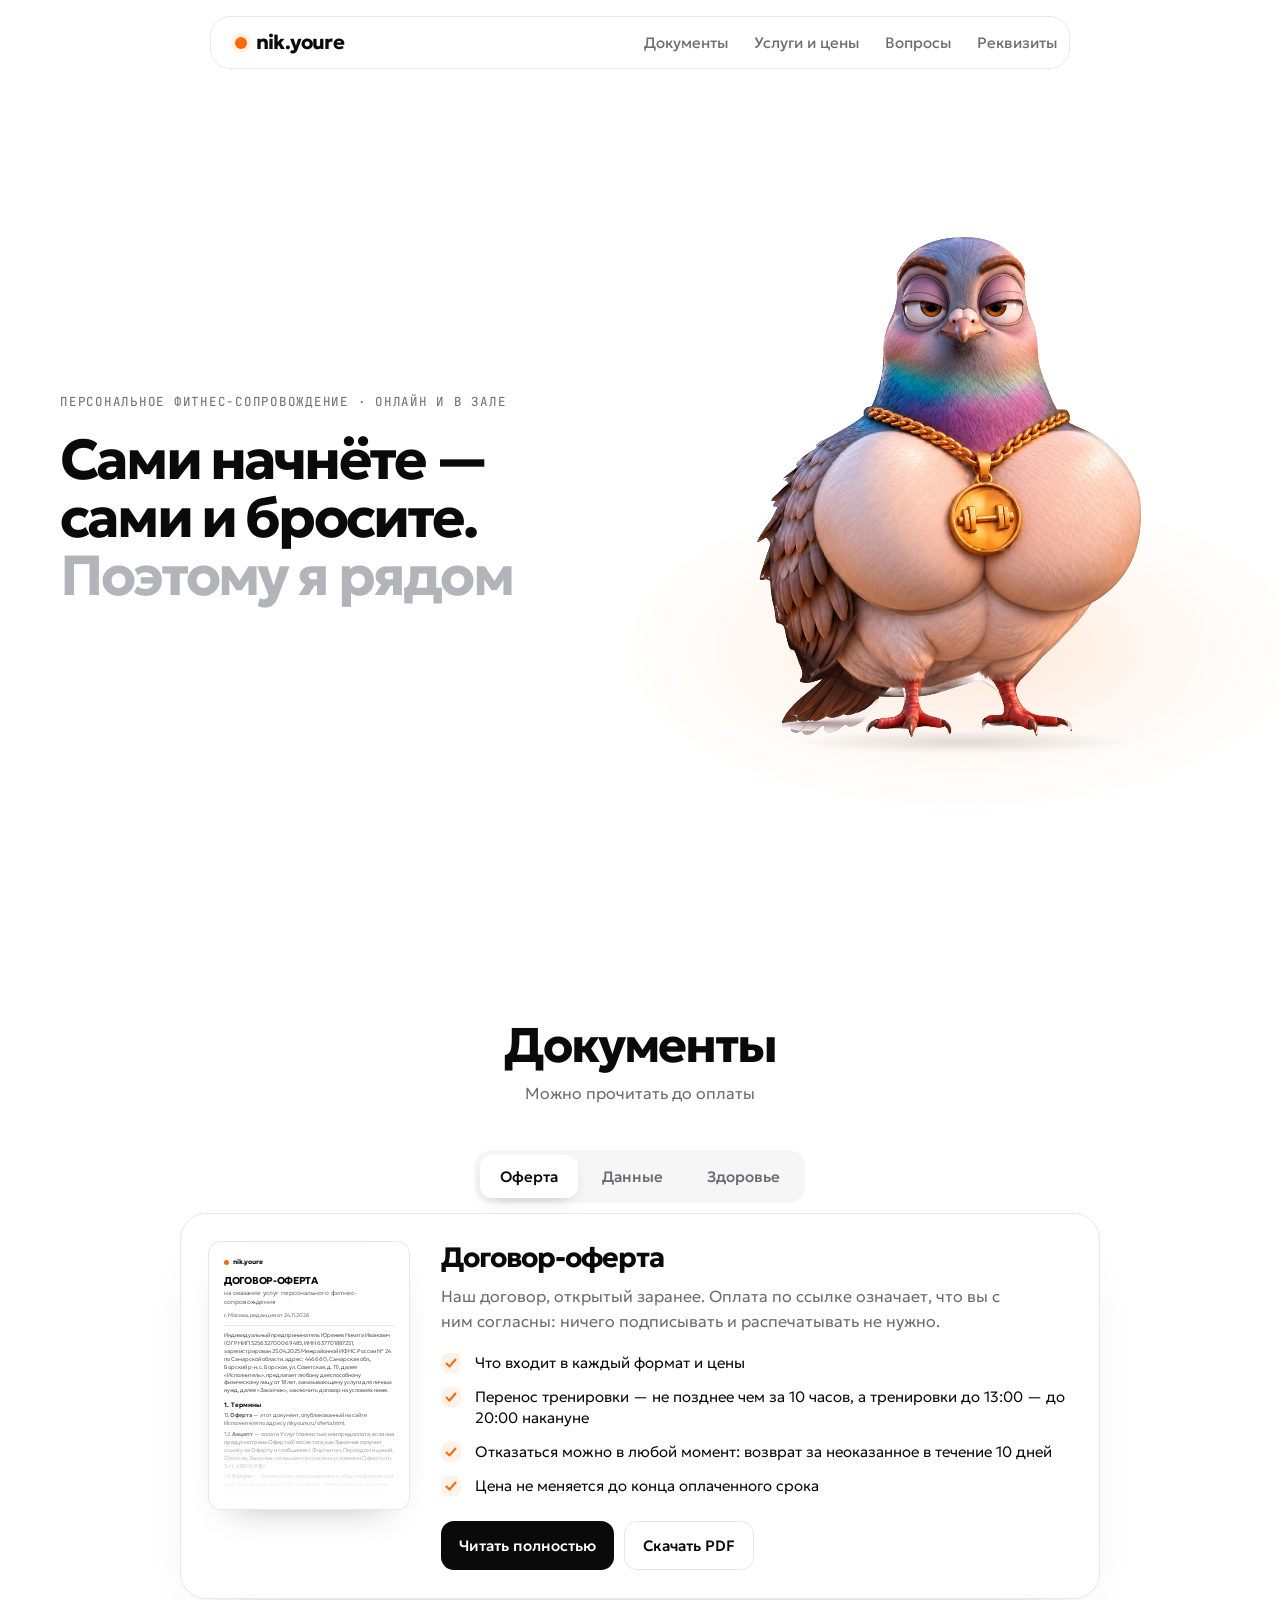
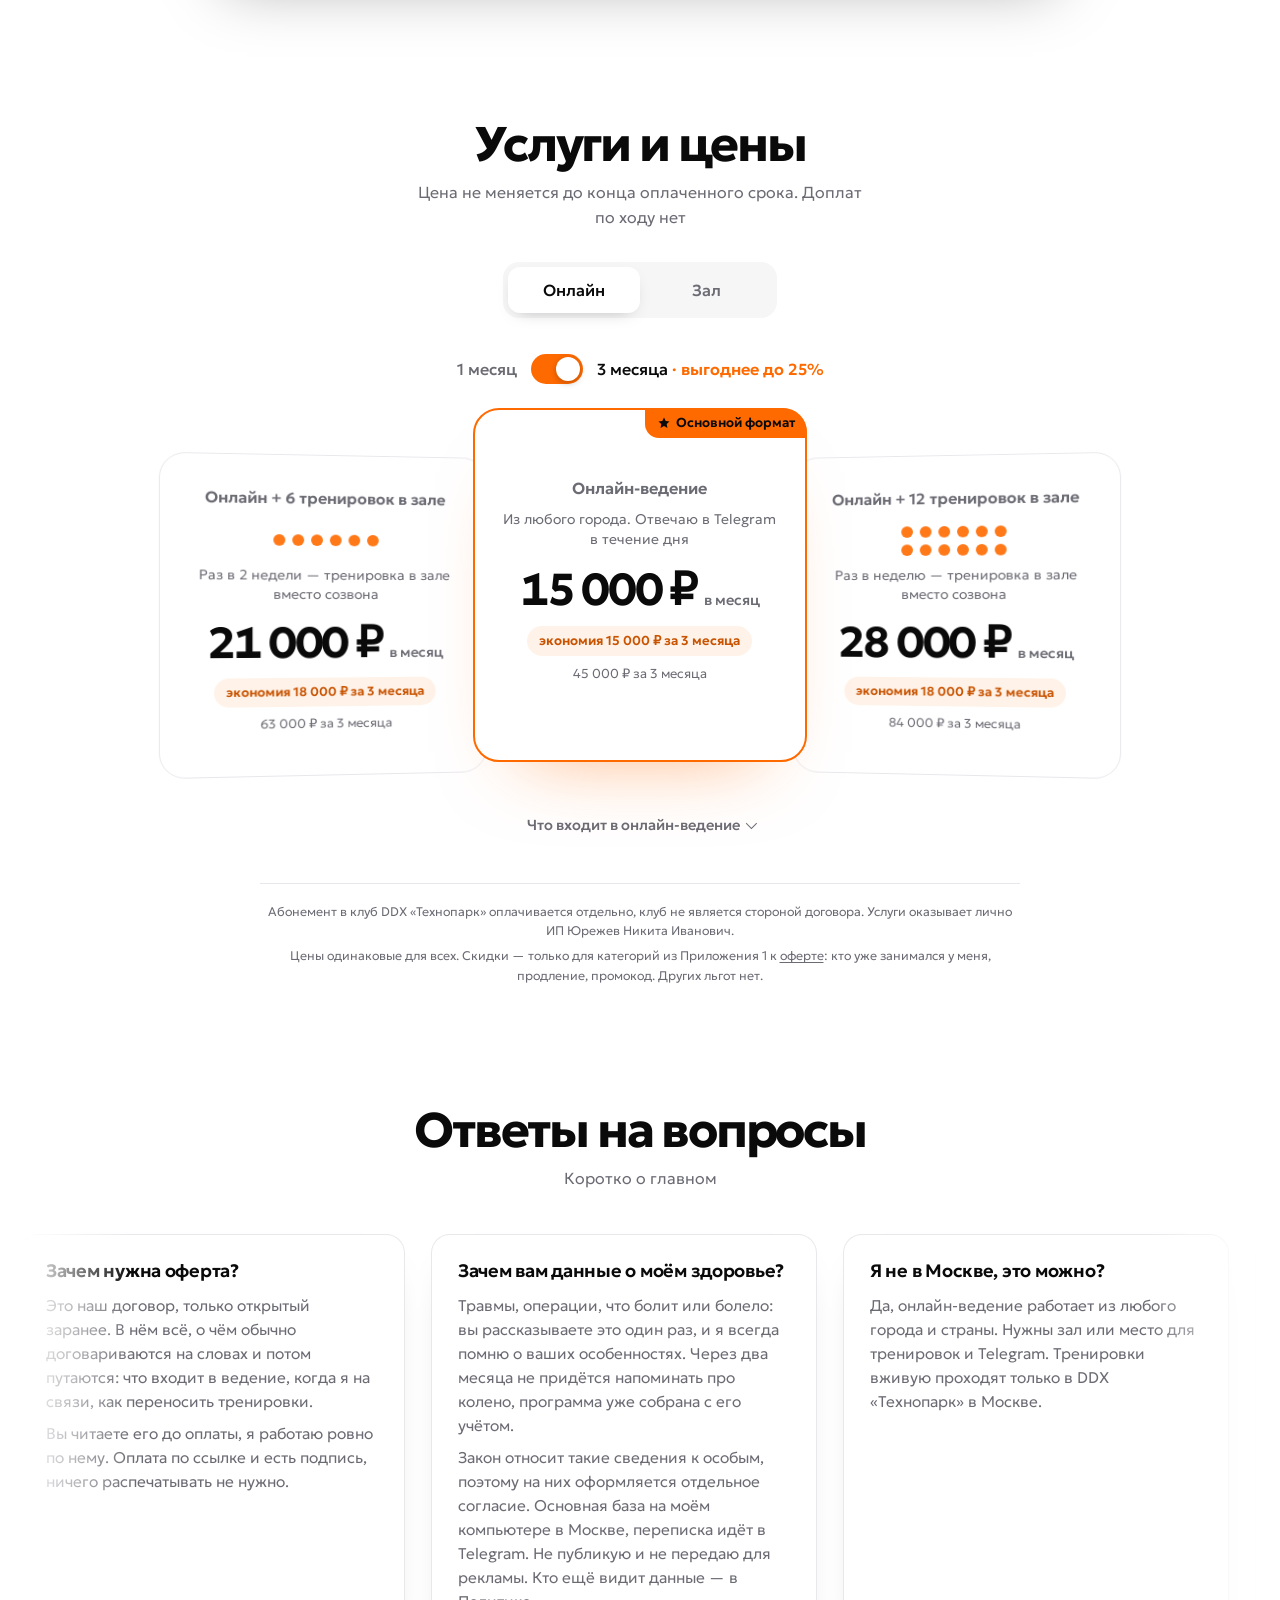
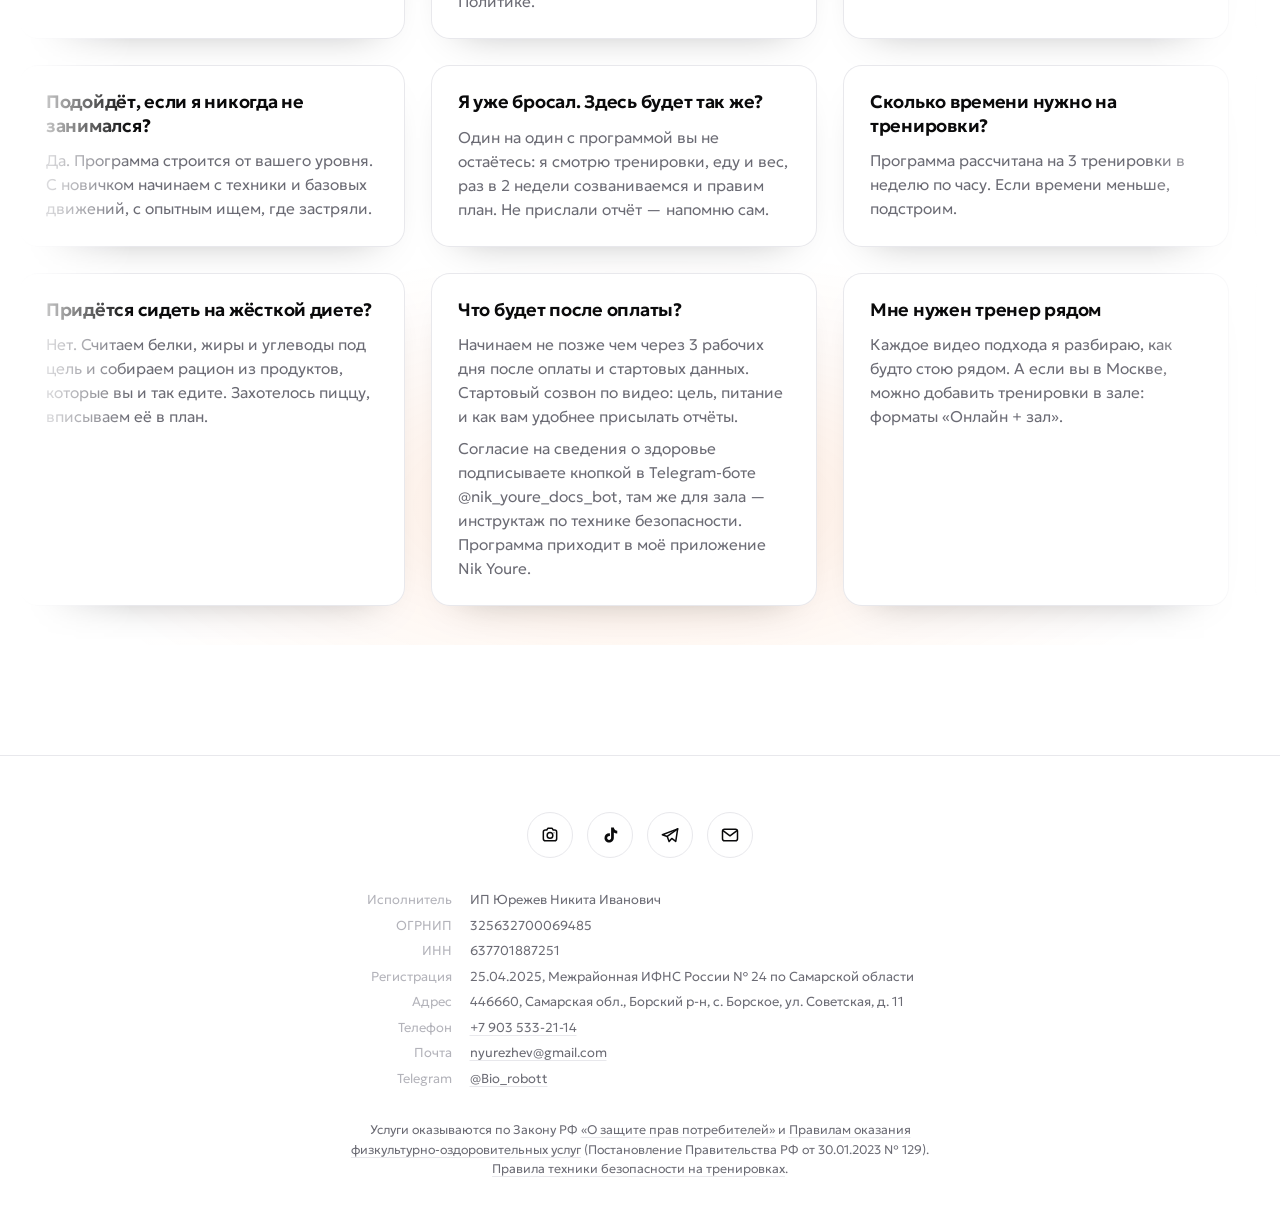
==== commit b425e7ad: "Согласие и инструктаж без почты: чеки на телефон" ====
--- a/index.html
+++ b/index.html
@@ -450,7 +450,7 @@
         </div>
 
         <div class="dt-pane" id="dp-3" role="tabpanel" aria-labelledby="dt-3" hidden>
-          <div class="dt-sheet" data-doc="health" aria-hidden="true"><!--mini:health--><div class="mh"><i></i>nik.youre</div><h4>Согласие на обработку сведений о состоянии здоровья</h4><p>Редакция от 24.11.2026. Согласие подписывается отдельно от оплаты: в Telegram-боте Исполнителя @nik_youre_docs_bot отдельным сообщением, где коротко изложено главное из этого текста и дана ссылка на него, — нажатием кнопки «Подписываю» под этим сообщением (простая электронная подпись, п. 12.3 оферты). Подписывается этот полный текст; экземпляр с моими данными бот сразу присылает мне файлом.</p><p>Я, <span class="f">ФИО</span>, телефон <span class="f">номер</span>, почта <span class="f">адрес почты</span>, Telegram ID <span class="f">номер</span>,</p><p>даю индивидуальному предпринимателю Юрежеву Никите Ивановичу (ИНН 637701887251, ОГРНИП 325632700069485, адрес: 446660, Самарская обл., Борский р-н, с. Борское, ул. Советская, д. 11) согласие на обработку сведений о состоянии моего здоровья: травмы, заболевания, операции, противопоказания к физическим нагрузкам, факт приёма лекарств по назначению врача (без названий и доз, если я сам их не укажу), самочувствие на тренировках.</p><p>Цель: учитывать мои особенности при составлении программы тренировок и питания по договору-оферте (nikyoure.ru/oferta.html).</p><p>Действия: сбор, запись, систематизация, хранение, уточнение, использование, удаление; с использованием компьютера и без него.</p><p>Где хранятся: база данных на компьютере Исполнителя в Москве. Переписка идёт через мессенджер Telegram (Telegram FZ-LLC, ОАЭ), программа и отметки тренировок, переписка по упражнениям — в приложении Исполнителя Nik Youre (сервер в России). Сведения о здоровье не публикуются и не используются в рекламе. Какие ещё сервисы использует Исполнитель — в Политике обработки персональных данных (nikyoure.ru/policy.html).</p><!--/mini--></div>
+          <div class="dt-sheet" data-doc="health" aria-hidden="true"><!--mini:health--><div class="mh"><i></i>nik.youre</div><h4>Согласие на обработку сведений о состоянии здоровья</h4><p>Редакция от 24.11.2026. Согласие подписывается отдельно от оплаты: в Telegram-боте Исполнителя @nik_youre_docs_bot отдельным сообщением, где коротко изложено главное из этого текста и дана ссылка на него, — нажатием кнопки «Подписываю» под этим сообщением (простая электронная подпись, п. 12.3 оферты). Подписывается этот полный текст; экземпляр с моими данными бот сразу присылает мне файлом.</p><p>Я, <span class="f">ФИО</span>, телефон <span class="f">номер</span>, Telegram ID <span class="f">номер</span>,</p><p>даю индивидуальному предпринимателю Юрежеву Никите Ивановичу (ИНН 637701887251, ОГРНИП 325632700069485, адрес: 446660, Самарская обл., Борский р-н, с. Борское, ул. Советская, д. 11) согласие на обработку сведений о состоянии моего здоровья: травмы, заболевания, операции, противопоказания к физическим нагрузкам, факт приёма лекарств по назначению врача (без названий и доз, если я сам их не укажу), самочувствие на тренировках.</p><p>Цель: учитывать мои особенности при составлении программы тренировок и питания по договору-оферте (nikyoure.ru/oferta.html).</p><p>Действия: сбор, запись, систематизация, хранение, уточнение, использование, удаление; с использованием компьютера и без него.</p><p>Где хранятся: база данных на компьютере Исполнителя в Москве. Переписка идёт через мессенджер Telegram (Telegram FZ-LLC, ОАЭ), программа и отметки тренировок, переписка по упражнениям — в приложении Исполнителя Nik Youre (сервер в России). Сведения о здоровье не публикуются и не используются в рекламе. Какие ещё сервисы использует Исполнитель — в Политике обработки персональных данных (nikyoure.ru/policy.html).</p><!--/mini--></div>
           <div class="dt-body">
             <h3>Согласие на сведения о здоровье</h3>
             <p class="dt-lead">Чтобы я всегда помнил о ваших травмах и особенностях и программа сразу была собрана с их учётом.</p>
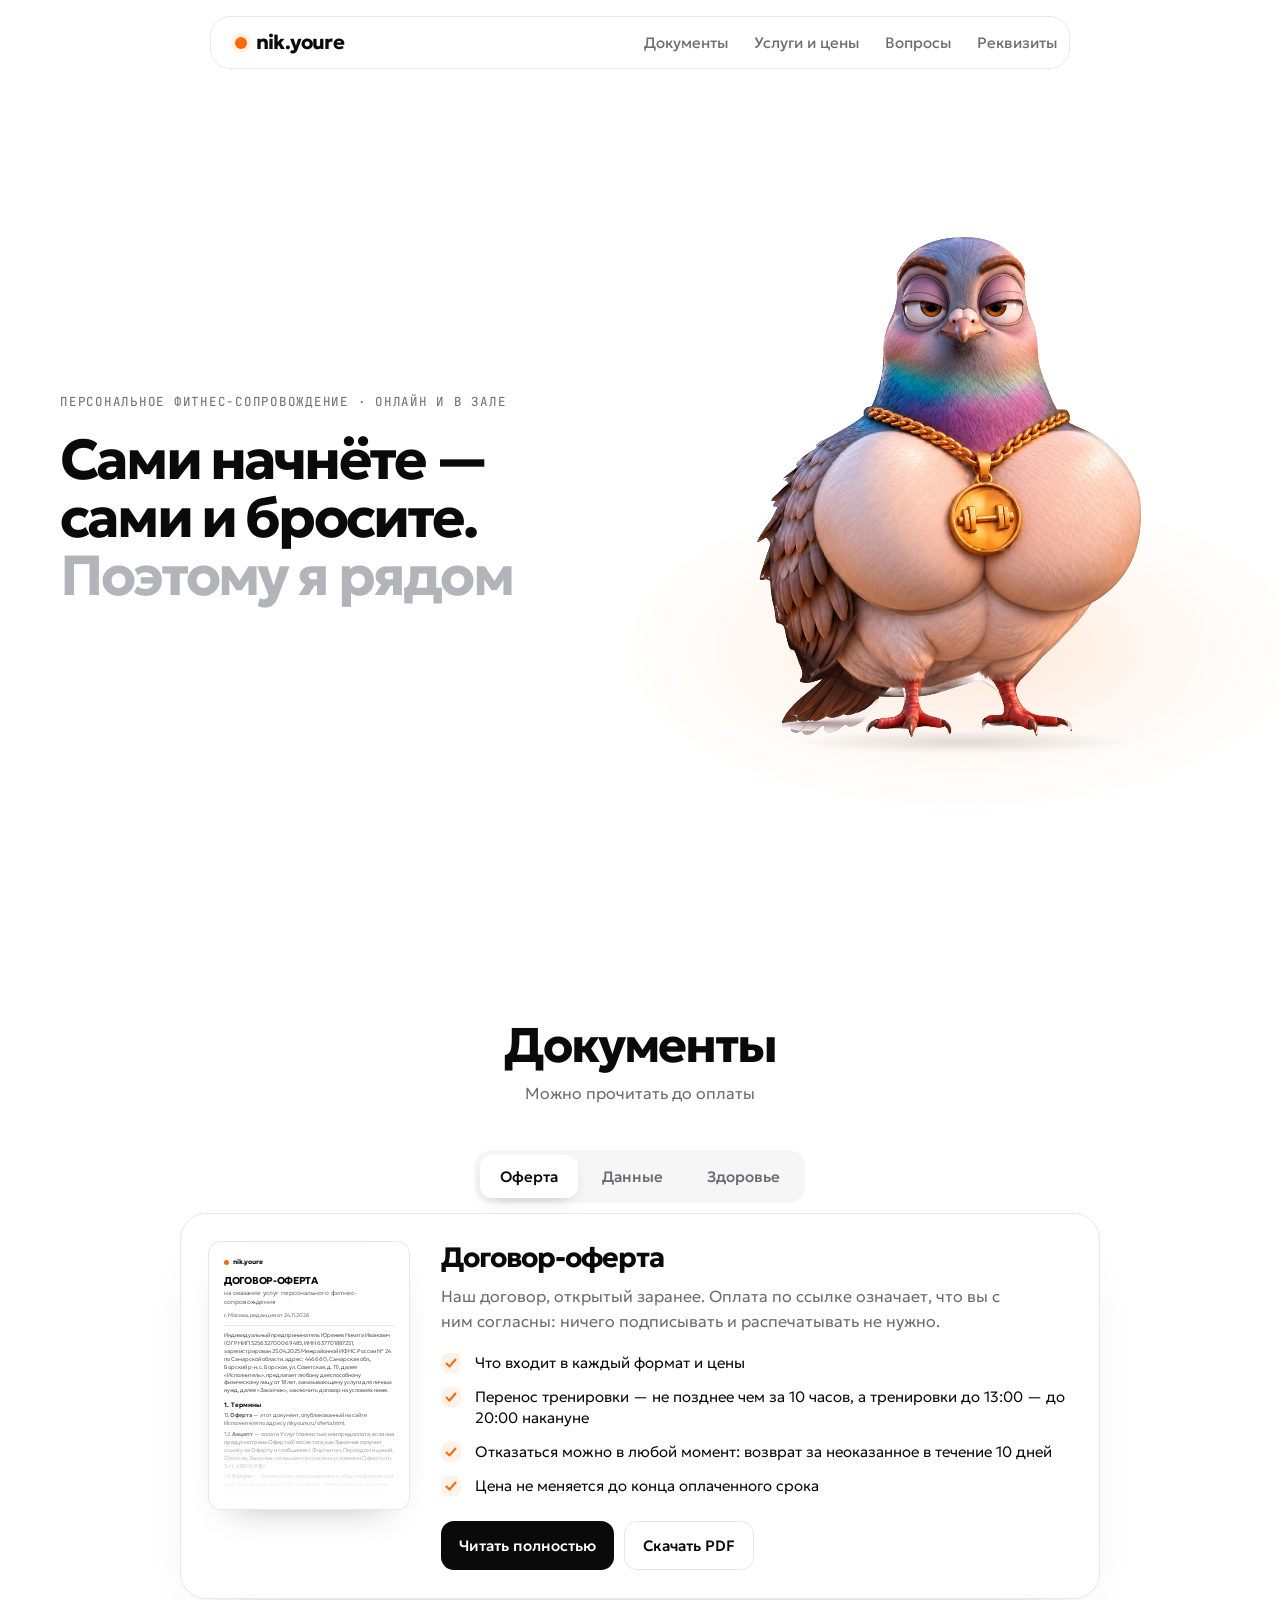
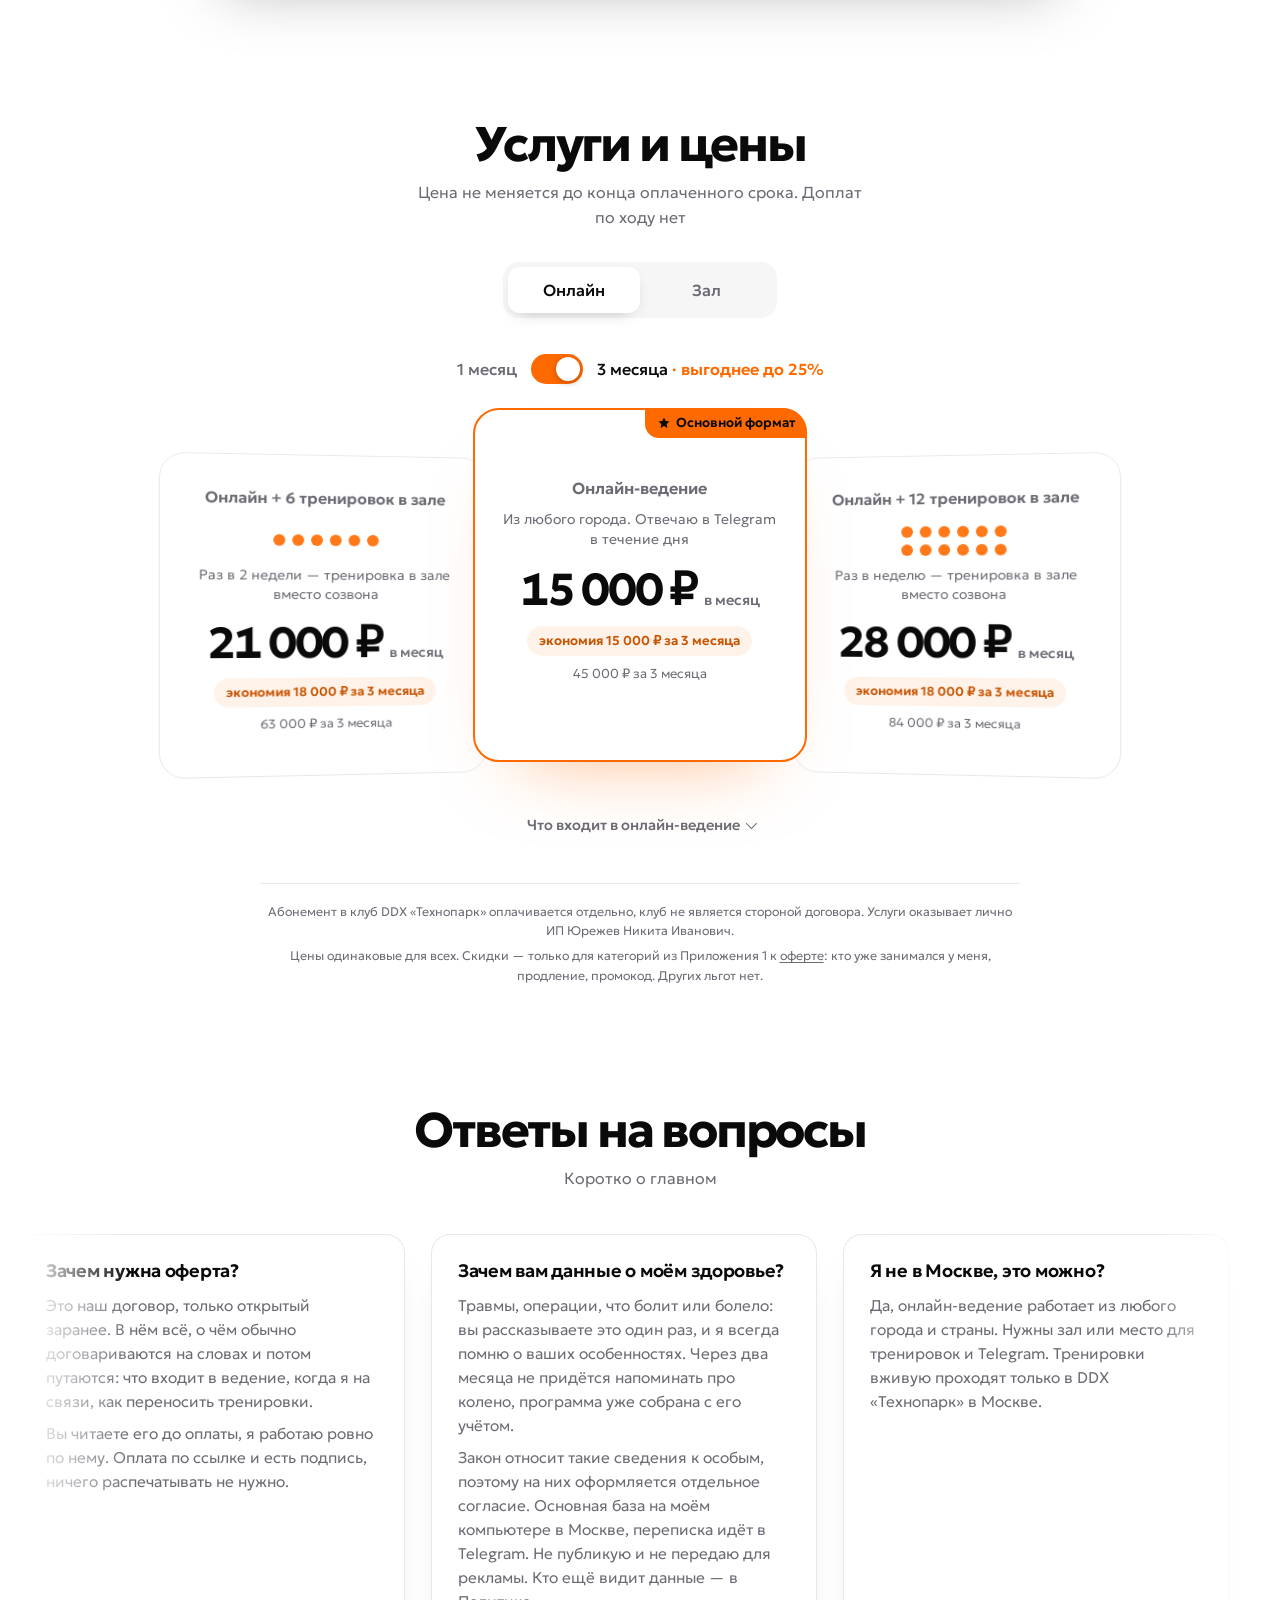
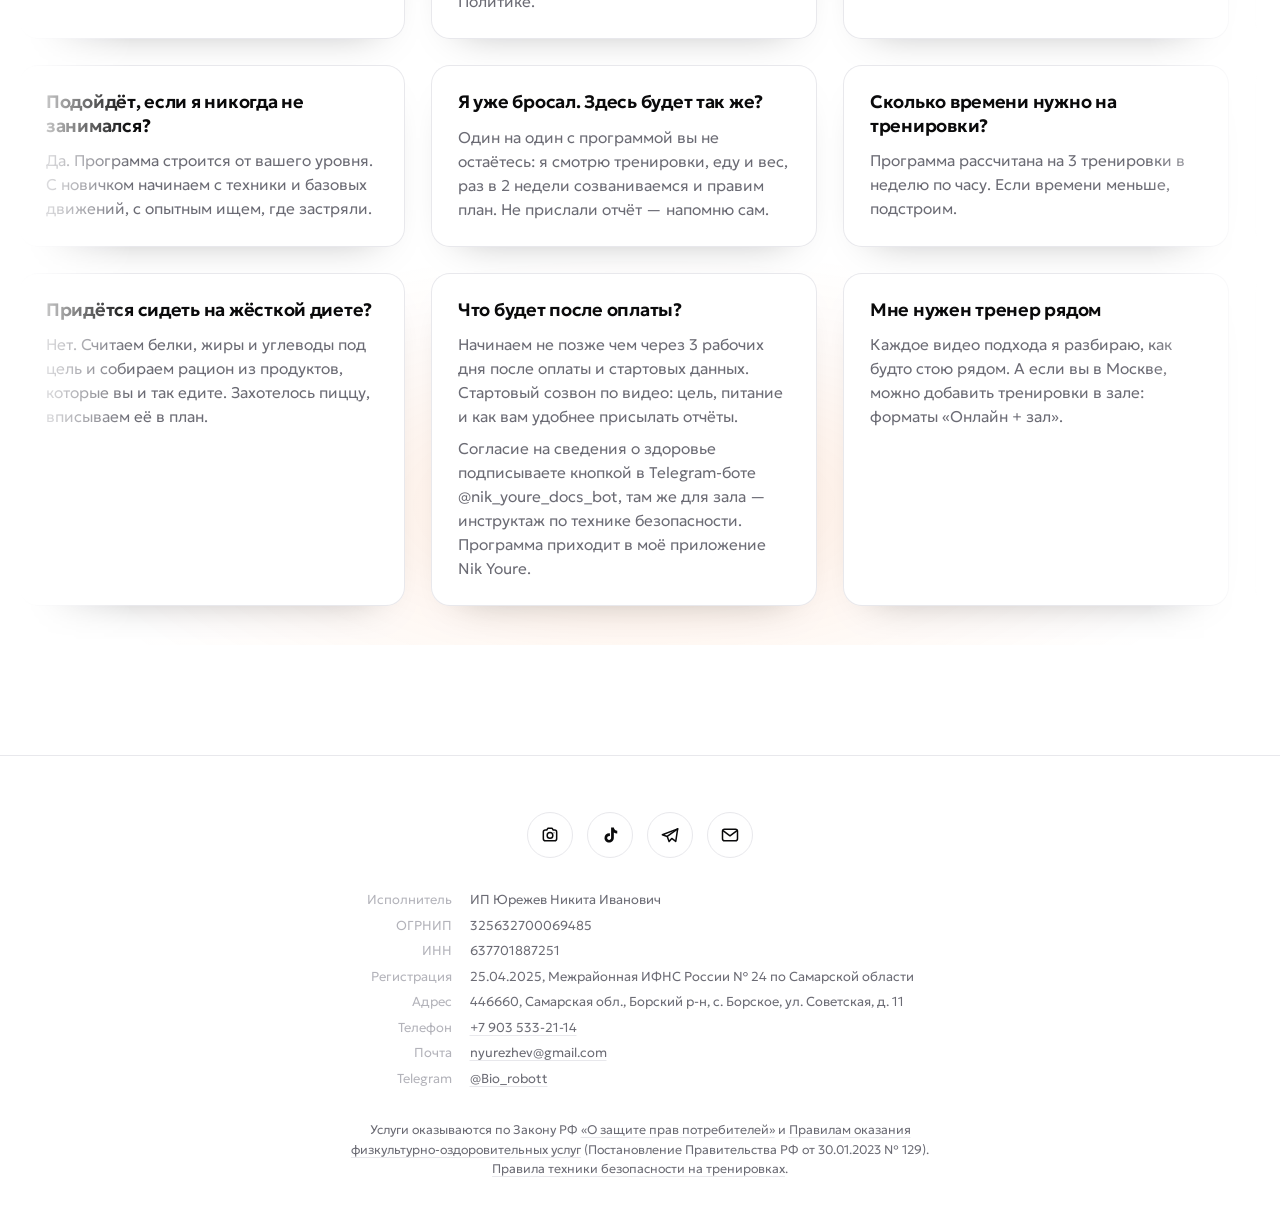
==== commit d529284c: "Документы 24.11 вечер: записи созвонов (политика 2.5, оферта 12.5), ИИ-помощник Claude и ChatPlace в" ====
--- a/index.html
+++ b/index.html
@@ -435,7 +435,7 @@
         </div>
 
         <div class="dt-pane" id="dp-2" role="tabpanel" aria-labelledby="dt-2" hidden>
-          <div class="dt-sheet" data-doc="policy" aria-hidden="true"><!--mini:policy--><div class="mh"><i></i>nik.youre</div><h4>ПОЛИТИКА ОБРАБОТКИ ПЕРСОНАЛЬНЫХ ДАННЫХ</h4><p class="ms">индивидуального предпринимателя Юрежева Никиты Ивановича</p><p class="mm">г. Москва, редакция от 24.11.2026</p><h5>1. Общие положения</h5><p>1.1. Политика объясняет, какие персональные данные обрабатывает индивидуальный предприниматель Юрежев Никита Иванович (ОГРНИП 325632700069485, ИНН 637701887251, адрес: 446660, Самарская обл., Борский р-н, с. Борское, ул. Советская, д. 11), далее «Оператор», зачем, на каком основании, как долго, кому передаёт и как вы можете управлять своими данными.</p><p>1.2. Политика принята во исполнение Федерального закона от 27.07.2006 № 152-ФЗ «О персональных данных» (далее — Закон) и опубликована по адресу nikyoure.ru/policy.html.</p><p>1.3. Ответственный за организацию обработки персональных данных — сам Оператор. Связь по вопросам данных: почта nyurezhev@gmail.com, телефон +7 903 533-21-14, Telegram @Bio_robott.</p><p>1.4. Термины используются в значении Закона. «Оферта» — договор-оферта Оператора (nikyoure.ru/oferta.html).</p><h5>2. Чьи данные, какие, зачем, на каком основании и как долго</h5><p>2.1. <strong>Ответ на обращение и запись на бесплатный созвон или первую тренировку.</strong></p><p>Чьи: люди, которые сами написали Оператору.</p><p>Какие: имя, имя пользователя и ID в Telegram или Instagram*, номер телефона (если вы его сообщили), текст переписки, ваша цель и опыт тренировок со слов.</p><p>Основание: действия по вашему запросу до заключения договора (п. 5 ч. 1 ст. 6 Закона).</p><p>Срок: 1 год с последнего сообщения, если договор не заключён, или до вашего требования удалить данные.</p><p>Сведения о здоровье на этом этапе не собираются; если вы их назвали, они удаляются.</p><!--/mini--></div>
+          <div class="dt-sheet" data-doc="policy" aria-hidden="true"><!--mini:policy--><div class="mh"><i></i>nik.youre</div><h4>ПОЛИТИКА ОБРАБОТКИ ПЕРСОНАЛЬНЫХ ДАННЫХ</h4><p class="ms">индивидуального предпринимателя Юрежева Никиты Ивановича</p><p class="mm">г. Москва, редакция от 24.11.2026</p><h5>1. Общие положения</h5><p>1.1. Политика объясняет, какие персональные данные обрабатывает индивидуальный предприниматель Юрежев Никита Иванович (ОГРНИП 325632700069485, ИНН 637701887251, адрес: 446660, Самарская обл., Борский р-н, с. Борское, ул. Советская, д. 11), далее «Оператор», зачем, на каком основании, как долго, кому передаёт и как вы можете управлять своими данными.</p><p>1.2. Политика принята во исполнение Федерального закона от 27.07.2006 № 152-ФЗ «О персональных данных» (далее — Закон) и опубликована по адресу nikyoure.ru/policy.html.</p><p>1.3. Ответственный за организацию обработки персональных данных — сам Оператор. Связь по вопросам данных: почта nyurezhev@gmail.com, телефон +7 903 533-21-14, Telegram @Bio_robott.</p><p>1.4. Термины используются в значении Закона. «Оферта» — договор-оферта Оператора (nikyoure.ru/oferta.html).</p><h5>2. Чьи данные, какие, зачем, на каком основании и как долго</h5><p>2.1. <strong>Ответ на обращение и запись на бесплатный созвон или первую тренировку.</strong></p><p>Чьи: люди, которые сами написали Оператору.</p><p>Какие: имя, имя пользователя и ID в Telegram или Instagram*, номер телефона (если вы его сообщили), текст переписки, ваша цель и опыт тренировок со слов.</p><p>Основание: действия по вашему запросу до заключения договора (п. 5 ч. 1 ст. 6 Закона).</p><p>Срок: 1 год с последнего сообщения, если договор не заключён, или до вашего требования удалить данные.</p><p>Подробно о здоровье на этом этапе Оператор не расспрашивает: такие сведения обрабатываются только после отдельного согласия (п. 2.3). Если вы сами их назвали, Оператор не вносит их в карточку клиента и не использует для программы.</p><!--/mini--></div>
           <div class="dt-body">
             <h3>Политика обработки персональных данных</h3>
             <p class="dt-lead">Какие данные я храню, зачем, сколько и кому они передаются. Сайт ничего о вас не собирает: без форм, cookie и счётчиков.</p>
@@ -450,7 +450,7 @@
         </div>
 
         <div class="dt-pane" id="dp-3" role="tabpanel" aria-labelledby="dt-3" hidden>
-          <div class="dt-sheet" data-doc="health" aria-hidden="true"><!--mini:health--><div class="mh"><i></i>nik.youre</div><h4>Согласие на обработку сведений о состоянии здоровья</h4><p>Редакция от 24.11.2026. Согласие подписывается отдельно от оплаты: в Telegram-боте Исполнителя @nik_youre_docs_bot отдельным сообщением, где коротко изложено главное из этого текста и дана ссылка на него, — нажатием кнопки «Подписываю» под этим сообщением (простая электронная подпись, п. 12.3 оферты). Подписывается этот полный текст; экземпляр с моими данными бот сразу присылает мне файлом.</p><p>Я, <span class="f">ФИО</span>, телефон <span class="f">номер</span>, Telegram ID <span class="f">номер</span>,</p><p>даю индивидуальному предпринимателю Юрежеву Никите Ивановичу (ИНН 637701887251, ОГРНИП 325632700069485, адрес: 446660, Самарская обл., Борский р-н, с. Борское, ул. Советская, д. 11) согласие на обработку сведений о состоянии моего здоровья: травмы, заболевания, операции, противопоказания к физическим нагрузкам, факт приёма лекарств по назначению врача (без названий и доз, если я сам их не укажу), самочувствие на тренировках.</p><p>Цель: учитывать мои особенности при составлении программы тренировок и питания по договору-оферте (nikyoure.ru/oferta.html).</p><p>Действия: сбор, запись, систематизация, хранение, уточнение, использование, удаление; с использованием компьютера и без него.</p><p>Где хранятся: база данных на компьютере Исполнителя в Москве. Переписка идёт через мессенджер Telegram (Telegram FZ-LLC, ОАЭ), программа и отметки тренировок, переписка по упражнениям — в приложении Исполнителя Nik Youre (сервер в России). Сведения о здоровье не публикуются и не используются в рекламе. Какие ещё сервисы использует Исполнитель — в Политике обработки персональных данных (nikyoure.ru/policy.html).</p><!--/mini--></div>
+          <div class="dt-sheet" data-doc="health" aria-hidden="true"><!--mini:health--><div class="mh"><i></i>nik.youre</div><h4>Согласие на обработку сведений о состоянии здоровья</h4><p>Редакция от 24.11.2026. Согласие подписывается отдельно от оплаты: в Telegram-боте Исполнителя @nik_youre_docs_bot отдельным сообщением, где коротко изложено главное из этого текста и дана ссылка на него, — нажатием кнопки «Подписываю» под этим сообщением (простая электронная подпись, п. 12.3 оферты). Подписывается этот полный текст; экземпляр с моими данными бот сразу присылает мне файлом.</p><p>Я, <span class="f">ФИО</span>, телефон <span class="f">номер</span>, Telegram ID <span class="f">номер</span>,</p><p>даю индивидуальному предпринимателю Юрежеву Никите Ивановичу (ИНН 637701887251, ОГРНИП 325632700069485, адрес: 446660, Самарская обл., Борский р-н, с. Борское, ул. Советская, д. 11) согласие на обработку сведений о состоянии моего здоровья: травмы, заболевания, операции, противопоказания к физическим нагрузкам, факт приёма лекарств по назначению врача (без названий и доз, если я сам их не укажу), самочувствие на тренировках.</p><p>Цель: учитывать мои особенности при составлении программы тренировок и питания по договору-оферте (nikyoure.ru/oferta.html).</p><p>Действия: сбор, запись, систематизация, хранение, уточнение, использование, удаление; с использованием компьютера и без него.</p><p>Где хранятся: база данных на компьютере Исполнителя в Москве, резервные копии — на Яндекс Диске (ООО «ЯНДЕКС», Россия). Переписка идёт через мессенджер Telegram (Telegram FZ-LLC, ОАЭ), программа и отметки тренировок, переписка по упражнениям — в приложении Исполнителя Nik Youre (сервер в России). Переписку и записи созвонов Исполнитель разбирает с ИИ-помощником Claude (Anthropic PBC, США): я согласен, что для этого сведения о здоровье, которые есть в переписке и записях, передаются в США. Сведения о здоровье не публикуются и не используются в рекламе. Какие ещё сервисы использует Исполнитель — в Политике обработки персональных данных (nikyoure.ru/policy.html).</p><!--/mini--></div>
           <div class="dt-body">
             <h3>Согласие на сведения о здоровье</h3>
             <p class="dt-lead">Чтобы я всегда помнил о ваших травмах и особенностях и программа сразу была собрана с их учётом.</p>
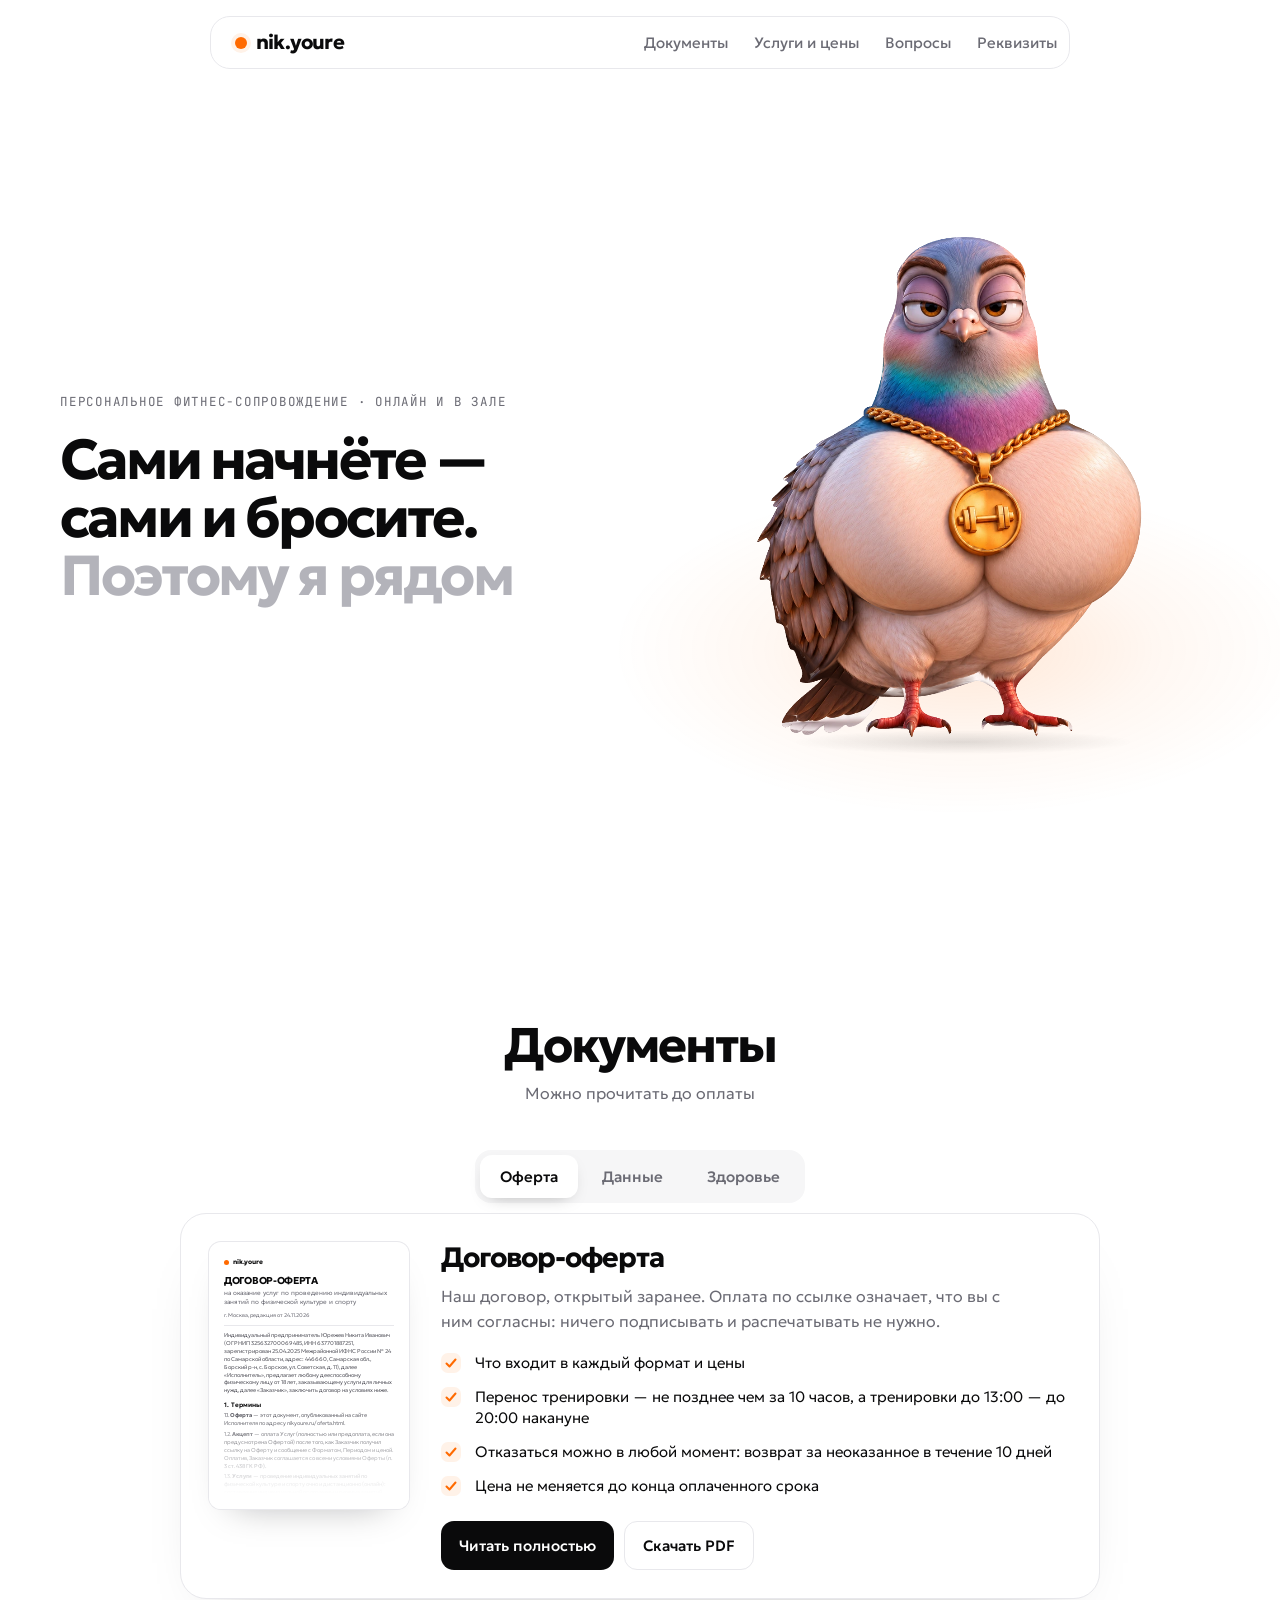
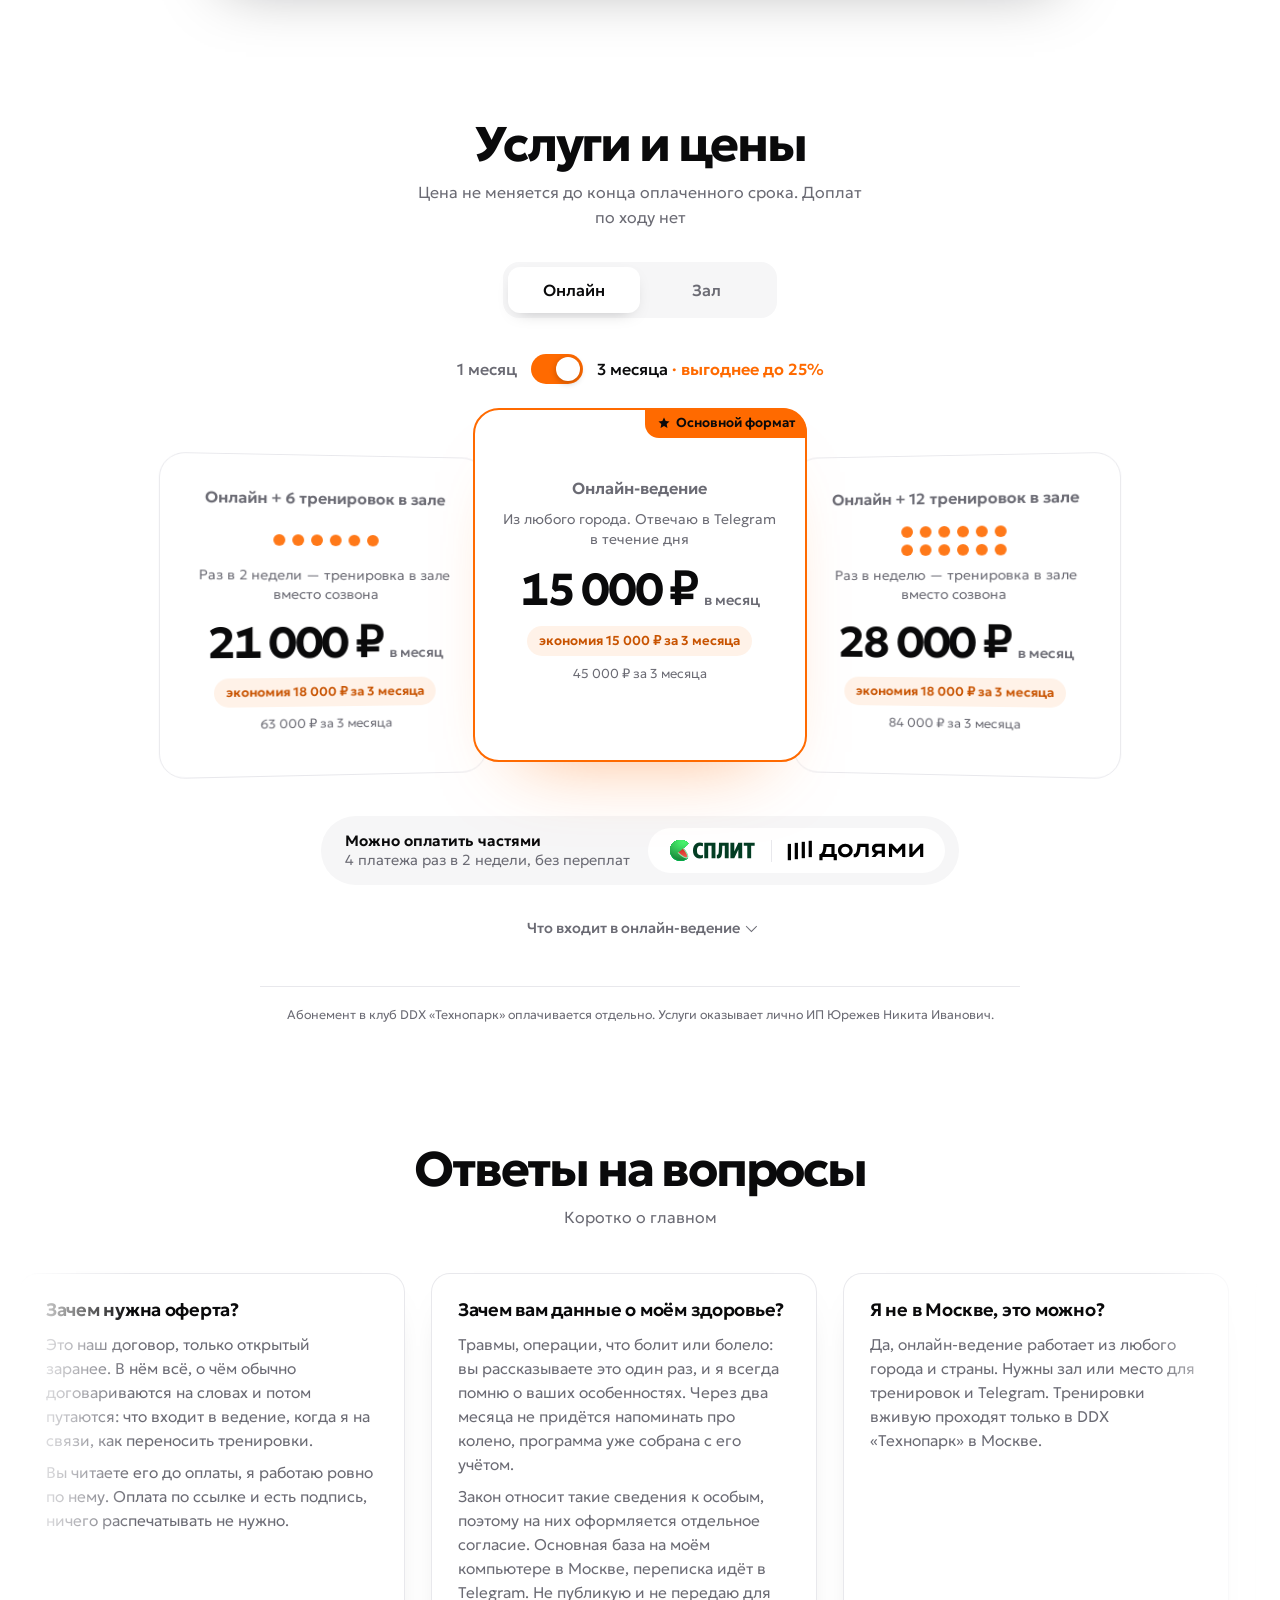
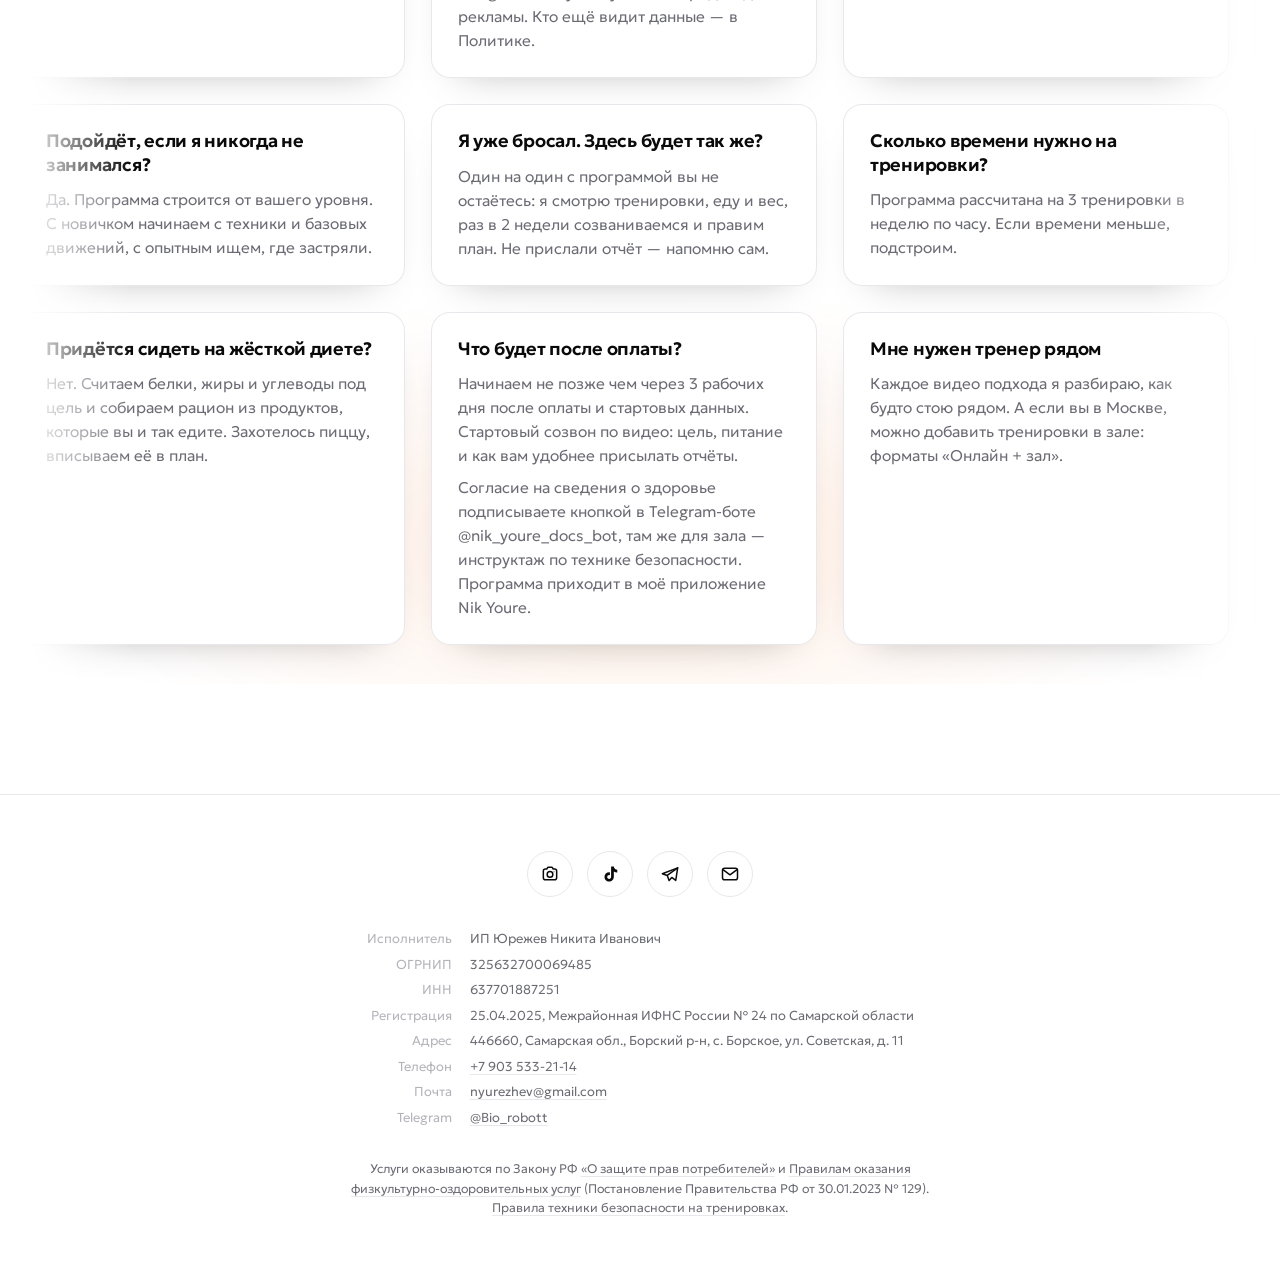
==== commit 02b6d3ce: "Цены: «Можно оплатить частями — 4 платежа раз в 2 недели, без переплат» + логотипы Сплит и Долями Co" ====
--- a/index.html
+++ b/index.html
@@ -250,6 +250,22 @@
 @media (max-width:640px){.plans .plan{padding-left:18px;padding-right:18px}.plans .save-b{white-space:nowrap}}
 @media (max-width:370px){.plans .save-b{font-size:12px;padding:5px 10px}}
 
+/* оплата частями (24.11): официальные логотипы Сплит (split.yandex.ru) и Долями (пакет brand.tbank.ru), файлы локально в pay/.
+   Логотипы не перекрашиваем и не растягиваем, вокруг — поле не меньше высоты знака; Долями — чёрный на светлом фоне */
+.parts{display:flex;align-items:center;justify-content:center;gap:18px;width:max-content;max-width:100%;margin:34px auto 0;
+  padding:12px 14px 12px 24px;border-radius:999px;background:var(--panel)}
+.parts p{font-size:14.5px;line-height:1.35;color:var(--muted);text-align:left}
+.parts p b{display:block;font-weight:600;color:var(--ink);font-size:15px}
+.parts .lg{display:flex;align-items:center;gap:0;background:#fff;border-radius:999px;padding:0 6px}
+.parts .lg img{display:block;width:auto}
+.parts .lg .sp{height:21px;margin:12px 16px}
+.parts .lg .dl{height:27px;margin:9px 12px}
+.parts .lg i{width:1px;height:22px;background:var(--line)}
+@media (max-width:640px){
+  .parts{flex-direction:column;gap:12px;border-radius:24px;padding:16px 16px 14px;width:100%}
+  .parts p{text-align:center}
+}
+
 /* оплата и возврат */
 .terms{display:grid;grid-template-columns:minmax(0,1fr) minmax(0,1fr);gap:16px;margin-top:48px}
 .term{background:var(--panel);border-radius:24px;padding:30px}
@@ -420,7 +436,7 @@
 
       <div class="dt-panel">
         <div class="dt-pane" id="dp-1" role="tabpanel" aria-labelledby="dt-1">
-          <div class="dt-sheet" data-doc="oferta" aria-hidden="true"><!--mini:oferta--><div class="mh"><i></i>nik.youre</div><h4>ДОГОВОР-ОФЕРТА</h4><p class="ms">на оказание услуг персонального фитнес-сопровождения</p><p class="mm">г. Москва, редакция от 24.11.2026</p><p>Индивидуальный предприниматель Юрежев Никита Иванович (ОГРНИП 325632700069485, ИНН 637701887251, зарегистрирован 25.04.2025 Межрайонной ИФНС России № 24 по Самарской области, адрес: 446660, Самарская обл., Борский р-н, с. Борское, ул. Советская, д. 11), далее «Исполнитель», предлагает любому дееспособному физическому лицу от 18 лет, заказывающему услуги для личных нужд, далее «Заказчик», заключить договор на условиях ниже.</p><h5>1. Термины</h5><p>1.1. <strong>Оферта</strong> — этот документ, опубликованный на сайте Исполнителя по адресу nikyoure.ru/oferta.html.</p><p>1.2. <strong>Акцепт</strong> — оплата Услуг (полностью или предоплата, если она предусмотрена Офертой) после того, как Заказчик получил ссылку на Оферту и сообщение с Форматом, Периодом и ценой. Оплатив, Заказчик соглашается со всеми условиями Оферты (п. 3 ст. 438 ГК РФ).</p><p>1.3. <strong>Услуги</strong> — тренерское сопровождение в области физической культуры и здорового образа жизни: тренировки, программы, рекомендации по питанию, контроль и обратная связь. Услуги не являются медицинскими. Исполнитель не ставит диагнозы, не лечит и не назначает лекарственные препараты, гормональные и иные лекарственные средства. Исполнитель может рекомендовать спортивное питание и пищевые добавки (например, протеин, креатин): это общая рекомендация, а не медицинское назначение. При заболеваниях и приёме лекарств Заказчик согласует такие добавки с врачом. Любые вопросы о лекарствах Заказчик решает только с врачом.</p><!--/mini--></div>
+          <div class="dt-sheet" data-doc="oferta" aria-hidden="true"><!--mini:oferta--><div class="mh"><i></i>nik.youre</div><h4>ДОГОВОР-ОФЕРТА</h4><p class="ms">на оказание услуг по проведению индивидуальных занятий по физической культуре и спорту</p><p class="mm">г. Москва, редакция от 24.11.2026</p><p>Индивидуальный предприниматель Юрежев Никита Иванович (ОГРНИП 325632700069485, ИНН 637701887251, зарегистрирован 25.04.2025 Межрайонной ИФНС России № 24 по Самарской области, адрес: 446660, Самарская обл., Борский р-н, с. Борское, ул. Советская, д. 11), далее «Исполнитель», предлагает любому дееспособному физическому лицу от 18 лет, заказывающему услуги для личных нужд, далее «Заказчик», заключить договор на условиях ниже.</p><h5>1. Термины</h5><p>1.1. <strong>Оферта</strong> — этот документ, опубликованный на сайте Исполнителя по адресу nikyoure.ru/oferta.html.</p><p>1.2. <strong>Акцепт</strong> — оплата Услуг (полностью или предоплата, если она предусмотрена Офертой) после того, как Заказчик получил ссылку на Оферту и сообщение с Форматом, Периодом и ценой. Оплатив, Заказчик соглашается со всеми условиями Оферты (п. 3 ст. 438 ГК РФ).</p><p>1.3. <strong>Услуги</strong> — проведение индивидуальных занятий по физической культуре и спорту очно и дистанционно (онлайн): составление индивидуальной программы и режима занятий, проведение тренировок, постановка и контроль техники выполнения упражнений (в том числе по видео), корректировка программы по результатам, связь с тренером. Рекомендации по питанию и восстановлению даются в рамках занятий как их часть и отдельно не оказываются. Услуги не являются медицинскими. Исполнитель не ставит диагнозы, не лечит и не назначает лекарственные препараты, гормональные и иные лекарственные средства. Исполнитель может рекомендовать спортивное питание и пищевые добавки (например, протеин, креатин): это общая рекомендация, а не медицинское назначение. При заболеваниях и приёме лекарств Заказчик согласует такие добавки с врачом. Любые вопросы о лекарствах Заказчик решает только с врачом.</p><!--/mini--></div>
           <div class="dt-body">
             <h3>Договор-оферта</h3>
             <p class="dt-lead">Наш договор, открытый заранее. Оплата по ссылке означает, что вы с ним согласны: ничего подписывать и распечатывать не нужно.</p>
@@ -450,7 +466,7 @@
         </div>
 
         <div class="dt-pane" id="dp-3" role="tabpanel" aria-labelledby="dt-3" hidden>
-          <div class="dt-sheet" data-doc="health" aria-hidden="true"><!--mini:health--><div class="mh"><i></i>nik.youre</div><h4>Согласие на обработку сведений о состоянии здоровья</h4><p>Редакция от 24.11.2026. Согласие подписывается отдельно от оплаты: в Telegram-боте Исполнителя @nik_youre_docs_bot отдельным сообщением, где коротко изложено главное из этого текста и дана ссылка на него, — нажатием кнопки «Подписываю» под этим сообщением (простая электронная подпись, п. 12.3 оферты). Подписывается этот полный текст; экземпляр с моими данными бот сразу присылает мне файлом.</p><p>Я, <span class="f">ФИО</span>, телефон <span class="f">номер</span>, Telegram ID <span class="f">номер</span>,</p><p>даю индивидуальному предпринимателю Юрежеву Никите Ивановичу (ИНН 637701887251, ОГРНИП 325632700069485, адрес: 446660, Самарская обл., Борский р-н, с. Борское, ул. Советская, д. 11) согласие на обработку сведений о состоянии моего здоровья: травмы, заболевания, операции, противопоказания к физическим нагрузкам, факт приёма лекарств по назначению врача (без названий и доз, если я сам их не укажу), самочувствие на тренировках.</p><p>Цель: учитывать мои особенности при составлении программы тренировок и питания по договору-оферте (nikyoure.ru/oferta.html).</p><p>Действия: сбор, запись, систематизация, хранение, уточнение, использование, удаление; с использованием компьютера и без него.</p><p>Где хранятся: база данных на компьютере Исполнителя в Москве, резервные копии — на Яндекс Диске (ООО «ЯНДЕКС», Россия). Переписка идёт через мессенджер Telegram (Telegram FZ-LLC, ОАЭ), программа и отметки тренировок, переписка по упражнениям — в приложении Исполнителя Nik Youre (сервер в России). Переписку и записи созвонов Исполнитель разбирает с ИИ-помощником Claude (Anthropic PBC, США): я согласен, что для этого сведения о здоровье, которые есть в переписке и записях, передаются в США. Сведения о здоровье не публикуются и не используются в рекламе. Какие ещё сервисы использует Исполнитель — в Политике обработки персональных данных (nikyoure.ru/policy.html).</p><!--/mini--></div>
+          <div class="dt-sheet" data-doc="health" aria-hidden="true"><!--mini:health--><div class="mh"><i></i>nik.youre</div><h4>Согласие на обработку сведений о состоянии здоровья</h4><p>Редакция от 24.11.2026. Согласие подписывается отдельно от оплаты: в Telegram-боте Исполнителя @nik_youre_docs_bot отдельным сообщением, где коротко изложено главное из этого текста и дана ссылка на него, — нажатием кнопки «Подписываю» под этим сообщением (простая электронная подпись, п. 12.3 оферты). Подписывается этот полный текст; экземпляр с моими данными бот сразу присылает мне файлом.</p><p>Я, <span class="f">ФИО</span>, телефон <span class="f">номер</span>, Telegram ID <span class="f">номер</span>,</p><p>даю индивидуальному предпринимателю Юрежеву Никите Ивановичу (ИНН 637701887251, ОГРНИП 325632700069485, адрес: 446660, Самарская обл., Борский р-н, с. Борское, ул. Советская, д. 11) согласие на обработку сведений о состоянии моего здоровья: травмы, заболевания, операции, противопоказания к физическим нагрузкам, факт приёма лекарств по назначению врача (без названий и доз, если я сам их не укажу), самочувствие на тренировках. Исполнитель не требует от меня сведений о здоровье, медицинских документов и анализов и не запрашивает сведения обо мне у врачей, медицинских организаций, государственных органов и других третьих лиц: обрабатываются только те сведения, которые я сам сообщу или пришлю.</p><p>Цель: учитывать мои особенности при составлении программы тренировок и питания по договору-оферте (nikyoure.ru/oferta.html).</p><p>Действия: сбор, запись, систематизация, хранение, уточнение, использование, удаление; с использованием компьютера и без него.</p><p>Где хранятся: база данных на компьютере Исполнителя в Москве, резервные копии — на Яндекс Диске (ООО «ЯНДЕКС», Россия). Переписка идёт через мессенджер Telegram (Telegram FZ-LLC, ОАЭ), программа и отметки тренировок, переписка по упражнениям — в приложении Исполнителя Nik Youre (сервер в России). Переписку и записи созвонов Исполнитель разбирает с ИИ-помощником Claude (Anthropic PBC, США): я согласен, что для этого сведения о здоровье, которые есть в переписке и записях, передаются в США. Сведения о здоровье не публикуются и не используются в рекламе. Какие ещё сервисы использует Исполнитель — в Политике обработки персональных данных (nikyoure.ru/policy.html).</p><!--/mini--></div>
           <div class="dt-body">
             <h3>Согласие на сведения о здоровье</h3>
             <p class="dt-lead">Чтобы я всегда помнил о ваших травмах и особенностях и программа сразу была собрана с их учётом.</p>
@@ -520,6 +536,10 @@
           <p class="save-b" data-m1="" data-m3="экономия 18 000 ₽ за 3 месяца">экономия 18 000 ₽ за 3 месяца</p>
           <p class="bill" data-m1="оплата за месяц" data-m3="84 000 ₽ за 3 месяца">84 000 ₽ за 3 месяца</p>
         </article>
+      </div>
+      <div class="parts">
+        <p><b>Можно оплатить частями</b>4 платежа раз в 2 недели, без переплат</p>
+        <div class="lg"><img class="sp" src="pay/split.svg" alt="Сплит" width="85" height="21"><i></i><img class="dl" src="pay/dolyame.svg" alt="Долями" width="142" height="27"></div>
       </div>
       <details class="incd">
         <summary>Что входит в онлайн-ведение</summary>
@@ -570,6 +590,10 @@
           <p class="bill">30 000 ₽ за пакет · экономия 6 000 ₽</p>
         </article>
       </div>
+      <div class="parts">
+        <p><b>Можно оплатить частями</b>4 платежа раз в 2 недели, без переплат</p>
+        <div class="lg"><img class="sp" src="pay/split.svg" alt="Сплит" width="85" height="21"><i></i><img class="dl" src="pay/dolyame.svg" alt="Долями" width="142" height="27"></div>
+      </div>
       <details class="incd">
         <summary>Что входит в каждую тренировку</summary>
         <ul class="inc" aria-label="В каждую тренировку входит">
@@ -582,8 +606,7 @@
     </div>
 
     <div class="fineprint">
-      <p>Абонемент в клуб DDX «Технопарк» оплачивается отдельно, клуб не является стороной договора. Услуги оказывает лично ИП Юрежев Никита Иванович.</p>
-      <p>Цены одинаковые для всех. Скидки — только для категорий из Приложения 1 к <a href="oferta.html">оферте</a>: кто уже занимался у меня, продление, промокод. Других льгот нет.</p>
+      <p>Абонемент в клуб DDX «Технопарк» оплачивается отдельно. Услуги оказывает лично ИП Юрежев Никита Иванович.</p>
     </div>
   </div>
 </section>
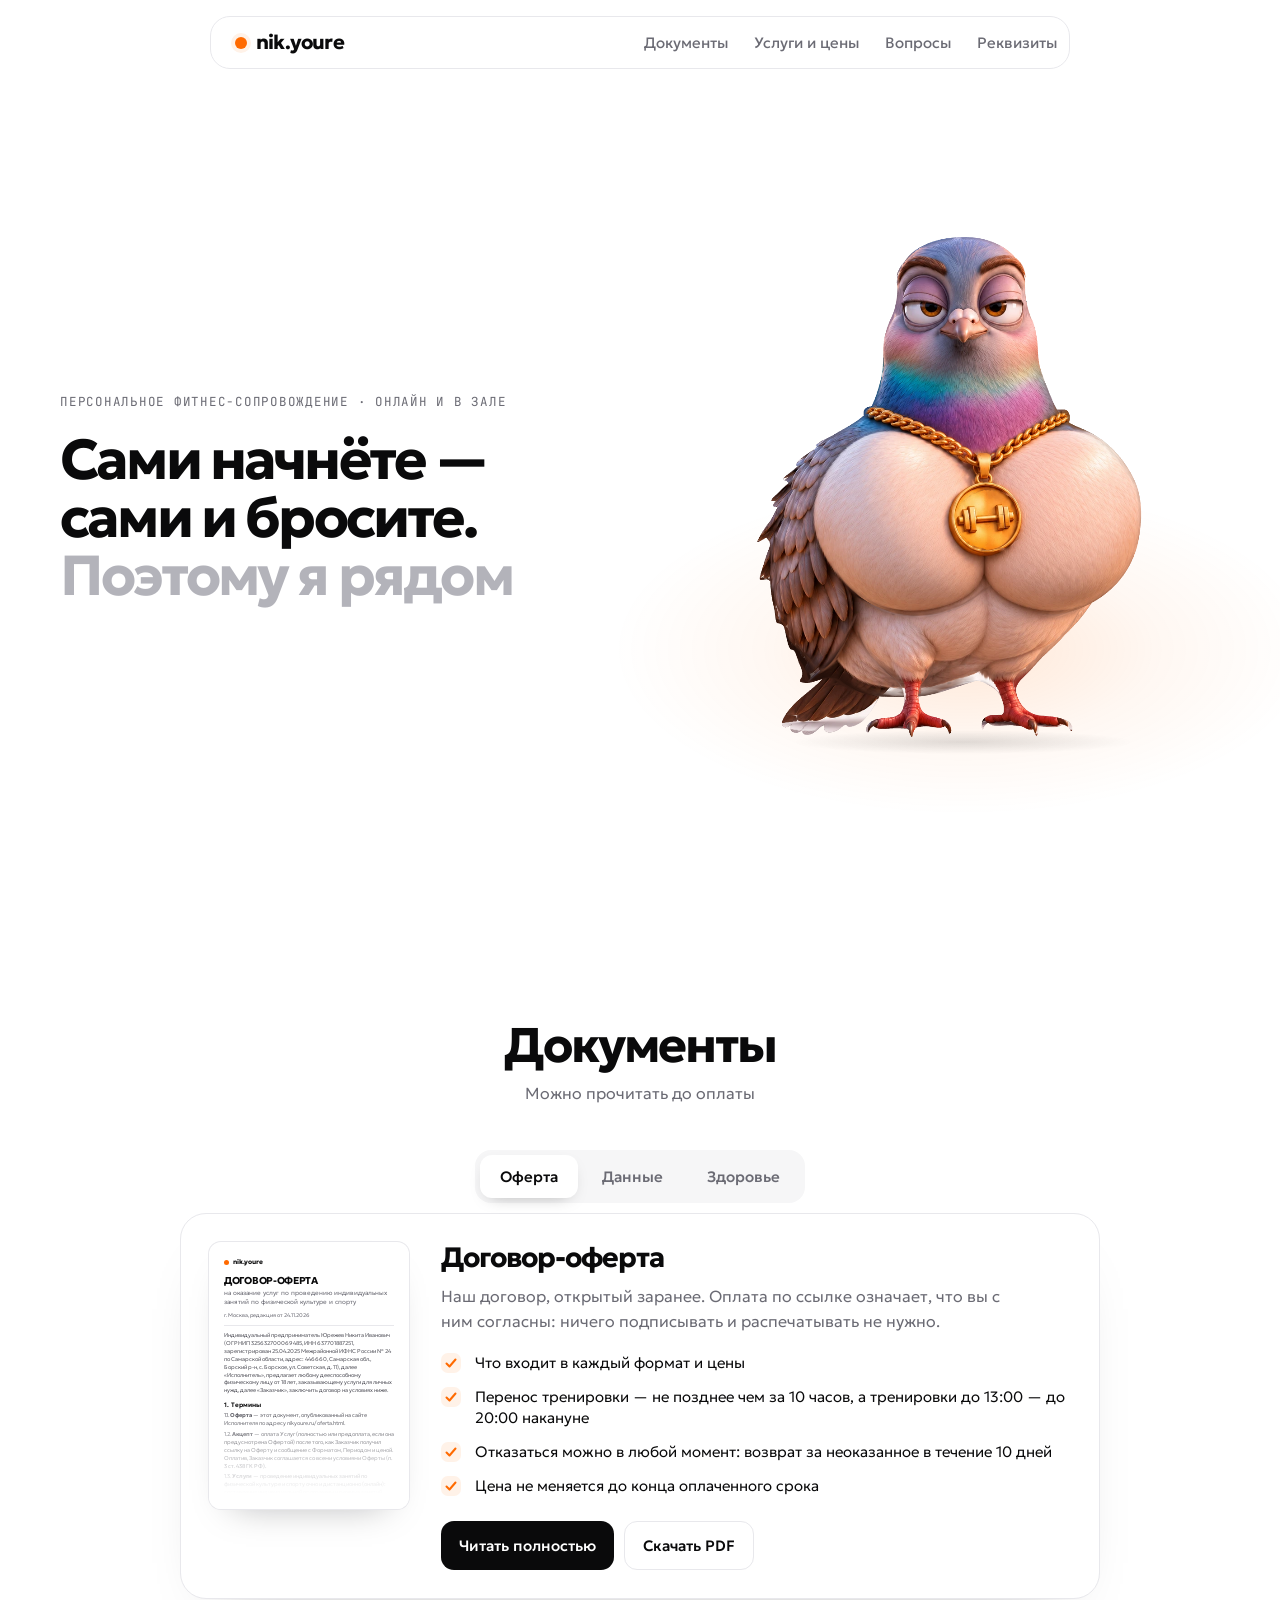
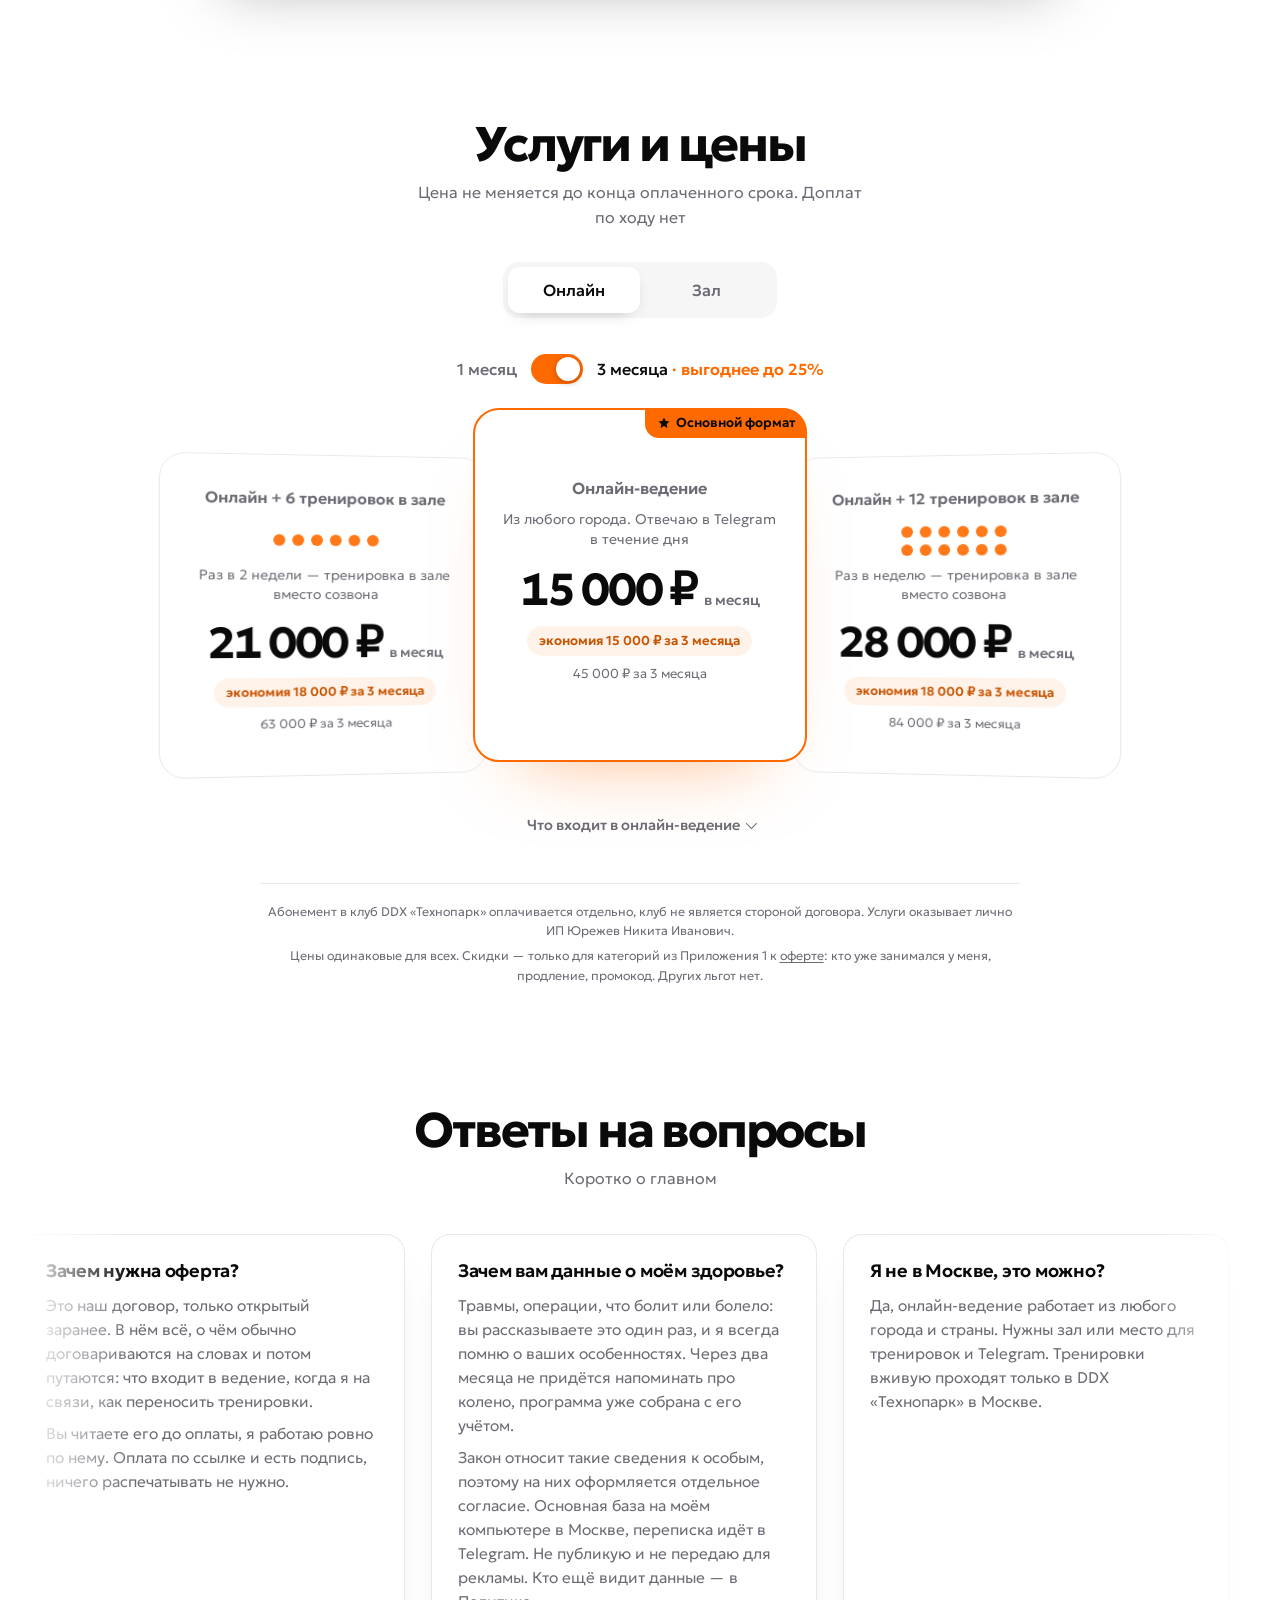
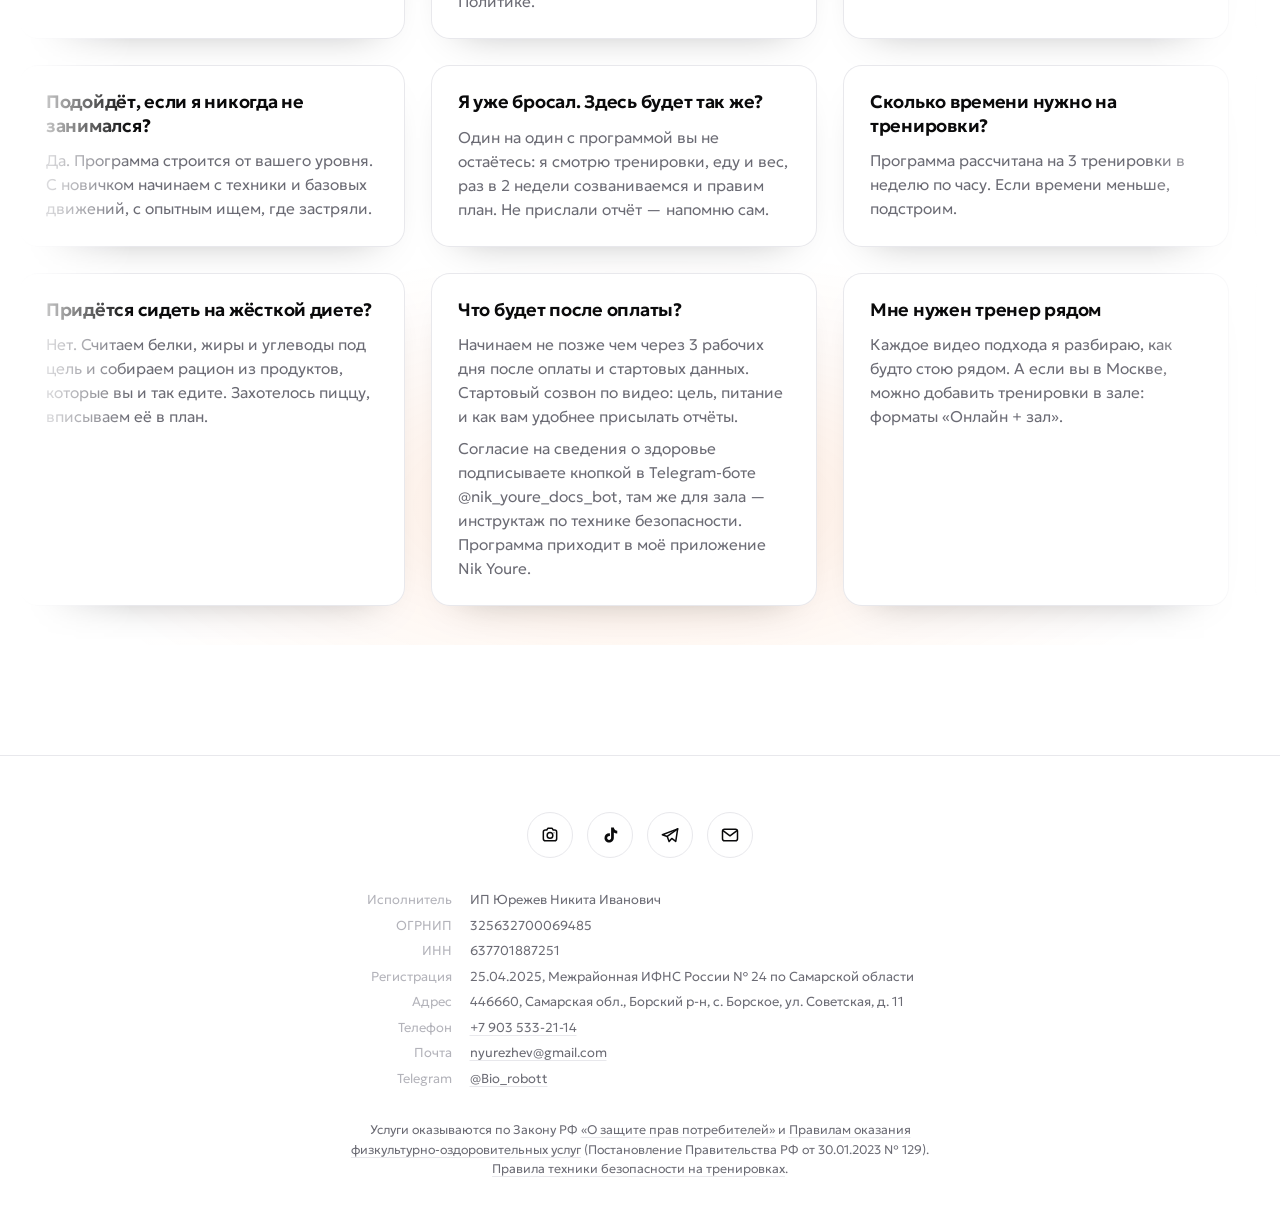
==== commit 3f928325: "Оферта 5.3 и политика 4.1: оплата частями через Сплит (ООО «ФПТ»)" ====
--- a/index.html
+++ b/index.html
@@ -250,22 +250,6 @@
 @media (max-width:640px){.plans .plan{padding-left:18px;padding-right:18px}.plans .save-b{white-space:nowrap}}
 @media (max-width:370px){.plans .save-b{font-size:12px;padding:5px 10px}}
 
-/* оплата частями (24.11): официальные логотипы Сплит (split.yandex.ru) и Долями (пакет brand.tbank.ru), файлы локально в pay/.
-   Логотипы не перекрашиваем и не растягиваем, вокруг — поле не меньше высоты знака; Долями — чёрный на светлом фоне */
-.parts{display:flex;align-items:center;justify-content:center;gap:18px;width:max-content;max-width:100%;margin:34px auto 0;
-  padding:12px 14px 12px 24px;border-radius:999px;background:var(--panel)}
-.parts p{font-size:14.5px;line-height:1.35;color:var(--muted);text-align:left}
-.parts p b{display:block;font-weight:600;color:var(--ink);font-size:15px}
-.parts .lg{display:flex;align-items:center;gap:0;background:#fff;border-radius:999px;padding:0 6px}
-.parts .lg img{display:block;width:auto}
-.parts .lg .sp{height:21px;margin:12px 16px}
-.parts .lg .dl{height:27px;margin:9px 12px}
-.parts .lg i{width:1px;height:22px;background:var(--line)}
-@media (max-width:640px){
-  .parts{flex-direction:column;gap:12px;border-radius:24px;padding:16px 16px 14px;width:100%}
-  .parts p{text-align:center}
-}
-
 /* оплата и возврат */
 .terms{display:grid;grid-template-columns:minmax(0,1fr) minmax(0,1fr);gap:16px;margin-top:48px}
 .term{background:var(--panel);border-radius:24px;padding:30px}
@@ -537,10 +521,6 @@
           <p class="bill" data-m1="оплата за месяц" data-m3="84 000 ₽ за 3 месяца">84 000 ₽ за 3 месяца</p>
         </article>
       </div>
-      <div class="parts">
-        <p><b>Можно оплатить частями</b>4 платежа раз в 2 недели, без переплат</p>
-        <div class="lg"><img class="sp" src="pay/split.svg" alt="Сплит" width="85" height="21"><i></i><img class="dl" src="pay/dolyame.svg" alt="Долями" width="142" height="27"></div>
-      </div>
       <details class="incd">
         <summary>Что входит в онлайн-ведение</summary>
         <ul class="inc" aria-label="В онлайн-ведение входит">
@@ -590,10 +570,6 @@
           <p class="bill">30 000 ₽ за пакет · экономия 6 000 ₽</p>
         </article>
       </div>
-      <div class="parts">
-        <p><b>Можно оплатить частями</b>4 платежа раз в 2 недели, без переплат</p>
-        <div class="lg"><img class="sp" src="pay/split.svg" alt="Сплит" width="85" height="21"><i></i><img class="dl" src="pay/dolyame.svg" alt="Долями" width="142" height="27"></div>
-      </div>
       <details class="incd">
         <summary>Что входит в каждую тренировку</summary>
         <ul class="inc" aria-label="В каждую тренировку входит">
@@ -606,7 +582,8 @@
     </div>
 
     <div class="fineprint">
-      <p>Абонемент в клуб DDX «Технопарк» оплачивается отдельно. Услуги оказывает лично ИП Юрежев Никита Иванович.</p>
+      <p>Абонемент в клуб DDX «Технопарк» оплачивается отдельно, клуб не является стороной договора. Услуги оказывает лично ИП Юрежев Никита Иванович.</p>
+      <p>Цены одинаковые для всех. Скидки — только для категорий из Приложения 1 к <a href="oferta.html">оферте</a>: кто уже занимался у меня, продление, промокод. Других льгот нет.</p>
     </div>
   </div>
 </section>
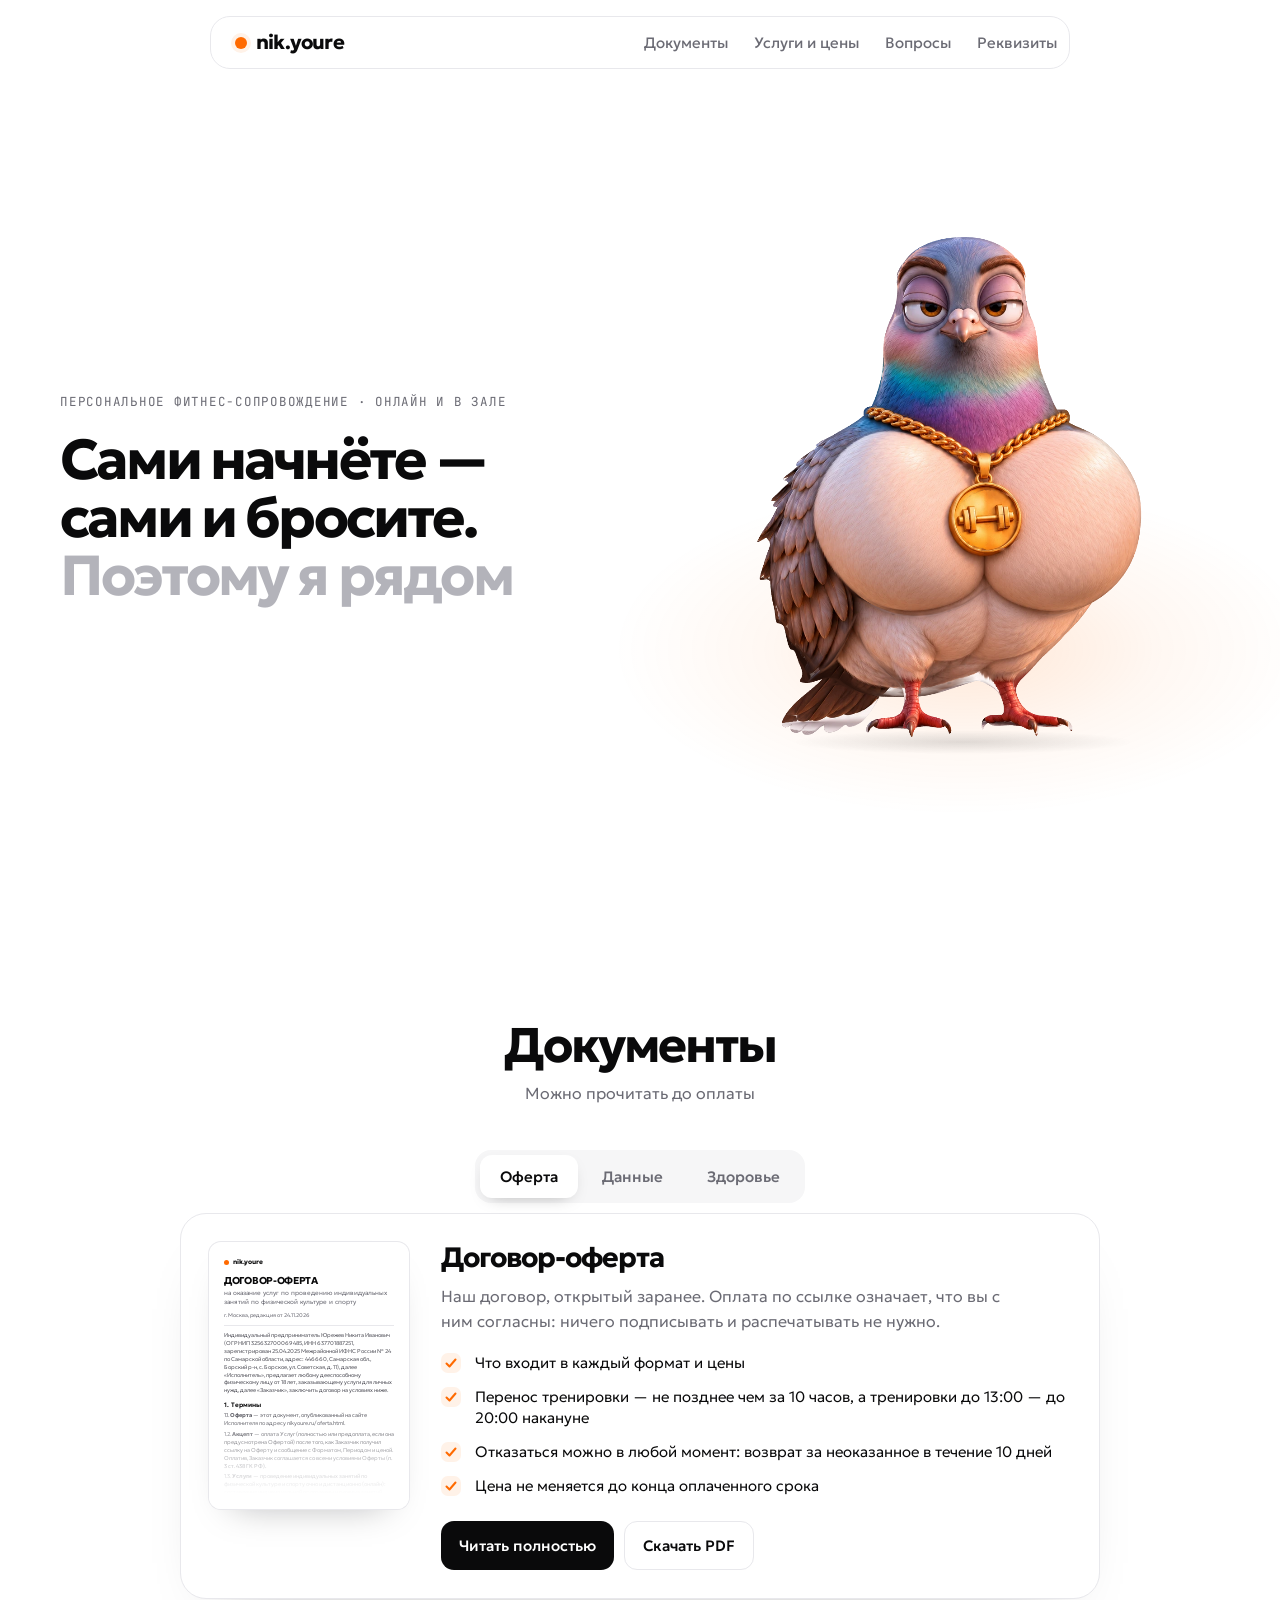
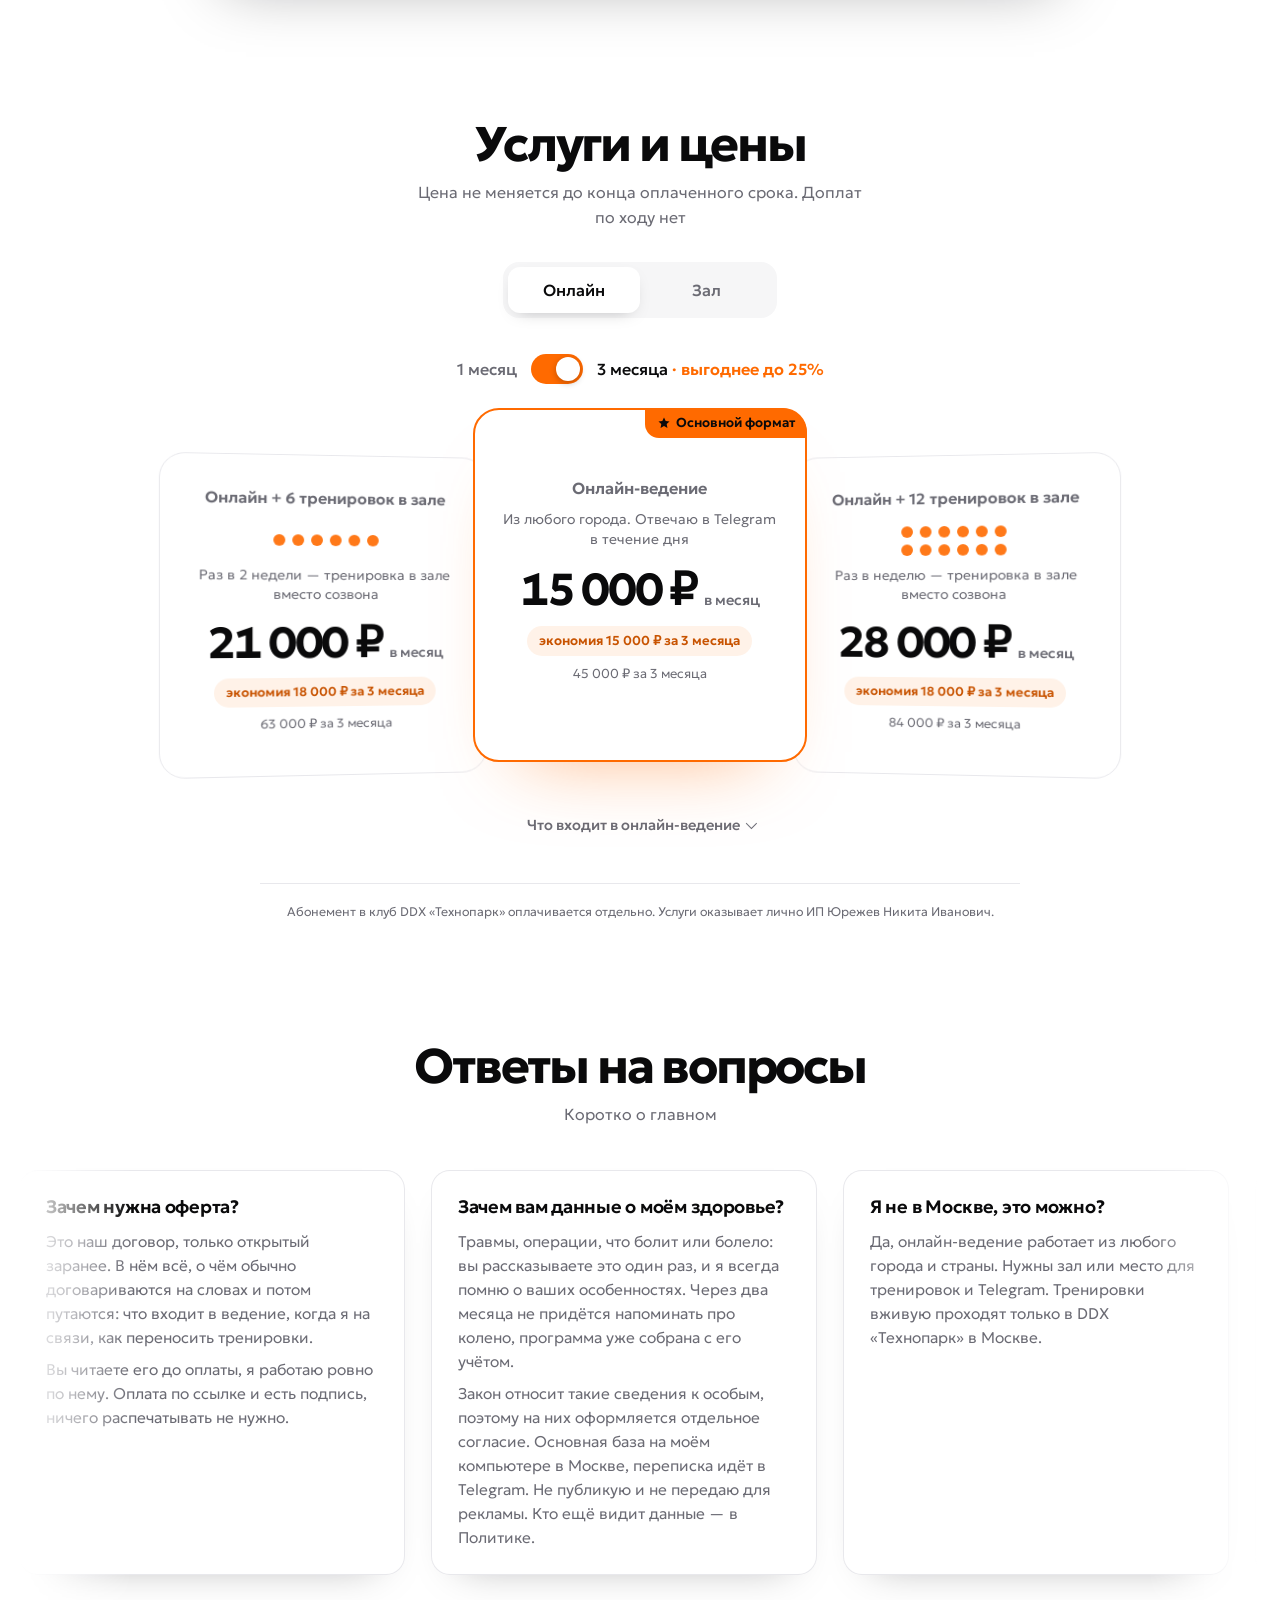
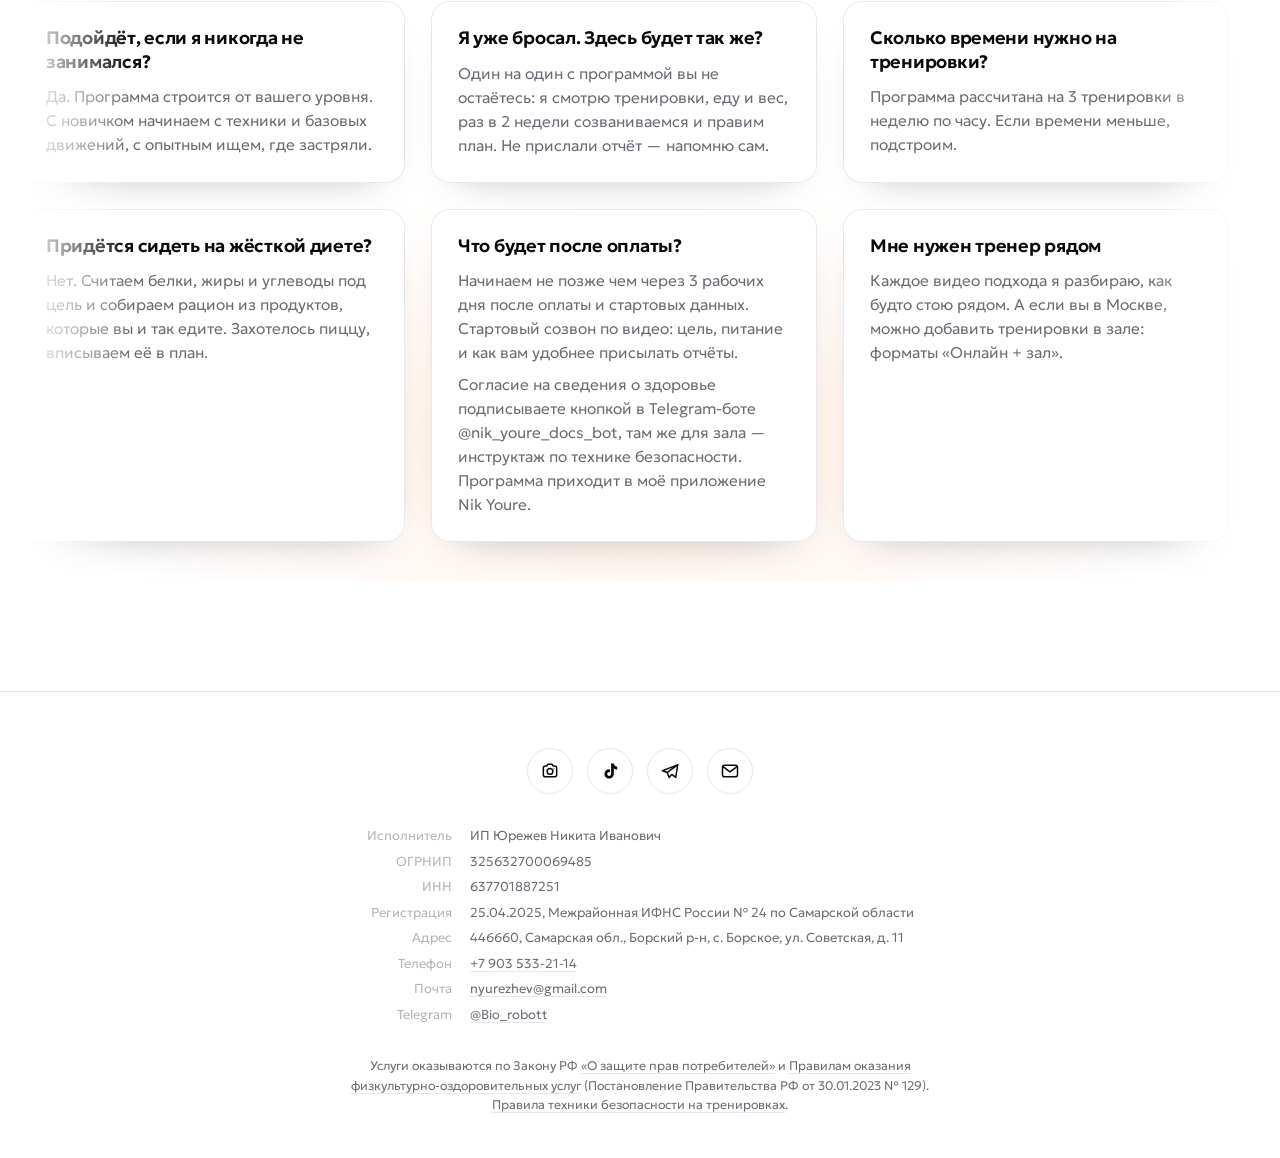
==== commit 2d5f583e: "Под ценами — только строка про абонемент DDX и ИП" ====
--- a/index.html
+++ b/index.html
@@ -582,8 +582,7 @@
     </div>
 
     <div class="fineprint">
-      <p>Абонемент в клуб DDX «Технопарк» оплачивается отдельно, клуб не является стороной договора. Услуги оказывает лично ИП Юрежев Никита Иванович.</p>
-      <p>Цены одинаковые для всех. Скидки — только для категорий из Приложения 1 к <a href="oferta.html">оферте</a>: кто уже занимался у меня, продление, промокод. Других льгот нет.</p>
+      <p>Абонемент в клуб DDX «Технопарк» оплачивается отдельно. Услуги оказывает лично ИП Юрежев Никита Иванович.</p>
     </div>
   </div>
 </section>
